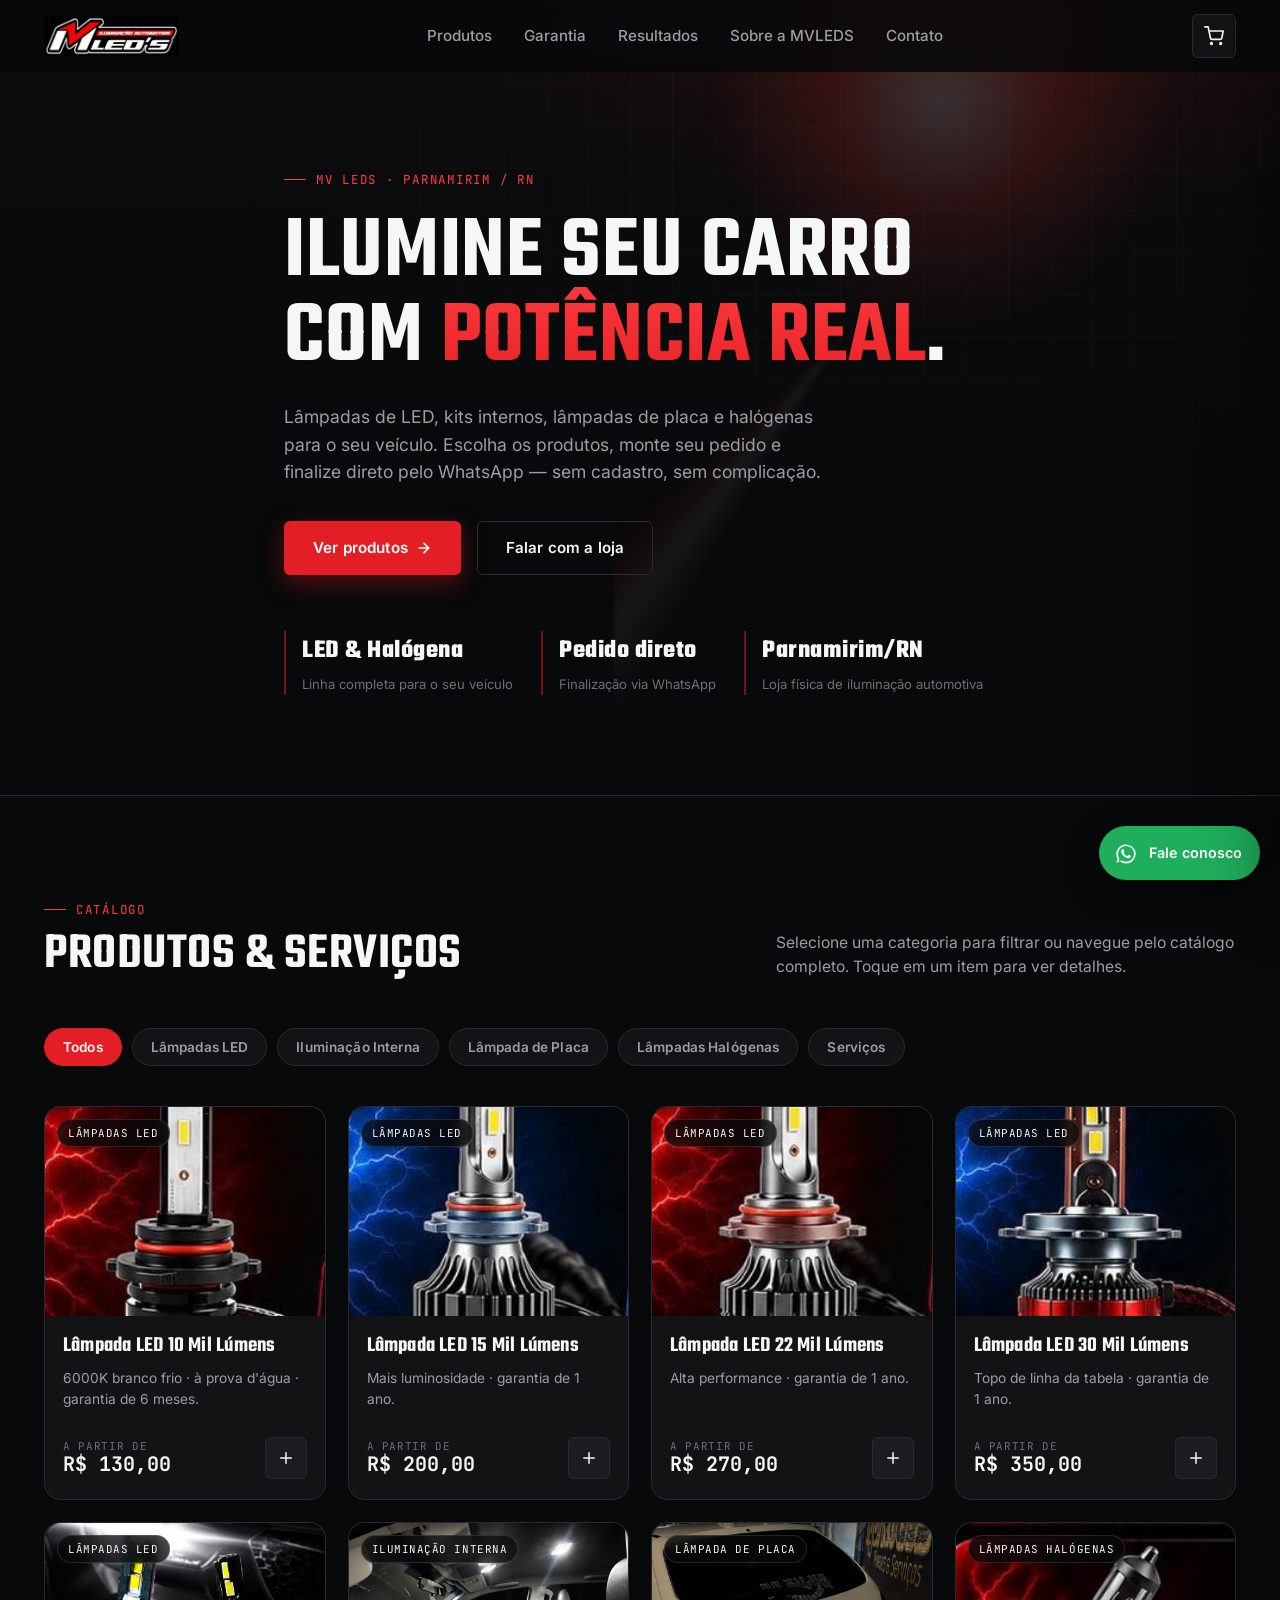
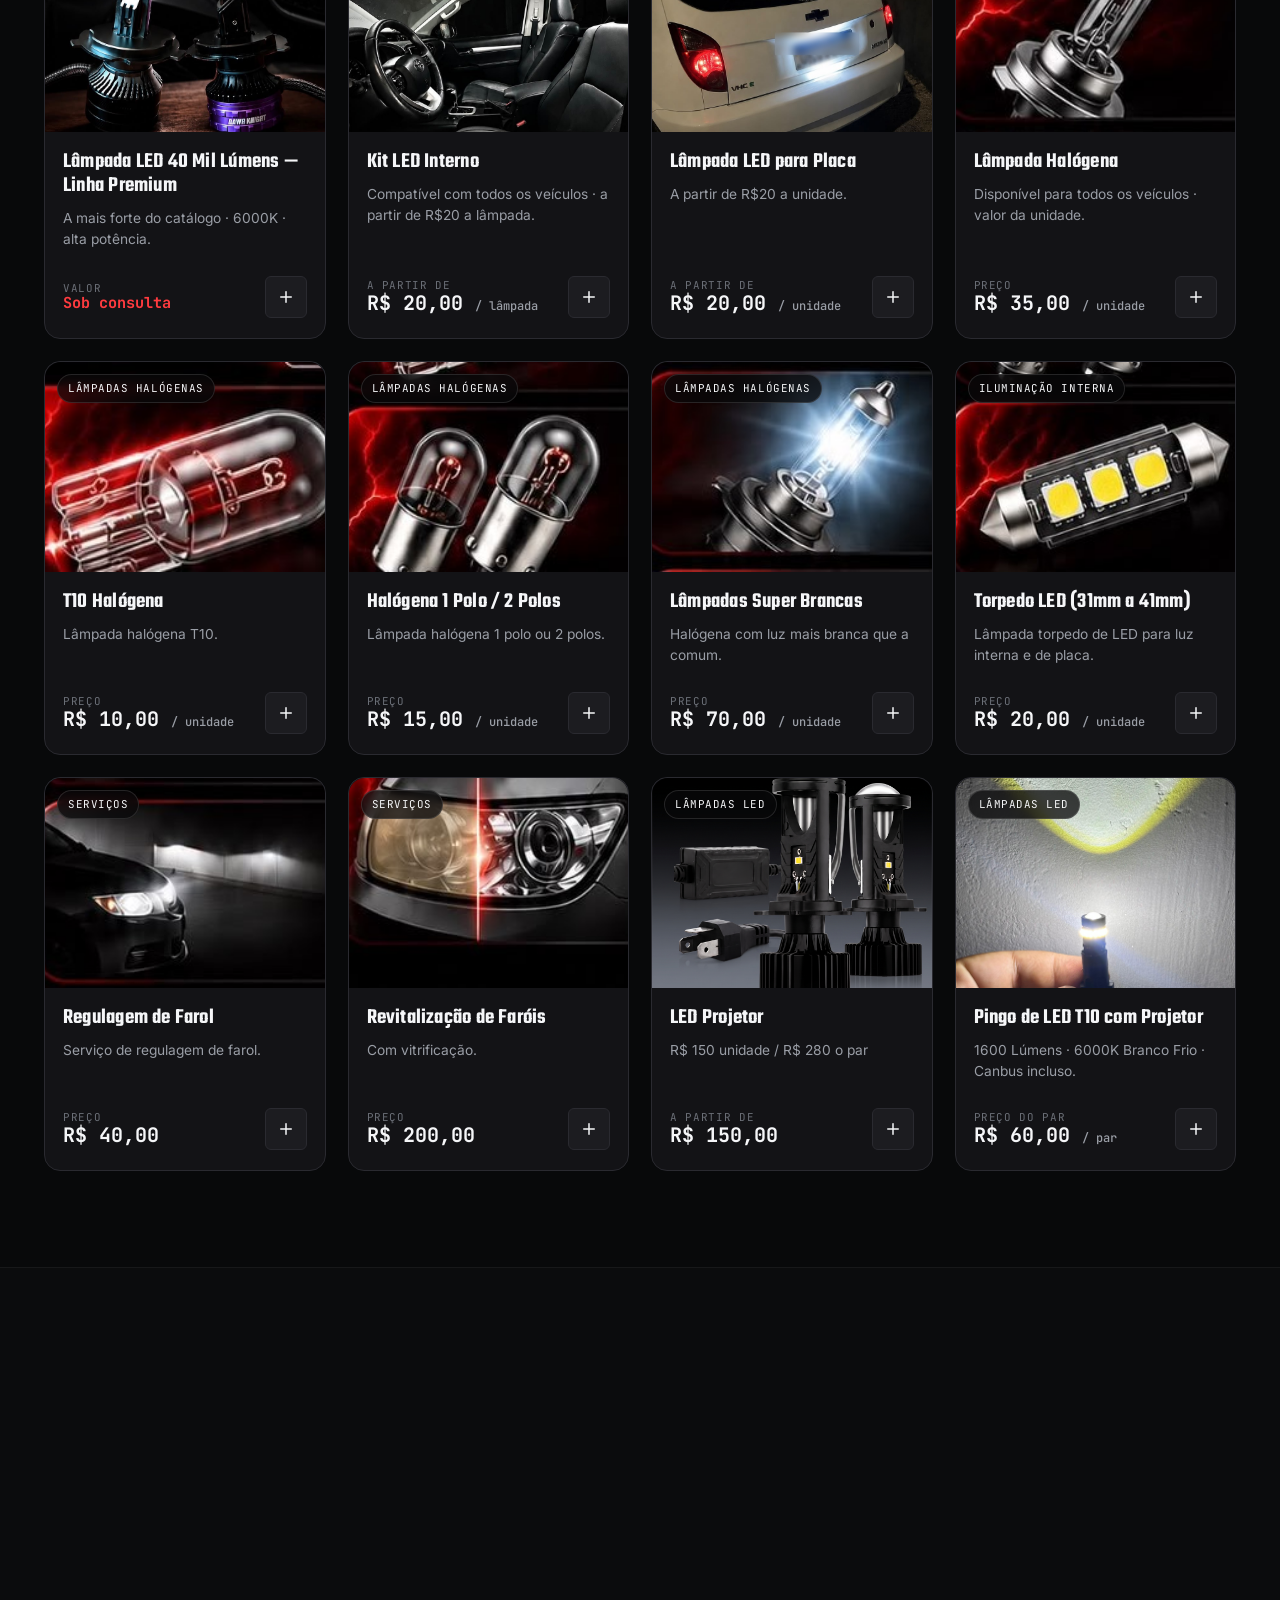
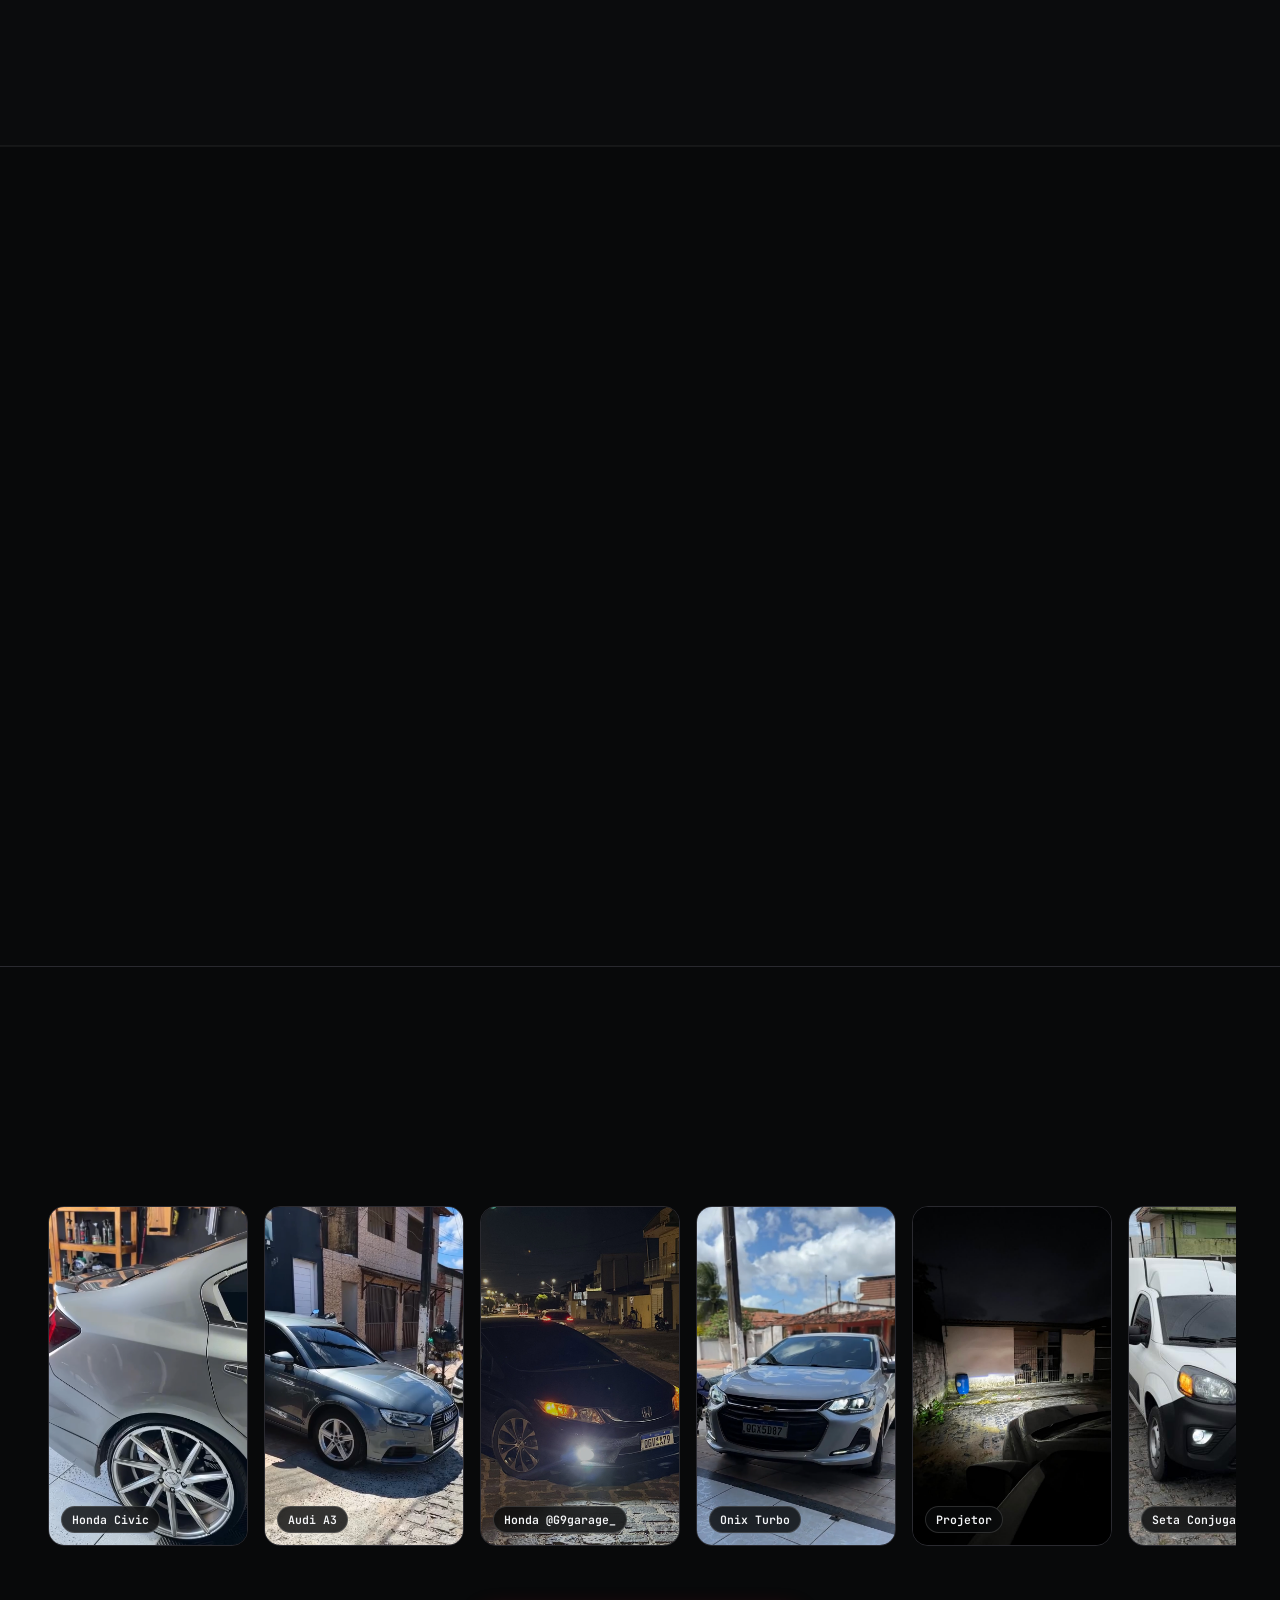
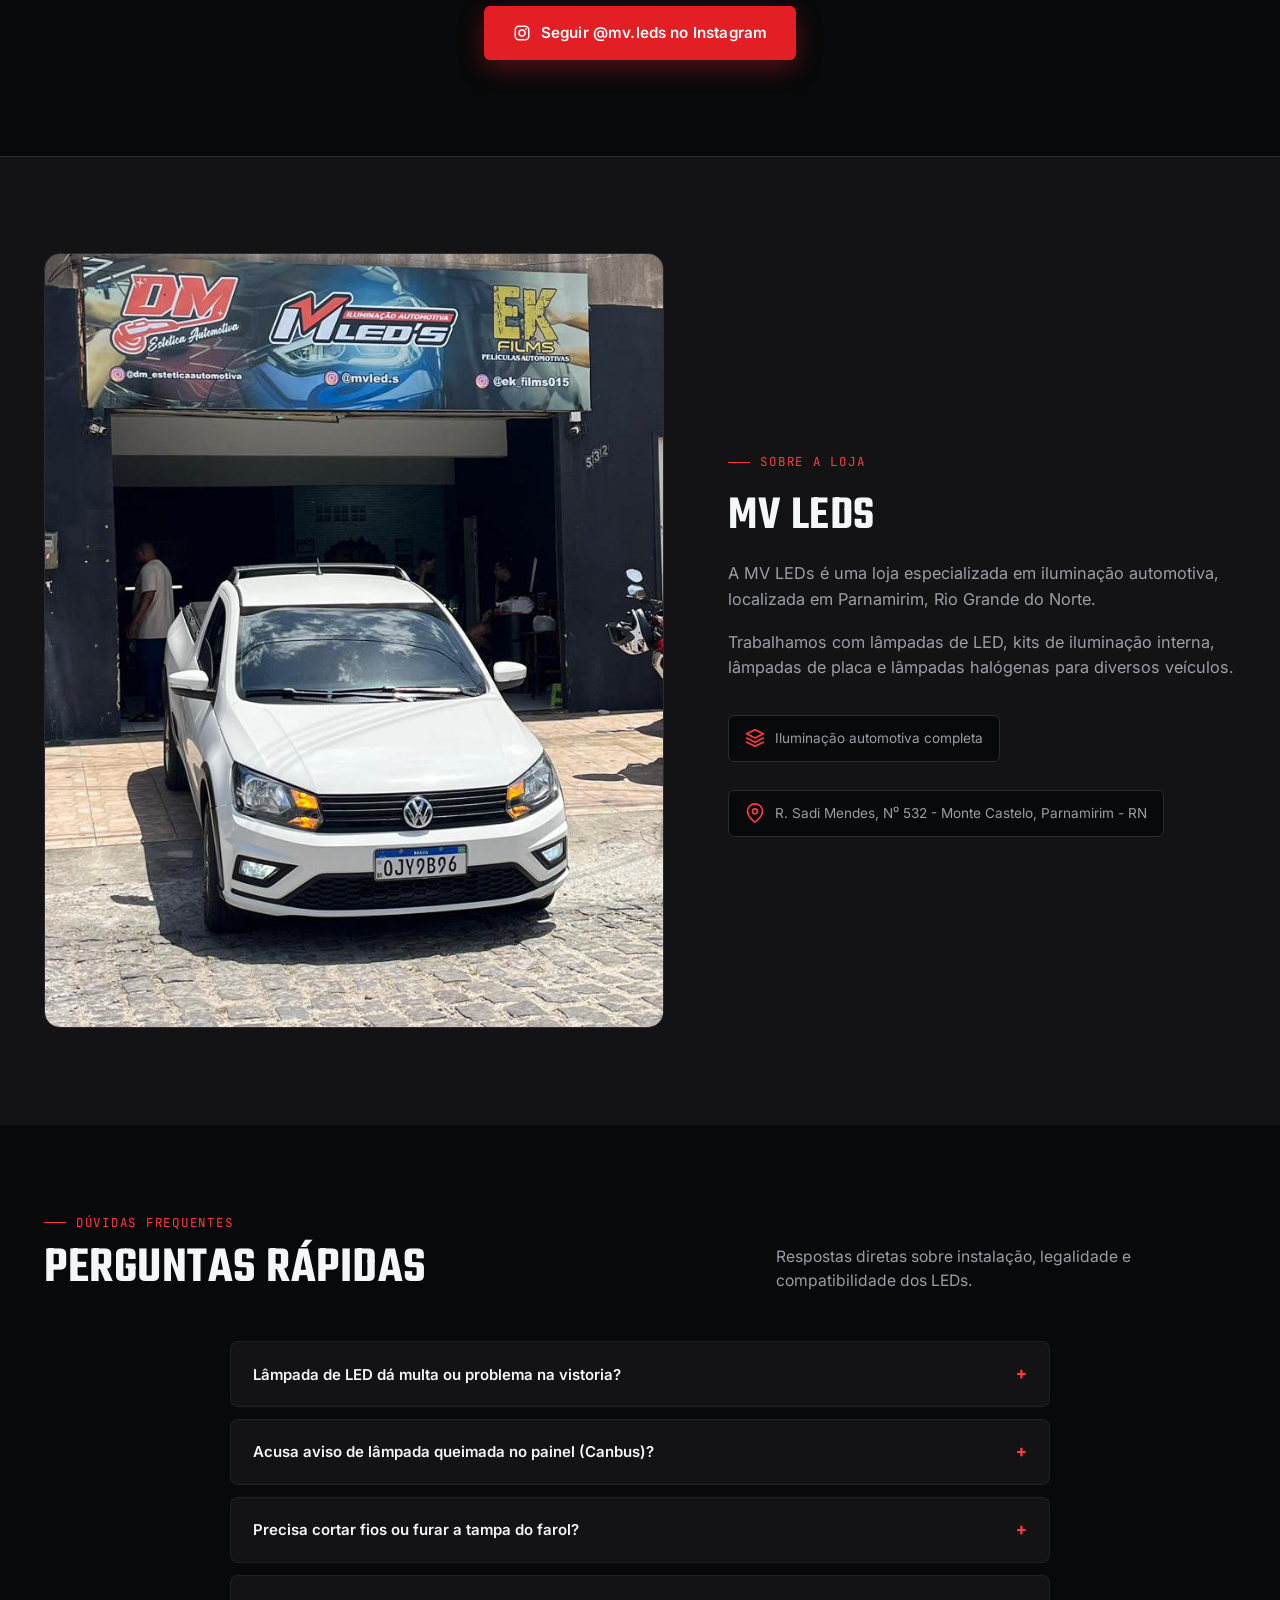
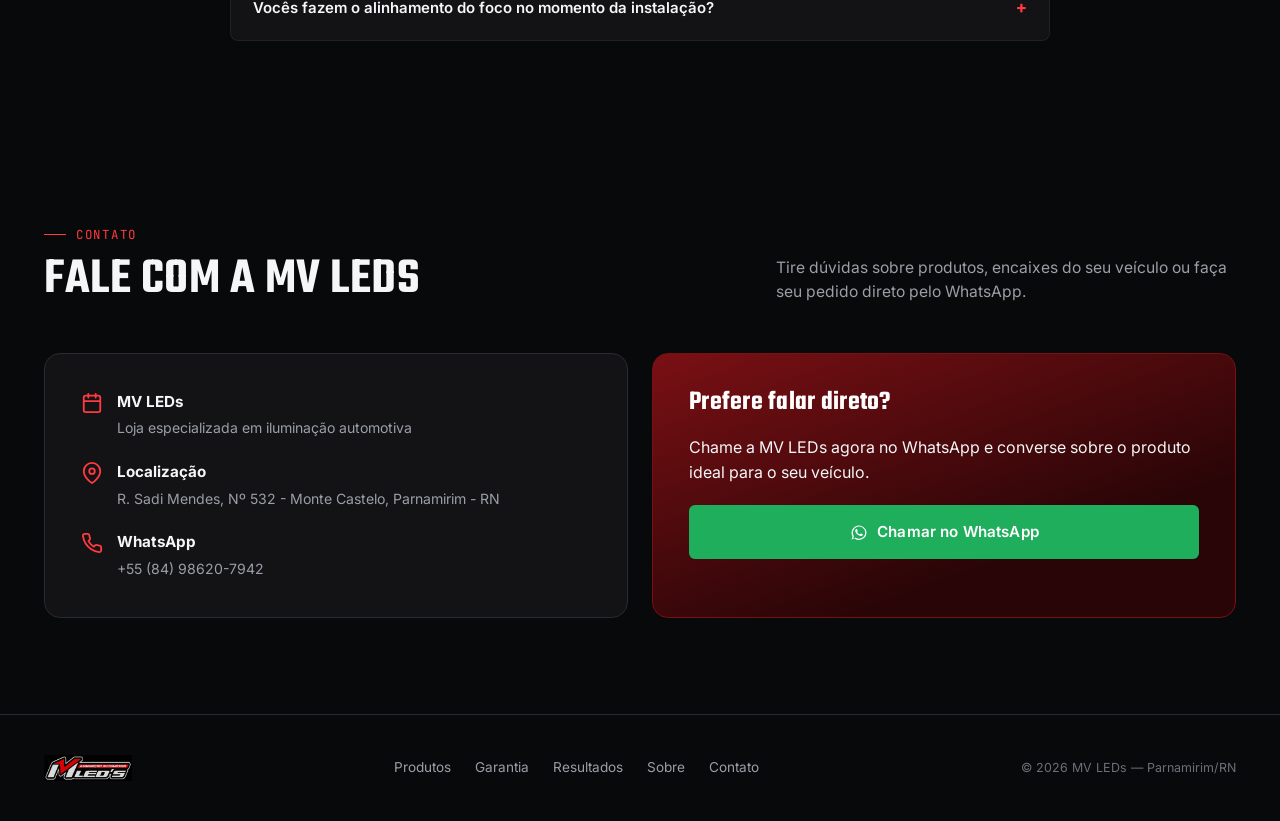
==== index.html @ 4ff82bac "Refina UI/UX e conversão: microinterações, carrinho e seções especiais - Hero com entrada escalonada" ====
<!DOCTYPE html>
<html lang="pt-BR">
<head>
<meta charset="UTF-8" />
<meta name="viewport" content="width=device-width, initial-scale=1.0" />
<title>MV LEDs — Iluminação Automotiva em Parnamirim/RN</title>
<meta name="description" content="MV LEDs: loja de iluminação automotiva em Parnamirim, Rio Grande do Norte. Lâmpadas de LED, kits internos, lâmpadas de placa e halógenas. Monte seu pedido online e finalize pelo WhatsApp." />
<meta name="theme-color" content="#08090a" />

<!-- Open Graph -->
<meta property="og:title" content="MV LEDs — Iluminação Automotiva" />
<meta property="og:description" content="Lâmpadas de LED, kits internos e halógenas em Parnamirim/RN. Monte seu pedido e finalize pelo WhatsApp." />
<meta property="og:type" content="website" />

<link rel="icon" type="image/jpeg" href="assets/images/logo-cropped.jpeg" />

<link rel="preconnect" href="https://fonts.googleapis.com" />
<link rel="preconnect" href="https://fonts.gstatic.com" crossorigin />
<link href="https://fonts.googleapis.com/css2?family=Teko:wght@400;500;600;700&family=Inter:wght@400;500;600;700;800&family=JetBrains+Mono:wght@400;500;700&display=swap" rel="stylesheet" />

<link rel="stylesheet" href="css/styles.css" />
</head>
<body>

<!-- Header -->
<header class="site-header" id="siteHeader">
  <div class="container">
    <a href="#top" class="brand" aria-label="MV LEDs — página inicial">
      <img src="assets/images/logo-cropped.jpeg" alt="Logo MV LEDs — Iluminação Automotiva" />
    </a>

    <nav class="main-nav" id="mainNav">
      <a href="#produtos">Produtos</a>
      <a href="#garantia">Garantia</a>
      <a href="#resultados">Resultados</a>
      <a href="#sobre">Sobre a MVLEDS</a>
      <a href="#contato">Contato</a>
    </nav>

    <div class="header-actions">
      <button class="nav-toggle" id="navToggle" aria-label="Abrir menu" aria-expanded="false">
        <svg viewBox="0 0 24 24" fill="none" stroke="currentColor" stroke-width="2" stroke-linecap="round"><line x1="3" y1="6" x2="21" y2="6"/><line x1="3" y1="12" x2="21" y2="12"/><line x1="3" y1="18" x2="21" y2="18"/></svg>
      </button>
      <button class="cart-btn" id="cartToggle" aria-label="Abrir carrinho" aria-controls="cartDrawer" aria-expanded="false">
        <svg viewBox="0 0 24 24" fill="none" stroke="currentColor" stroke-width="2" stroke-linecap="round" stroke-linejoin="round"><circle cx="9" cy="21" r="1"/><circle cx="20" cy="21" r="1"/><path d="M1 1h4l2.68 13.39a2 2 0 0 0 2 1.61h9.72a2 2 0 0 0 2-1.61L23 6H6"/></svg>
        <span class="cart-count" id="cartCount" data-empty="true">0</span>
      </button>
    </div>
  </div>
</header>

<main id="top">

  <!-- Hero -->
  <section class="hero">
    <div class="hero-beam" aria-hidden="true"></div>
    <div class="hero-glare" aria-hidden="true"></div>
    <div class="container hero-content">
      <span class="eyebrow">MV LEDs · Parnamirim / RN</span>
      <h1>Ilumine seu carro<br/>com <em>potência real</em>.</h1>
      <p class="lead">
        Lâmpadas de LED, kits internos, lâmpadas de placa e halógenas para o
        seu veículo. Escolha os produtos, monte seu pedido e finalize
        direto pelo WhatsApp — sem cadastro, sem complicação.
      </p>
      <div class="hero-ctas">
        <a href="#produtos" class="btn btn-primary">
          Ver produtos
          <svg width="16" height="16" viewBox="0 0 24 24" fill="none" stroke="currentColor" stroke-width="2.5" stroke-linecap="round" stroke-linejoin="round"><line x1="5" y1="12" x2="19" y2="12"/><polyline points="12 5 19 12 12 19"/></svg>
        </a>
        <a href="#contato" class="btn btn-outline">Falar com a loja</a>
      </div>

      <div class="hero-meta">
        <div class="hero-meta-item">
          <strong>LED &amp; Halógena</strong>
          <span>Linha completa para o seu veículo</span>
        </div>
        <div class="hero-meta-item">
          <strong>Pedido direto</strong>
          <span>Finalização via WhatsApp</span>
        </div>
        <div class="hero-meta-item">
          <strong>Parnamirim/RN</strong>
          <span>Loja física de iluminação automotiva</span>
        </div>
      </div>
    </div>
  </section>

  <!-- Produtos & Serviços -->
  <section id="produtos">
    <div class="container">
      <div class="section-head" data-reveal>
        <div>
          <span class="eyebrow">Catálogo</span>
          <h2>Produtos &amp; Serviços</h2>
        </div>
        <p>Selecione uma categoria para filtrar ou navegue pelo catálogo completo. Toque em um item para ver detalhes.</p>
      </div>

      <div class="filters" id="filters" role="group" aria-label="Filtrar por categoria"></div>
      <div class="product-grid" id="productGrid"></div>
    </div>
  </section>

  <!-- Garantia & Confiança -->
  <section class="warranty-section" id="garantia">
    <div class="warranty-container">
      <div class="warranty-badge" data-reveal>
        <svg viewBox="0 0 24 24" fill="none" stroke="currentColor" stroke-width="2" stroke-linecap="round" stroke-linejoin="round">
          <path d="M12 22s8-4 8-10V5l-8-3-8 3v7c0 6 8 10 8 10z"/>
          <path d="m9 12 2 2 4-4"/>
        </svg>
        <span>COMPROMISSO MVLEDS</span>
      </div>

      <h2 class="warranty-title" data-reveal>GARANTIA SEM <span>ENROLAÇÃO</span></h2>
      <p class="warranty-subtitle" data-reveal>Diferente de compras na internet, aqui você não espera semanas por correios nem lida com fabricantes distantes.</p>

      <div class="warranty-grid" data-reveal-stagger>
        <div class="warranty-card" data-reveal data-tilt>
          <span class="warranty-light" aria-hidden="true"></span>
          <span class="card-tag">AGILIDADE</span>
          <h3>Troca Imediata</h3>
          <p>Apresentou qualquer defeito de fabricação coberto pela garantia? Realizamos o teste e a substituição na hora direto na loja.</p>
        </div>

        <div class="warranty-card highlight" data-reveal data-tilt>
          <span class="warranty-light" aria-hidden="true"></span>
          <span class="card-tag">SEGURANÇA</span>
          <h3>Até 1 Ano de Cobertura</h3>
          <p>Produtos selecionados contam com até 12 meses de garantia total contra queima de chips ou falhas no cooler/driver.</p>
        </div>

        <div class="warranty-card" data-reveal data-tilt>
          <span class="warranty-light" aria-hidden="true"></span>
          <span class="card-tag">PRESENCIAL</span>
          <h3>Suporte Local Parnamirim/RN</h3>
          <p>Atendimento físico presencial para conferência, alinhamento de soquetes e teste imediato na bancada.</p>
        </div>
      </div>
    </div>
  </section>

  <!-- Simulador Kelvin -->
  <section class="kelvin-section" id="temperatura">
    <div class="container">
      <div class="section-head" data-reveal>
        <div>
          <span class="eyebrow">Guia Visual</span>
          <h2>Temperatura de Cor</h2>
        </div>
        <p>Veja na prática a tonalidade do feixe e escolha a opção ideal para a sua necessidade na pista.</p>
      </div>

      <div class="kelvin-box" data-reveal>
        <div class="kelvin-display" id="kelvinDisplay" data-k="6000">
          <div class="kelvin-road" aria-hidden="true"></div>
          <div class="kelvin-beams" id="kelvinBeams" aria-hidden="true">
            <div class="kelvin-beam" data-k="3000"></div>
            <div class="kelvin-beam" data-k="4300"></div>
            <div class="kelvin-beam is-active" data-k="6000"></div>
            <div class="kelvin-sweep" id="kelvinSweep"></div>
          </div>
          <svg class="kelvin-cutoff" viewBox="0 0 100 100" preserveAspectRatio="none" aria-hidden="true">
            <polyline points="0,52 48,52 60,32 100,32" />
          </svg>
          <div class="kelvin-hud">
            <span class="hud-label">PROJEÇÃO DO FEIXE</span>
            <span class="hud-value" id="hudValue">6000K · BRANCO PURO</span>
          </div>
          <div class="kelvin-hud kelvin-hud--right" aria-hidden="true">
            <span class="hud-label">LINHA DE CORTE</span>
            <span class="hud-value">ASSIMÉTRICA</span>
          </div>
        </div>

        <div class="kelvin-controls">
          <div class="kelvin-buttons" role="group" aria-label="Selecione a temperatura de cor">
            <span class="kelvin-indicator" aria-hidden="true"></span>
            <button type="button" class="k-btn" data-kelvin="3000" aria-pressed="false">3000K</button>
            <button type="button" class="k-btn" data-kelvin="4300" aria-pressed="false">4300K</button>
            <button type="button" class="k-btn active" data-kelvin="6000" aria-pressed="true">6000K</button>
          </div>

          <div class="kelvin-info" id="kelvinInfo" aria-live="polite">
            <h3 id="infoTitle">6000K — Branco Puro (Super Branca)</h3>
            <p id="infoDesc">É a escolha mais popular e moderna. Oferece visual esportivo de alta definição, realçando placas reflexivas e faixas de trânsito em vias pavimentadas sem esforço visual.</p>
            <ul class="info-specs" id="infoSpecs">
              <li><strong>Aplicação recomendada:</strong> Uso urbano, rodovias e estética moderna.</li>
              <li><strong>Contraste:</strong> Alto realce de placas e sinalização.</li>
            </ul>
          </div>
        </div>
      </div>
    </div>
  </section>

  <!-- Resultados Instagram -->
  <section id="resultados" class="section-stories">
    <div class="container">
      <div class="section-head" data-reveal>
        <div>
          <span class="eyebrow">Galeria de Resultados</span>
          <h2>Serviços Realizados</h2>
        </div>
        <p>Confira o resultado dos carros finalizados.</p>
      </div>

      <div class="stories-carousel-wrapper">
        <div class="stories-track" data-reveal-stagger>
          <a href="https://www.instagram.com/p/Dbq4WU6T8gR/" target="_blank" rel="noopener" class="story-card" data-reveal>
            <img src="assets/images/story-honda.png" alt="Revitalização de Faróis MV LEDs">
            <span class="story-tag">Honda Civic</span>
          </a>

          <a href="https://www.instagram.com/p/Dbbjjt1TWk9/" target="_blank" rel="noopener" class="story-card" data-reveal>
            <img src="assets/images/story-audi.png" alt="Regulagem de Farol MV LEDs">
            <span class="story-tag">Audi A3</span>
          </a>

          <a href="https://www.instagram.com/p/Dcun08pjS5S/?img_index=1" target="_blank" rel="noopener" class="story-card" data-reveal>
            <img src="assets/images/story-g9garage.png" alt="Instalação de LED Forte">
            <span class="story-tag">Honda @G9garage_</span>
          </a>

          <a href="https://www.instagram.com/p/Db3Rga1T9WT/" target="_blank" rel="noopener" class="story-card" data-reveal>
            <img src="assets/images/story-onix.png" alt="MV LEDs Parnamirim">
            <span class="story-tag">Onix Turbo</span>
          </a>

          <a href="https://www.instagram.com/mv.leds/" target="_blank" rel="noopener" class="story-card" data-reveal>
            <img src="assets/images/LED-PROJETOR.jpeg" alt="MV LEDs Parnamirim">
            <span class="story-tag">Projetor</span>
          </a>
          
          <a href="https://www.instagram.com/mv.leds/" target="_blank" rel="noopener" class="story-card" data-reveal>
            <img src="assets/images/seta-conjugada.png" alt="MV LEDs Parnamirim">
            <span class="story-tag">Seta Conjugada</span>
          </a>
        </div>
      </div>

      <div class="stories-footer">
        <a href="https://www.instagram.com/mv.leds/" target="_blank" rel="noopener" class="btn btn-primary btn-insta-follow">
          <svg viewBox="0 0 24 24" width="18" height="18" fill="currentColor"><path d="M7.8 2h8.4C19.4 2 22 4.6 22 7.8v8.4a5.8 5.8 0 0 1-5.8 5.8H7.8C4.6 22 2 19.4 2 16.2V7.8A5.8 5.8 0 0 1 7.8 2m-.2 2A3.6 3.6 0 0 0 4 7.6v8.8C4 18.39 5.61 20 7.6 20h8.8a3.6 3.6 0 0 0 3.6-3.6V7.6C20 5.61 18.39 4 16.4 4H7.6m9.65 1.5a1.25 1.25 0 0 1 1.25 1.25A1.25 1.25 0 0 1 17.25 8 1.25 1.25 0 0 1 16 6.75a1.25 1.25 0 0 1 1.25-1.25M12 7a5 5 0 0 1 5 5 5 5 0 0 1-5 5 5 5 0 0 1-5-5 5 5 0 0 1 5-5m0 2a3 3 0 0 0-3 3 3 3 0 0 0 3 3 3 3 0 0 0 3-3 3 3 0 0 0-3-3Z"/></svg>
          Seguir @mv.leds no Instagram
        </a>
      </div>
    </div>
  </section>

  <!-- Sobre -->
  <section class="about" id="sobre">
    <div class="container about-grid">
      <div class="about-media" data-reveal>
        <img src="assets/images/fachada-loja.jpeg" alt="Lâmpadas de LED MV LEDs em destaque, iluminando o farol de um veículo" />
      </div>
      <div class="about-copy" data-reveal>
        <span class="eyebrow">Sobre a loja</span>
        <h2>MV LEDs</h2>
        <p>
          A MV LEDs é uma loja especializada em iluminação automotiva,
          localizada em Parnamirim, Rio Grande do Norte.
        </p>
        <p>
          Trabalhamos com lâmpadas de LED, kits de iluminação interna,
          lâmpadas de placa e lâmpadas halógenas para diversos veículos.
        </p>

        <div class="about-stats">
          <div class="about-stat">
            <svg viewBox="0 0 24 24" fill="none" stroke="currentColor" stroke-width="2" stroke-linecap="round" stroke-linejoin="round"><path d="M12 2L2 7l10 5 10-5-10-5z"/><path d="M2 17l10 5 10-5"/><path d="M2 12l10 5 10-5"/></svg>
            <span>Iluminação automotiva completa</span>
          </div>
          <div class="about-stat">
            <svg viewBox="0 0 24 24" fill="none" stroke="currentColor" stroke-width="2" stroke-linecap="round" stroke-linejoin="round"><path d="M21 10c0 7-9 13-9 13s-9-6-9-13a9 9 0 0 1 18 0z"/><circle cx="12" cy="10" r="3"/></svg>
            <span>R. Sadi Mendes, N⁰ 532 - Monte Castelo, Parnamirim - RN</span>
          </div>
        </div>
      </div>
    </div>
  </section>

  <!-- FAQ -->
  <section class="faq-section" id="faq">
    <div class="container">
      <div class="section-head" data-reveal>
        <div>
          <span class="eyebrow">Dúvidas Frequentes</span>
          <h2>Perguntas Rápidas</h2>
        </div>
        <p>Respostas diretas sobre instalação, legalidade e compatibilidade dos LEDs.</p>
      </div>

      <div class="faq-list" data-reveal-stagger>
        <details class="faq-item" data-reveal>
          <summary class="faq-question">
            <span>Lâmpada de LED dá multa ou problema na vistoria?</span>
            <span class="faq-toggle" aria-hidden="true">+</span>
          </summary>
          <div class="faq-answer">
            <div class="faq-answer-inner">
              <p>O ponto crítico da fiscalização é o ofuscamento e a linha de corte. Nossos kits possuem regulagem de foco precisa que replica o desenho do feixe original, iluminando a pista sem cegar motoristas no sentido oposto.</p>
            </div>
          </div>
        </details>

        <details class="faq-item" data-reveal>
          <summary class="faq-question">
            <span>Acusa aviso de lâmpada queimada no painel (Canbus)?</span>
            <span class="faq-toggle" aria-hidden="true">+</span>
          </summary>
          <div class="faq-answer">
            <div class="faq-answer-inner">
              <p>A maioria dos nossos modelos já conta com tecnologia Canbus/Canceller integrada. Para veículos de rede mais sensível (como modelos europeus ou mais novos), disponibilizamos canceladores externos dedicados para zerar qualquer aviso.</p>
            </div>
          </div>
        </details>

        <details class="faq-item" data-reveal>
          <summary class="faq-question">
            <span>Precisa cortar fios ou furar a tampa do farol?</span>
            <span class="faq-toggle" aria-hidden="true">+</span>
          </summary>
          <div class="faq-answer">
            <div class="faq-answer-inner">
              <p>Não. A instalação é plug and play com os encaixes originais (H4, H7, H11, etc.), mantendo toda a fiação e chicotes originais intactos e preservando a garantia de fábrica do veículo.</p>
            </div>
          </div>
        </details>

        <details class="faq-item" data-reveal>
          <summary class="faq-question">
            <span>Vocês fazem o alinhamento do foco no momento da instalação?</span>
            <span class="faq-toggle" aria-hidden="true">+</span>
          </summary>
          <div class="faq-answer">
            <div class="faq-answer-inner">
              <p>Sim. Durante a montagem na loja física, realizamos o ajuste milimétrico da posição do LED no soquete para garantir corte horizontal perfeito e alcance ideal na pista.</p>
            </div>
          </div>
        </details>
      </div>
    </div>
  </section>

  <!-- Contato -->
  <section id="contato">
    <div class="container">
      <div class="section-head" data-reveal>
        <div>
          <span class="eyebrow">Contato</span>
          <h2>Fale com a MV LEDs</h2>
        </div>
        <p>Tire dúvidas sobre produtos, encaixes do seu veículo ou faça seu pedido direto pelo WhatsApp.</p>
      </div>

      <div class="contact-grid" data-reveal-stagger>
        <div class="contact-card" data-reveal>
          <div class="contact-row">
            <svg viewBox="0 0 24 24" fill="none" stroke="currentColor" stroke-width="2" stroke-linecap="round" stroke-linejoin="round"><rect x="3" y="4" width="18" height="18" rx="2"/><path d="M16 2v4M8 2v4M3 10h18"/></svg>
            <div>
              <strong>MV LEDs</strong>
              <span>Loja especializada em iluminação automotiva</span>
            </div>
          </div>
          <div class="contact-row">
            <svg viewBox="0 0 24 24" fill="none" stroke="currentColor" stroke-width="2" stroke-linecap="round" stroke-linejoin="round"><path d="M21 10c0 7-9 13-9 13s-9-6-9-13a9 9 0 0 1 18 0z"/><circle cx="12" cy="10" r="3"/></svg>
            <div>
              <strong>Localização</strong>
              <span>R. Sadi Mendes, Nº 532 - Monte Castelo, Parnamirim - RN</span>
            </div>
          </div>
          <div class="contact-row">
            <svg viewBox="0 0 24 24" fill="none" stroke="currentColor" stroke-width="2" stroke-linecap="round" stroke-linejoin="round"><path d="M22 16.92v3a2 2 0 0 1-2.18 2 19.79 19.79 0 0 1-8.63-3.07 19.5 19.5 0 0 1-6-6 19.79 19.79 0 0 1-3.07-8.67A2 2 0 0 1 4.11 2h3a2 2 0 0 1 2 1.72c.127.96.362 1.903.7 2.81a2 2 0 0 1-.45 2.11L8.09 9.91a16 16 0 0 0 6 6l1.27-1.27a2 2 0 0 1 2.11-.45c.907.338 1.85.573 2.81.7A2 2 0 0 1 22 16.92z"/></svg>
            <div>
              <strong>WhatsApp</strong>
              <span id="contactPhoneDisplay">—</span>
            </div>
          </div>
        </div>

        <div class="contact-card highlight" data-reveal>
          <h3>Prefere falar direto?</h3>
          <p>Chame a MV LEDs agora no WhatsApp e converse sobre o produto ideal para o seu veículo.</p>
          <a href="#" id="contactWaBtn" class="btn btn-whatsapp btn-block" target="_blank" rel="noopener">
            <svg width="20" height="20" viewBox="0 0 24 24" fill="currentColor"><path d="M17.6 6.32A8.86 8.86 0 0 0 12 4.1a8.94 8.94 0 0 0-7.75 13.4L3 21l3.6-1.2a8.9 8.9 0 0 0 5.4 1.82h.02A8.94 8.94 0 0 0 21 12.75a8.87 8.87 0 0 0-3.4-6.43zm-5.6 13.7a7.4 7.4 0 0 1-3.78-1.04l-.27-.16-2.8.94.75-2.73-.18-.28a7.42 7.42 0 1 1 13.8-3.9 7.43 7.43 0 0 1-7.52 7.17zm4.07-5.56c-.22-.11-1.32-.65-1.53-.73-.2-.08-.35-.11-.5.11-.15.22-.57.73-.7.88-.13.15-.26.16-.48.05a6.1 6.1 0 0 1-1.8-1.11 6.7 6.7 0 0 1-1.24-1.55c-.13-.22-.01-.34.1-.45.1-.1.22-.26.33-.39.11-.13.15-.22.22-.37.08-.15.04-.28-.02-.39-.06-.11-.5-1.2-.68-1.65-.18-.43-.36-.37-.5-.38h-.43a.83.83 0 0 0-.6.28 2.5 2.5 0 0 0-.79 1.87c0 1.1.8 2.16.91 2.31.11.15 1.57 2.4 3.8 3.36.53.23.94.37 1.27.47.53.17 1.01.15 1.4.09.43-.06 1.32-.54 1.5-1.06.19-.52.19-.96.13-1.06-.06-.1-.2-.15-.42-.26z"/></svg>
            Chamar no WhatsApp
          </a>
        </div>
      </div>
    </div>
  </section>

</main>

<!-- Footer -->
<footer class="site-footer">
  <div class="container footer-grid">
    <img src="assets/images/logo-cropped.jpeg" alt="MV LEDs" />
    <nav class="footer-links">
      <a href="#produtos">Produtos</a>
      <a href="#garantia">Garantia</a>
      <a href="#resultados">Resultados</a>
      <a href="#sobre">Sobre</a>
      <a href="#contato">Contato</a>
    </nav>
    <span class="footer-note">© <span id="year"></span> MV LEDs — Parnamirim/RN</span>
  </div>
</footer>

<!-- Botão Flutuante WhatsApp -->
<a href="#" id="floatWaBtn" class="wa-float" target="_blank" rel="noopener" aria-label="Falar com a MV LEDs no WhatsApp">
  <svg viewBox="0 0 24 24" fill="currentColor"><path d="M17.6 6.32A8.86 8.86 0 0 0 12 4.1a8.94 8.94 0 0 0-7.75 13.4L3 21l3.6-1.2a8.9 8.9 0 0 0 5.4 1.82h.02A8.94 8.94 0 0 0 21 12.75a8.87 8.87 0 0 0-3.4-6.43zm-5.6 13.7a7.4 7.4 0 0 1-3.78-1.04l-.27-.16-2.8.94.75-2.73-.18-.28a7.42 7.42 0 1 1 13.8-3.9 7.43 7.43 0 0 1-7.52 7.17zm4.07-5.56c-.22-.11-1.32-.65-1.53-.73-.2-.08-.35-.11-.5.11-.15.22-.57.73-.7.88-.13.15-.26.16-.48.05a6.1 6.1 0 0 1-1.8-1.11 6.7 6.7 0 0 1-1.24-1.55c-.13-.22-.01-.34.1-.45.1-.1.22-.26.33-.39.11-.13.15-.22.22-.37.08-.15.04-.28-.02-.39-.06-.11-.5-1.2-.68-1.65-.18-.43-.36-.37-.5-.38h-.43a.83.83 0 0 0-.6.28 2.5 2.5 0 0 0-.79 1.87c0 1.1.8 2.16.91 2.31.11.15 1.57 2.4 3.8 3.36.53.23.94.37 1.27.47.53.17 1.01.15 1.4.09.43-.06 1.32-.54 1.5-1.06.19-.52.19-.96.13-1.06-.06-.1-.2-.15-.42-.26z"/></svg>
  <span>Fale conosco</span>
</a>

<!-- Drawer Carrinho -->
<div class="overlay" id="overlay" aria-hidden="true"></div>

<aside class="drawer" id="cartDrawer" role="dialog" aria-modal="true" aria-labelledby="cartTitle" inert>
  <div class="drawer-header">
    <h3 id="cartTitle">Seu carrinho</h3>
    <button class="icon-btn" id="cartCloseBtn" aria-label="Fechar carrinho">
      <svg viewBox="0 0 24 24" fill="none" stroke="currentColor" stroke-width="2" stroke-linecap="round"><line x1="18" y1="6" x2="6" y2="18"/><line x1="6" y1="6" x2="18" y2="18"/></svg>
    </button>
  </div>

  <div class="cart-goal" id="cartGoal">
    <div class="cart-goal-head">
      <svg viewBox="0 0 24 24" fill="none" stroke="currentColor" stroke-width="2" stroke-linecap="round" stroke-linejoin="round" aria-hidden="true"><polyline points="20 12 20 22 4 22 4 12"/><rect x="2" y="7" width="20" height="5"/><line x1="12" y1="22" x2="12" y2="7"/><path d="M12 7H7.5a2.5 2.5 0 0 1 0-5C11 2 12 7 12 7z"/><path d="M12 7h4.5a2.5 2.5 0 0 0 0-5C13 2 12 7 12 7z"/></svg>
      <p class="cart-goal-text" id="cartGoalText"></p>
    </div>
    <div class="cart-goal-track" id="cartGoalTrack" role="progressbar" aria-label="Progresso até o benefício" aria-valuemin="0" aria-valuemax="100" aria-valuenow="0">
      <span class="cart-goal-fill" id="cartGoalFill"></span>
    </div>
  </div>

  <div class="drawer-body" id="cartBody">
    <!-- Itens populados via JS -->
  </div>

  <!-- Upsell / Combos Rápidos -->
  <div class="cart-upsell" id="cartUpsell">
    <div class="upsell-header">
      <span class="upsell-tag">COMPLETE SEU COMBO</span>
      <span class="upsell-subtitle">Adicione com 1 clique:</span>
    </div>
    <div class="upsell-items" id="upsellList">
      <!-- Populado via JS -->
    </div>
  </div>

  <div class="drawer-footer" id="cartFooter">
    <!-- Subtotal populado via JS -->
  </div>
</aside>

<!-- Modal Produto -->
<div class="modal" id="productModal" inert>
  <div class="modal-panel" id="modalPanel" role="dialog" aria-modal="true" aria-labelledby="modalTitle">
    <button class="icon-btn modal-close" id="modalCloseBtn" aria-label="Fechar detalhes do produto">
      <svg viewBox="0 0 24 24" fill="none" stroke="currentColor" stroke-width="2" stroke-linecap="round"><line x1="18" y1="6" x2="6" y2="18"/><line x1="6" y1="6" x2="18" y2="18"/></svg>
    </button>
    <div class="modal-media">
      <img id="modalImg" src="" alt="" />
    </div>
    <div class="modal-info" id="modalInfo">
      <!-- Populado via JS -->
    </div>
  </div>
</div>

<!-- Toast Confirmação -->
<div class="toast" id="toast" role="status" aria-live="polite">
  <span class="toast-icon" aria-hidden="true">
    <svg viewBox="0 0 24 24" fill="none" stroke="currentColor" stroke-width="2.5" stroke-linecap="round" stroke-linejoin="round"><polyline points="20 6 9 17 4 12"/></svg>
  </span>
  <span id="toastText">Produto adicionado ao carrinho</span>
  <button type="button" class="toast-action" id="toastAction">Ver carrinho</button>
</div>

<script src="js/config.js"></script>
<script src="js/products.js"></script>
<script src="js/main.js"></script>
<script defer src="/_vercel/insights/script.js"></script>
</body>
</html>
---- css/styles.css ----
/* Tokens e variáveis */
:root {
  --void: #08090a;
  --void-soft: #0b0c0d;
  --panel: #131316;
  --panel-raised: #1c1c20;
  --panel-line: #2a2a30;
  --red: #e31e24;
  --red-bright: #ff3b3f;
  --red-deep: #7a1014;
  --ice: #f5f6f8;
  --steel: #9a9ea6;
  --steel-dim: #6b6f77;
  --success: #33c17a;
  --whatsapp: #1fae5c;
  --whatsapp-bright: #24c96a;

  --red-a10: rgba(227, 30, 36, 0.1);
  --red-a30: rgba(227, 30, 36, 0.3);
  --red-a50: rgba(227, 30, 36, 0.5);
  --success-a12: rgba(51, 193, 122, 0.12);
  --success-a40: rgba(51, 193, 122, 0.4);

  --font-display: "Teko", "Arial Narrow", sans-serif;
  --font-body: "Inter", -apple-system, BlinkMacSystemFont, "Segoe UI", sans-serif;
  --font-mono: "JetBrains Mono", ui-monospace, monospace;

  --radius-sm: 6px;
  --radius-md: 10px;
  --radius-lg: 16px;

  --header-h: 72px;
  --container: 1240px;

  --shadow-card: 0 10px 30px rgba(0, 0, 0, 0.45);
  --shadow-pop: 0 20px 60px rgba(0, 0, 0, 0.6);

  --ease-out: cubic-bezier(0.22, 1, 0.36, 1);
  --ease-in-out: cubic-bezier(0.65, 0, 0.35, 1);
  --ease-drawer: cubic-bezier(0.32, 0.72, 0, 1);
  --ease-spring: cubic-bezier(0.34, 1.56, 0.64, 1);
}

* {
  box-sizing: border-box;
}

html {
  scroll-behavior: smooth;
  scroll-padding-top: calc(var(--header-h) + 12px);
}

body {
  margin: 0;
  background: var(--void);
  color: var(--ice);
  font-family: var(--font-body);
  font-size: 16px;
  line-height: 1.55;
  -webkit-font-smoothing: antialiased;
}

body.is-locked {
  overflow: hidden;
}

img {
  max-width: 100%;
  display: block;
}

a {
  color: inherit;
  text-decoration: none;
}

button {
  font-family: inherit;
  cursor: pointer;
}

ul {
  margin: 0;
  padding: 0;
  list-style: none;
}

h1,
h2,
h3,
h4 {
  margin: 0;
  font-family: var(--font-display);
  font-weight: 600;
  letter-spacing: 0.01em;
  text-transform: uppercase;
  line-height: 0.95;
}

p {
  margin: 0;
}

.container {
  width: 100%;
  max-width: var(--container);
  margin: 0 auto;
  padding: 0 24px;
}

:focus-visible {
  outline: 2px solid var(--red-bright);
  outline-offset: 3px;
}

/* Animações compartilhadas */
@keyframes fade-up {
  from {
    opacity: 0;
    translate: 0 26px;
  }
  to {
    opacity: 1;
    translate: 0 0;
  }
}

@keyframes spin {
  to {
    rotate: 360deg;
  }
}

@keyframes pulse-dot {
  0%,
  100% {
    opacity: 1;
    transform: scale(1);
  }
  50% {
    opacity: 0.45;
    transform: scale(0.7);
  }
}

@keyframes flash-out {
  from {
    opacity: 1;
  }
  to {
    opacity: 0;
  }
}

/* Revelação no scroll (ativada via JS) */
.js [data-reveal] {
  opacity: 0;
}

.js [data-reveal].is-visible {
  animation: fade-up 0.8s var(--ease-out) var(--reveal-delay, 0ms) both;
}

.spinner {
  width: 16px;
  height: 16px;
  border-radius: 50%;
  border: 2px solid rgba(255, 255, 255, 0.25);
  border-top-color: #fff;
  animation: spin 0.7s linear infinite;
}

/* Botões */
.btn {
  display: inline-flex;
  align-items: center;
  justify-content: center;
  gap: 8px;
  padding: 14px 28px;
  border-radius: var(--radius-sm);
  border: 1px solid transparent;
  font-family: var(--font-body);
  font-weight: 600;
  font-size: 0.95rem;
  letter-spacing: 0.01em;
  transition: transform 0.2s var(--ease-out), box-shadow 0.2s ease,
    background-color 0.2s ease, border-color 0.2s ease, color 0.2s ease;
  white-space: nowrap;
}

.btn:active {
  transform: scale(0.97);
}

.btn svg {
  transition: transform 0.3s var(--ease-out);
}

.btn-primary {
  background: var(--red);
  color: #fff;
  box-shadow: 0 8px 24px rgba(227, 30, 36, 0.35);
}

.btn-primary:hover {
  background: var(--red-bright);
  box-shadow: 0 10px 30px var(--red-a50);
}

.btn-primary:hover svg {
  transform: translateX(3px);
}

.btn-outline {
  background: transparent;
  border-color: var(--panel-line);
  color: var(--ice);
}

.btn-outline:hover {
  border-color: var(--red);
  color: var(--red-bright);
}

.btn-whatsapp {
  position: relative;
  overflow: hidden;
  isolation: isolate;
  background: var(--whatsapp);
  color: #fff;
}

.btn-whatsapp::after {
  content: "";
  position: absolute;
  inset: 0;
  z-index: -1;
  background: linear-gradient(
    110deg,
    transparent 35%,
    rgba(255, 255, 255, 0.28) 50%,
    transparent 65%
  );
  transform: translateX(-100%);
  transition: transform 0.7s var(--ease-out);
}

.btn-whatsapp:hover {
  background: var(--whatsapp-bright);
}

.btn-whatsapp:hover::after {
  transform: translateX(100%);
}

.btn-whatsapp svg {
  width: 20px;
  height: 20px;
  flex-shrink: 0;
}

.btn-block {
  width: 100%;
}

.btn-sm {
  padding: 9px 16px;
  font-size: 0.85rem;
}

.btn[disabled] {
  opacity: 0.5;
  cursor: not-allowed;
  transform: none !important;
}

/* Header */
.site-header {
  position: fixed;
  top: 0;
  left: 0;
  right: 0;
  z-index: 100;
  height: var(--header-h);
  display: flex;
  align-items: center;
  background: rgba(8, 9, 10, 0.85);
  backdrop-filter: blur(10px);
  border-bottom: 1px solid transparent;
  transition: border-color 0.25s ease, background-color 0.25s ease;
}

.site-header.is-scrolled {
  border-bottom-color: var(--panel-line);
  background: rgba(8, 9, 10, 0.97);
}

.site-header .container {
  display: flex;
  align-items: center;
  justify-content: space-between;
  gap: 24px;
}

.brand {
  display: flex;
  align-items: center;
  height: 40px;
}

.brand img {
  height: 100%;
  width: auto;
}

.main-nav {
  display: flex;
  align-items: center;
  gap: 32px;
}

.main-nav a {
  font-size: 0.95rem;
  font-weight: 500;
  color: var(--steel);
  transition: color 0.2s ease;
  position: relative;
}

.main-nav a::after {
  content: "";
  position: absolute;
  left: 0;
  right: 0;
  bottom: -6px;
  height: 2px;
  background: var(--red);
  transform: scaleX(0);
  transform-origin: right;
  transition: transform 0.35s var(--ease-out);
}

.main-nav a:hover {
  color: var(--ice);
}

.main-nav a:hover::after {
  transform: scaleX(1);
  transform-origin: left;
}

.header-actions {
  display: flex;
  align-items: center;
  gap: 14px;
}

.cart-btn {
  position: relative;
  display: flex;
  align-items: center;
  justify-content: center;
  width: 44px;
  height: 44px;
  border-radius: var(--radius-sm);
  border: 1px solid var(--panel-line);
  background: var(--panel);
  color: var(--ice);
  transition: border-color 0.2s ease, transform 0.2s var(--ease-out);
}

.cart-btn:hover {
  border-color: var(--red);
}

.cart-btn:active {
  transform: scale(0.94);
}

.cart-btn svg {
  width: 20px;
  height: 20px;
}

.cart-count {
  position: absolute;
  top: -7px;
  right: -7px;
  min-width: 20px;
  height: 20px;
  padding: 0 4px;
  border-radius: 10px;
  background: var(--red);
  color: #fff;
  font-family: var(--font-mono);
  font-size: 0.7rem;
  font-weight: 700;
  display: flex;
  align-items: center;
  justify-content: center;
  border: 2px solid var(--void);
}

.cart-count[data-empty="true"] {
  display: none;
}

.nav-toggle {
  display: none;
  width: 44px;
  height: 44px;
  border-radius: var(--radius-sm);
  border: 1px solid var(--panel-line);
  background: var(--panel);
  align-items: center;
  justify-content: center;
  color: var(--ice);
}

.nav-toggle svg {
  width: 20px;
  height: 20px;
}

/* Hero */
.hero {
  position: relative;
  padding: calc(var(--header-h) + 90px) 0 100px;
  overflow: hidden;
  background: radial-gradient(
      1100px 520px at 78% -10%,
      rgba(227, 30, 36, 0.16),
      transparent 60%
    ),
    linear-gradient(180deg, var(--void-soft) 0%, var(--void) 60%);
  border-bottom: 1px solid var(--panel-line);
}

.hero::before {
  content: "";
  position: absolute;
  inset: 0;
  pointer-events: none;
  background-image: linear-gradient(
      rgba(255, 255, 255, 0.025) 1px,
      transparent 1px
    ),
    linear-gradient(90deg, rgba(255, 255, 255, 0.025) 1px, transparent 1px);
  background-size: 42px 42px;
  mask-image: radial-gradient(
    ellipse 70% 60% at 70% 20%,
    black 30%,
    transparent 75%
  );
}

.hero-beam {
  position: absolute;
  top: -10%;
  right: -8%;
  width: 60%;
  height: 130%;
  background: conic-gradient(
    from 210deg at 30% 40%,
    transparent 0deg,
    rgba(255, 255, 255, 0.06) 8deg,
    rgba(255, 59, 63, 0.05) 13deg,
    transparent 20deg
  );
  filter: blur(2px);
  animation: sweep 9s var(--ease-in-out) infinite;
  pointer-events: none;
  will-change: transform, opacity;
}

@keyframes sweep {
  0%,
  100% {
    opacity: 0.35;
    transform: translateX(0) rotate(0deg);
  }
  50% {
    opacity: 0.8;
    transform: translateX(-4%) rotate(2.5deg);
  }
}

/* Reflexo pulsante de farol no canto do hero */
.hero-glare {
  position: absolute;
  top: -160px;
  right: 6%;
  width: 520px;
  height: 520px;
  border-radius: 50%;
  background: radial-gradient(
    circle,
    rgba(255, 255, 255, 0.14) 0%,
    rgba(255, 59, 63, 0.12) 30%,
    transparent 65%
  );
  pointer-events: none;
  animation: glare-pulse 6s var(--ease-in-out) infinite;
  will-change: transform, opacity;
}

@keyframes glare-pulse {
  0%,
  100% {
    opacity: 0.45;
    transform: scale(0.94);
  }
  50% {
    opacity: 1;
    transform: scale(1.05);
  }
}

.hero-content {
  position: relative;
  max-width: 760px;
}

/* Entrada escalonada do hero */
.hero-content > * {
  animation: fade-up 0.9s var(--ease-out) both;
  animation-delay: calc(var(--n, 0) * 110ms + 120ms);
}

.hero-content > :nth-child(2) { --n: 1; }
.hero-content > :nth-child(3) { --n: 2; }
.hero-content > :nth-child(4) { --n: 3; }
.hero-content > :nth-child(5) { --n: 4; }

.eyebrow {
  display: inline-flex;
  align-items: center;
  gap: 10px;
  font-family: var(--font-mono);
  font-size: 0.78rem;
  letter-spacing: 0.14em;
  text-transform: uppercase;
  color: var(--red-bright);
  margin-bottom: 22px;
}

.eyebrow::before {
  content: "";
  width: 22px;
  height: 1px;
  background: var(--red-bright);
}

.hero h1 {
  font-size: clamp(3rem, 8vw, 5.6rem);
  color: var(--ice);
  margin-bottom: 22px;
}

.hero h1 em {
  font-style: normal;
  color: var(--red);
  background: linear-gradient(180deg, var(--red-bright), var(--red));
  -webkit-background-clip: text;
  background-clip: text;
  -webkit-text-fill-color: transparent;
}

.hero p.lead {
  font-size: 1.1rem;
  color: var(--steel);
  max-width: 540px;
  margin-bottom: 36px;
}

.hero-ctas {
  display: flex;
  align-items: center;
  gap: 16px;
  flex-wrap: wrap;
}

.hero-meta {
  display: flex;
  gap: 28px;
  margin-top: 56px;
  flex-wrap: wrap;
}

.hero-meta-item {
  display: flex;
  flex-direction: column;
  gap: 4px;
  padding-left: 16px;
  border-left: 2px solid var(--red-deep);
}

.hero-meta-item strong {
  font-family: var(--font-display);
  font-size: 1.6rem;
  letter-spacing: 0.02em;
  color: var(--ice);
}

.hero-meta-item span {
  font-size: 0.82rem;
  color: var(--steel-dim);
}

/* Estrutura geral de seções */
section {
  padding: 96px 0;
}

.section-head {
  display: flex;
  align-items: flex-end;
  justify-content: space-between;
  gap: 24px;
  margin-bottom: 48px;
  flex-wrap: wrap;
}

.section-head .eyebrow {
  margin-bottom: 12px;
}

.section-head h2 {
  font-size: clamp(2.2rem, 4vw, 3.2rem);
  color: var(--ice);
}

.section-head p {
  color: var(--steel);
  max-width: 460px;
  font-size: 0.98rem;
}

/* Filtros de categoria */
.filters {
  display: flex;
  flex-wrap: wrap;
  gap: 10px;
  margin-bottom: 40px;
}

.filter-chip {
  padding: 10px 18px;
  border-radius: 999px;
  border: 1px solid var(--panel-line);
  background: var(--panel);
  color: var(--steel);
  font-size: 0.85rem;
  font-weight: 600;
  letter-spacing: 0.01em;
  transition: background-color 0.2s ease, border-color 0.2s ease, color 0.2s ease,
    transform 0.2s var(--ease-out);
}

.filter-chip:hover {
  border-color: var(--red);
  color: var(--ice);
}

.filter-chip:active {
  transform: scale(0.96);
}

.filter-chip[aria-pressed="true"] {
  background: var(--red);
  border-color: var(--red);
  color: #fff;
}

/* Grid e cards de produto */
.product-grid {
  display: grid;
  grid-template-columns: repeat(auto-fill, minmax(270px, 1fr));
  gap: 22px;
}

.product-card {
  position: relative;
  isolation: isolate;
  background: var(--panel);
  border: 1px solid var(--panel-line);
  border-radius: var(--radius-lg);
  display: flex;
  flex-direction: column;
  min-width: 0;
  text-align: left;
  transition: transform 0.35s var(--ease-out);
}

/* Sombra avermelhada (só opacidade anima) */
.product-card::before {
  content: "";
  position: absolute;
  inset: 0;
  z-index: -1;
  border-radius: inherit;
  box-shadow: 0 18px 44px -14px rgba(227, 30, 36, 0.45), var(--shadow-card);
  opacity: 0;
  transition: opacity 0.35s ease;
  pointer-events: none;
}

/* Borda reflexiva em gradiente */
.product-card::after {
  content: "";
  position: absolute;
  inset: -1px;
  border-radius: inherit;
  padding: 1px;
  background: linear-gradient(
    140deg,
    var(--red-bright) 0%,
    rgba(255, 59, 63, 0.15) 35%,
    transparent 55%,
    rgba(255, 255, 255, 0.35) 100%
  );
  -webkit-mask: linear-gradient(#000 0 0) content-box, linear-gradient(#000 0 0);
  -webkit-mask-composite: xor;
  mask: linear-gradient(#000 0 0) content-box exclude, linear-gradient(#000 0 0);
  opacity: 0;
  transition: opacity 0.35s ease;
  pointer-events: none;
  z-index: 3;
}

.product-card:hover,
.product-card:focus-within {
  transform: translateY(-4px);
}

.product-card:hover::before,
.product-card:hover::after,
.product-card:focus-within::after {
  opacity: 1;
}

.product-card:has(.card-open:focus-visible) {
  outline: 2px solid var(--red-bright);
  outline-offset: 3px;
}

.product-media {
  position: relative;
  display: block;
  aspect-ratio: 4 / 3;
  overflow: hidden;
  background: #000;
  border-radius: var(--radius-lg) var(--radius-lg) 0 0;
}

.product-media img {
  width: 100%;
  height: 100%;
  object-fit: cover;
  transition: transform 0.7s var(--ease-out);
}

.product-card:hover .product-media img {
  transform: scale(1.06);
}

/* Faixa de reflexo que cruza a imagem */
.product-media::after {
  content: "";
  position: absolute;
  inset: 0;
  background: linear-gradient(
    115deg,
    transparent 40%,
    rgba(255, 255, 255, 0.12) 50%,
    transparent 60%
  );
  transform: translateX(-120%);
  transition: transform 0.8s var(--ease-out);
  pointer-events: none;
}

.product-card:hover .product-media::after {
  transform: translateX(120%);
}

/* Glare de farol que segue o cursor */
.card-glow {
  position: absolute;
  top: 0;
  left: 0;
  width: 240px;
  height: 240px;
  border-radius: 50%;
  background: radial-gradient(
    circle,
    rgba(255, 255, 255, 0.32) 0%,
    rgba(255, 59, 63, 0.16) 32%,
    transparent 65%
  );
  transform: translate3d(calc(var(--gx, 50%) - 50%), calc(var(--gy, 40%) - 50%), 0);
  opacity: 0;
  transition: opacity 0.35s ease;
  pointer-events: none;
  z-index: 1;
}

.product-card:hover .card-glow {
  opacity: 1;
}

.product-tag {
  position: absolute;
  top: 12px;
  left: 12px;
  z-index: 2;
  padding: 5px 10px;
  border-radius: 999px;
  background: rgba(8, 9, 10, 0.75);
  backdrop-filter: blur(6px);
  border: 1px solid rgba(255, 255, 255, 0.12);
  font-family: var(--font-mono);
  font-size: 0.68rem;
  letter-spacing: 0.05em;
  text-transform: uppercase;
  color: var(--ice);
}

.product-body {
  padding: 18px 18px 20px;
  display: flex;
  flex-direction: column;
  gap: 10px;
  flex: 1;
}

.product-body--footer {
  flex: 0;
  padding-top: 0;
}

.product-name {
  font-family: var(--font-display);
  font-size: 1.35rem;
  letter-spacing: 0.01em;
  text-transform: none;
  color: var(--ice);
  line-height: 1.1;
}

/* Botão "esticado": o card inteiro abre o modal */
.card-open {
  all: unset;
  cursor: pointer;
}

.card-open::before {
  content: "";
  position: absolute;
  inset: 0;
  z-index: 2;
  border-radius: var(--radius-lg);
}

.card-open:focus-visible {
  outline: none;
}

.product-desc {
  font-size: 0.86rem;
  color: var(--steel);
  flex: 1;
}

.product-footer {
  display: flex;
  align-items: center;
  justify-content: space-between;
  gap: 10px;
  margin-top: 6px;
}

.price {
  font-family: var(--font-mono);
  display: flex;
  flex-direction: column;
  line-height: 1.1;
}

.price-label {
  font-size: 0.68rem;
  color: var(--steel-dim);
  text-transform: uppercase;
  letter-spacing: 0.06em;
}

.price-value {
  font-size: 1.25rem;
  font-weight: 700;
  color: var(--ice);
}

.price-value span {
  font-size: 0.75rem;
  color: var(--steel);
  font-weight: 500;
}

.price-value.on-request {
  font-size: 0.95rem;
  color: var(--red-bright);
}

/* Botão de adicionar com estados: + / carregando / check */
.add-btn {
  position: relative;
  z-index: 4;
  isolation: isolate;
  overflow: hidden;
  display: flex;
  align-items: center;
  justify-content: center;
  width: 42px;
  height: 42px;
  border-radius: var(--radius-sm);
  background: var(--panel-raised);
  border: 1px solid var(--panel-line);
  color: var(--ice);
  transition: border-color 0.2s ease, transform 0.2s var(--ease-out);
  flex-shrink: 0;
}

.add-btn::before,
.add-btn::after {
  content: "";
  position: absolute;
  z-index: -1;
  pointer-events: none;
}

.add-btn::before {
  inset: 0;
  background: var(--red);
  opacity: 0;
  transition: opacity 0.2s ease;
}

.add-btn::after {
  inset: -40%;
  border-radius: 50%;
  background: var(--success);
  transform: scale(0);
  transition: transform 0.45s var(--ease-out);
}

.add-btn:hover {
  border-color: var(--red);
}

.add-btn:hover::before {
  opacity: 1;
}

.add-btn:active {
  transform: scale(0.9);
}

.add-btn > svg,
.add-btn > .spinner {
  position: absolute;
  inset: 0;
  margin: auto;
  transition: opacity 0.2s ease, transform 0.4s var(--ease-spring);
}

.add-btn > svg {
  width: 18px;
  height: 18px;
}

.add-btn .i-check,
.add-btn .spinner {
  opacity: 0;
  transform: scale(0.4);
}

.add-btn.is-loading .i-plus,
.add-btn.is-done .i-plus {
  opacity: 0;
  transform: scale(0.4) rotate(90deg);
}

.add-btn.is-loading .spinner {
  opacity: 1;
  transform: scale(1);
}

.add-btn.is-loading,
.add-btn.is-done {
  pointer-events: none;
}

.add-btn.is-done {
  border-color: var(--success);
}

.add-btn.is-done::after {
  transform: scale(1);
}

.add-btn.is-done .i-check {
  opacity: 1;
  transform: scale(1);
}

/* Resultados e Stories */
.section-stories {
  border-top: 1px solid var(--panel-line);
  background: var(--void);
}

.stories-carousel-wrapper {
  width: 100%;
  overflow-x: auto;
  padding: 8px 0 24px;
  -webkit-overflow-scrolling: touch;
  scrollbar-width: thin;
  scrollbar-color: var(--panel-line) transparent;
}

.stories-carousel-wrapper::-webkit-scrollbar {
  height: 6px;
}

.stories-carousel-wrapper::-webkit-scrollbar-thumb {
  background: var(--panel-line);
  border-radius: var(--radius-sm);
}

.stories-track {
  display: flex;
  gap: 16px;
  width: max-content;
  padding: 0 4px;
}

.story-card {
  position: relative;
  width: 200px;
  height: 340px;
  border-radius: var(--radius-lg);
  overflow: hidden;
  display: block;
  border: 1px solid var(--panel-line);
  background: var(--panel);
  transition: transform 0.35s var(--ease-out), border-color 0.25s ease;
  flex-shrink: 0;
  text-decoration: none;
}

.story-card::after {
  content: "";
  position: absolute;
  inset: 0;
  border-radius: inherit;
  box-shadow: inset 0 0 0 1px var(--red-bright), 0 0 30px rgba(227, 30, 36, 0.35) inset;
  opacity: 0;
  transition: opacity 0.3s ease;
  pointer-events: none;
}

.story-card:hover {
  transform: translateY(-6px);
  border-color: var(--red-bright);
}

.story-card:hover::after {
  opacity: 1;
}

.story-card img {
  width: 100%;
  height: 100%;
  object-fit: cover;
  display: block;
  transition: transform 0.6s var(--ease-out);
}

.story-card:hover img {
  transform: scale(1.05);
}

.story-tag {
  position: absolute;
  bottom: 12px;
  left: 12px;
  background: rgba(8, 9, 10, 0.8);
  backdrop-filter: blur(6px);
  color: var(--ice);
  font-family: var(--font-mono);
  font-size: 0.72rem;
  font-weight: 600;
  padding: 4px 10px;
  border-radius: 999px;
  border: 1px solid rgba(255, 255, 255, 0.15);
}

.stories-footer {
  display: flex;
  justify-content: center;
  margin-top: 36px;
}

.btn-insta-follow {
  display: inline-flex;
  align-items: center;
  gap: 10px;
}

/* Sobre */
.about {
  border-top: 1px solid var(--panel-line);
  background: var(--panel);
}

.about-grid {
  display: grid;
  grid-template-columns: 1.1fr 0.9fr;
  gap: 64px;
  align-items: center;
}

.about-media {
  position: relative;
  border-radius: var(--radius-lg);
  overflow: hidden;
  aspect-ratio: 4/5;
  border: 1px solid var(--panel-line);
}

.about-media img {
  width: 100%;
  height: 100%;
  object-fit: cover;
  transition: transform 1.2s var(--ease-out);
}

.about-media:hover img {
  transform: scale(1.03);
}

.about-copy {
  --reveal-delay: 120ms;
}

.about-copy h2 {
  font-size: clamp(2.2rem, 4vw, 3rem);
  margin-bottom: 22px;
}

.about-copy p {
  color: var(--steel);
  margin-bottom: 18px;
  font-size: 1.02rem;
}

.about-copy p:last-of-type {
  margin-bottom: 0;
}

.about-stats {
  display: flex;
  gap: 28px;
  margin-top: 34px;
  flex-wrap: wrap;
}

.about-stat {
  display: flex;
  align-items: center;
  gap: 10px;
  padding: 12px 16px;
  border: 1px solid var(--panel-line);
  border-radius: var(--radius-sm);
  background: var(--void);
}

.about-stat svg {
  width: 20px;
  height: 20px;
  color: var(--red-bright);
  flex-shrink: 0;
}

.about-stat span {
  font-size: 0.85rem;
  color: var(--steel);
}

/* Contato */
.contact-grid {
  display: grid;
  grid-template-columns: 1fr 1fr;
  gap: 24px;
}

.contact-card {
  background: var(--panel);
  border: 1px solid var(--panel-line);
  border-radius: var(--radius-lg);
  padding: 36px;
  display: flex;
  flex-direction: column;
  gap: 20px;
}

.contact-card.highlight {
  background: linear-gradient(160deg, var(--red-deep), #2a0507 70%);
  border-color: var(--red-deep);
}

.contact-row {
  display: flex;
  align-items: flex-start;
  gap: 14px;
}

.contact-row svg {
  width: 22px;
  height: 22px;
  color: var(--red-bright);
  flex-shrink: 0;
  margin-top: 2px;
}

.contact-row strong {
  display: block;
  font-size: 0.95rem;
  color: var(--ice);
  margin-bottom: 2px;
}

.contact-row span {
  font-size: 0.88rem;
  color: var(--steel);
}

.contact-card.highlight .contact-row span,
.contact-card.highlight h3 {
  color: #fff;
}

.contact-card h3 {
  font-family: var(--font-display);
  font-size: 1.7rem;
  text-transform: none;
}

/* Footer */
.site-footer {
  border-top: 1px solid var(--panel-line);
  padding: 40px 0;
}

.footer-grid {
  display: flex;
  align-items: center;
  justify-content: space-between;
  gap: 16px;
  flex-wrap: wrap;
}

.footer-grid img {
  height: 26px;
  width: auto;
  opacity: 0.85;
}

.footer-links {
  display: flex;
  gap: 24px;
  flex-wrap: wrap;
}

.footer-links a {
  font-size: 0.85rem;
  color: var(--steel);
  transition: color 0.2s ease;
}

.footer-links a:hover {
  color: var(--ice);
}

.footer-note {
  font-size: 0.78rem;
  color: var(--steel-dim);
}

/* Botão flutuante do WhatsApp */
.wa-float {
  position: fixed;
  right: 20px;
  bottom: 20px;
  z-index: 90;
  display: flex;
  align-items: center;
  gap: 10px;
  padding: 14px 18px 14px 14px;
  border-radius: 999px;
  background: var(--whatsapp);
  color: #fff;
  box-shadow: 0 10px 30px rgba(0, 0, 0, 0.5);
  font-weight: 600;
  font-size: 0.9rem;
  transition: transform 0.25s var(--ease-out), background-color 0.2s ease;
  animation: wa-in 0.7s var(--ease-spring) 1.2s both;
}

/* Anel de pulso para chamar atenção */
.wa-float::before {
  content: "";
  position: absolute;
  inset: 0;
  border-radius: inherit;
  border: 2px solid var(--whatsapp-bright);
  opacity: 0;
  animation: wa-ring 3.2s ease-out 2.4s infinite;
  pointer-events: none;
}

@keyframes wa-in {
  from {
    opacity: 0;
    transform: translateY(24px) scale(0.9);
  }
  to {
    opacity: 1;
    transform: none;
  }
}

@keyframes wa-ring {
  0% {
    opacity: 0.7;
    transform: scale(1);
  }
  60%,
  100% {
    opacity: 0;
    transform: scale(1.35);
  }
}

.wa-float:hover {
  background: var(--whatsapp-bright);
  transform: translateY(-3px);
}

.wa-float svg {
  width: 26px;
  height: 26px;
  flex-shrink: 0;
}

.wa-float span {
  white-space: nowrap;
}

@media (max-width: 640px) {
  .wa-float span {
    display: none;
  }
  .wa-float {
    padding: 14px;
  }
}

/* Carrinho (drawer) */
.overlay {
  position: fixed;
  inset: 0;
  background: rgba(4, 4, 5, 0.7);
  backdrop-filter: blur(2px);
  z-index: 150;
  opacity: 0;
  pointer-events: none;
  transition: opacity 0.45s var(--ease-out);
}

.overlay.is-open {
  opacity: 1;
  pointer-events: auto;
}

.drawer {
  position: fixed;
  top: 0;
  right: 0;
  bottom: 0;
  width: min(420px, 100vw);
  background: var(--panel);
  border-left: 1px solid var(--panel-line);
  box-shadow: -30px 0 60px rgba(0, 0, 0, 0.45);
  z-index: 200;
  display: flex;
  flex-direction: column;
  transform: translateX(104%);
  transition: transform 0.45s var(--ease-in-out);
  will-change: transform;
}

.drawer.is-open {
  transform: translateX(0);
  transition: transform 0.6s var(--ease-drawer);
}

.drawer-header {
  display: flex;
  align-items: center;
  justify-content: space-between;
  padding: 20px 22px;
  border-bottom: 1px solid var(--panel-line);
}

.drawer-header h3 {
  font-family: var(--font-display);
  font-size: 1.6rem;
  text-transform: none;
}

.icon-btn {
  width: 36px;
  height: 36px;
  display: flex;
  align-items: center;
  justify-content: center;
  border-radius: var(--radius-sm);
  border: 1px solid var(--panel-line);
  background: var(--void);
  color: var(--ice);
  transition: border-color 0.2s ease, transform 0.3s var(--ease-out);
}

.icon-btn svg {
  width: 16px;
  height: 16px;
}

.icon-btn:hover {
  border-color: var(--red);
  transform: rotate(90deg);
}

/* Barra de vantagem */
.cart-goal {
  padding: 14px 22px 16px;
  border-bottom: 1px solid var(--panel-line);
  background: linear-gradient(180deg, var(--red-a10), transparent);
}

.cart-goal[hidden] {
  display: none;
}

.cart-goal-head {
  display: flex;
  align-items: center;
  gap: 10px;
  margin-bottom: 10px;
}

.cart-goal-head svg {
  width: 18px;
  height: 18px;
  flex-shrink: 0;
  color: var(--red-bright);
  transition: transform 0.4s var(--ease-spring);
}

.cart-goal-text {
  font-size: 0.82rem;
  color: var(--steel);
  line-height: 1.35;
}

.cart-goal-text strong {
  color: var(--ice);
  font-family: var(--font-mono);
  font-weight: 700;
}

.cart-goal-track {
  position: relative;
  height: 6px;
  border-radius: 999px;
  background: var(--panel-raised);
  overflow: hidden;
}

.cart-goal-fill {
  position: absolute;
  inset: 0;
  border-radius: inherit;
  transform-origin: left center;
  transform: scaleX(0);
  background: linear-gradient(90deg, var(--red-deep), var(--red), var(--red-bright));
  transition: transform 0.8s var(--ease-out);
  overflow: hidden;
}

.cart-goal-fill::after {
  content: "";
  position: absolute;
  inset: 0;
  background: linear-gradient(90deg, transparent, rgba(255, 255, 255, 0.45), transparent);
  transform: translateX(-100%);
  animation: goal-shine 2.4s ease-in-out infinite;
}

@keyframes goal-shine {
  to {
    transform: translateX(100%);
  }
}

.cart-goal.is-unlocked {
  background: linear-gradient(180deg, var(--success-a12), transparent);
}

.cart-goal.is-unlocked .cart-goal-head svg {
  color: var(--success);
  transform: rotate(-8deg) scale(1.1);
}

.cart-goal.is-unlocked .cart-goal-text strong {
  color: var(--success);
  font-family: var(--font-body);
}

.cart-goal.is-unlocked .cart-goal-fill {
  background: linear-gradient(90deg, #1d8a52, var(--success));
}

.drawer-body {
  flex: 1;
  overflow-y: auto;
  overscroll-behavior: contain;
  padding: 12px 22px;
  display: flex;
  flex-direction: column;
  gap: 14px;
}

.cart-empty {
  display: flex;
  flex-direction: column;
  align-items: center;
  justify-content: center;
  text-align: center;
  gap: 12px;
  padding: 60px 20px;
  color: var(--steel);
  animation: fade-up 0.5s var(--ease-out) both;
}

.cart-empty svg {
  width: 40px;
  height: 40px;
  color: var(--steel-dim);
}

.cart-item {
  position: relative;
  display: grid;
  grid-template-columns: 64px 1fr auto;
  gap: 12px;
  padding: 14px 0;
  border-bottom: 1px solid var(--panel-line);
}

/* Itens entram em cascata quando o drawer abre */
.drawer.is-entering .cart-item {
  animation: item-in 0.55s var(--ease-out) both;
  animation-delay: calc(var(--i, 0) * 55ms + 140ms);
}

.cart-item.is-new {
  animation: item-in 0.55s var(--ease-out) both;
}

.cart-item.is-new::after {
  content: "";
  position: absolute;
  inset: 4px -10px;
  border-radius: var(--radius-sm);
  background: var(--red-a10);
  animation: flash-out 1.1s ease-out 0.2s both;
  pointer-events: none;
}

@keyframes item-in {
  from {
    opacity: 0;
    transform: translateX(18px);
  }
  to {
    opacity: 1;
    transform: none;
  }
}

.cart-item-media {
  width: 64px;
  height: 64px;
  border-radius: var(--radius-sm);
  overflow: hidden;
  background: #000;
}

.cart-item-media--custom {
  display: flex;
  align-items: center;
  justify-content: center;
  background: var(--panel);
  border: 1px solid var(--panel-line);
  color: var(--red-bright);
}

.cart-item-media--custom svg {
  width: 24px;
  height: 24px;
}

.cart-item-media img {
  width: 100%;
  height: 100%;
  object-fit: cover;
}

.cart-item-info {
  display: flex;
  flex-direction: column;
  gap: 4px;
  min-width: 0;
}

.cart-item-name {
  font-size: 0.9rem;
  font-weight: 600;
  color: var(--ice);
  overflow: hidden;
  text-overflow: ellipsis;
  white-space: nowrap;
}

.cart-item-variant {
  font-size: 0.76rem;
  color: var(--steel-dim);
}

.cart-item-price {
  font-family: var(--font-mono);
  font-size: 0.85rem;
  color: var(--steel);
}

.cart-item-price s {
  color: var(--steel-dim);
  font-size: 0.76rem;
  margin-right: 4px;
}

.cart-item-price strong {
  color: var(--ice);
}

/* Etiqueta de economia */
.save-badge {
  display: inline-flex;
  align-items: center;
  gap: 6px;
  align-self: flex-start;
  padding: 3px 9px;
  border-radius: 999px;
  background: var(--success-a12);
  border: 1px solid var(--success-a40);
  color: var(--success);
  font-family: var(--font-mono);
  font-size: 0.66rem;
  font-weight: 700;
  letter-spacing: 0.04em;
  text-transform: uppercase;
  animation: badge-in 0.5s var(--ease-spring) both;
}

.save-badge::before {
  content: "";
  width: 6px;
  height: 6px;
  border-radius: 50%;
  background: var(--success);
  box-shadow: 0 0 8px var(--success);
  animation: pulse-dot 1.6s ease-in-out infinite;
}

@keyframes badge-in {
  from {
    opacity: 0;
    transform: scale(0.7);
  }
  to {
    opacity: 1;
    transform: none;
  }
}

.pair-hint {
  align-self: flex-start;
  padding: 0;
  background: none;
  border: none;
  color: var(--success);
  font-size: 0.74rem;
  font-weight: 600;
  text-decoration: underline;
  text-decoration-color: var(--success-a40);
  text-underline-offset: 3px;
}

.pair-hint:hover {
  text-decoration-color: var(--success);
}

.qty-stepper {
  display: flex;
  align-items: center;
  gap: 0;
  border: 1px solid var(--panel-line);
  border-radius: var(--radius-sm);
  width: fit-content;
  margin-top: 4px;
}

.qty-stepper button {
  width: 28px;
  height: 28px;
  display: flex;
  align-items: center;
  justify-content: center;
  background: transparent;
  border: none;
  color: var(--ice);
  font-size: 1rem;
  transition: color 0.15s ease, transform 0.15s var(--ease-out);
}

.qty-stepper button:hover {
  color: var(--red-bright);
}

.qty-stepper button:active {
  transform: scale(0.85);
}

.qty-stepper span {
  min-width: 24px;
  text-align: center;
  font-family: var(--font-mono);
  font-size: 0.85rem;
}

.cart-item-remove {
  display: flex;
  align-items: flex-start;
  justify-content: flex-end;
}

.cart-item-remove button {
  background: transparent;
  border: none;
  color: var(--steel-dim);
  padding: 4px;
  transition: color 0.15s ease;
}

.cart-item-remove button:hover {
  color: var(--red-bright);
}

.cart-item-remove svg {
  width: 16px;
  height: 16px;
}

/* Combos e upsell no carrinho */
.cart-upsell {
  padding: 14px 16px;
  background: var(--void-soft);
  border-top: 1px solid rgba(255, 255, 255, 0.06);
  border-bottom: 1px solid rgba(255, 255, 255, 0.06);
}

.cart-upsell[hidden] {
  display: none;
}

.upsell-header {
  display: flex;
  justify-content: space-between;
  align-items: center;
  margin-bottom: 10px;
}

.upsell-tag {
  font-family: var(--font-mono);
  font-size: 10px;
  font-weight: 700;
  color: var(--red-bright);
  letter-spacing: 1px;
}

.upsell-subtitle {
  font-size: 11px;
  color: var(--steel-dim);
}

.upsell-items {
  display: flex;
  flex-direction: column;
  gap: 8px;
}

.upsell-card {
  position: relative;
  overflow: hidden;
  display: flex;
  align-items: center;
  justify-content: space-between;
  gap: 10px;
  background: var(--panel);
  border: 1px solid rgba(255, 255, 255, 0.05);
  padding: 8px 12px;
  border-radius: var(--radius-sm);
  transition: border-color 0.3s ease;
}

.upsell-card:hover {
  border-color: var(--red-a30);
}

.upsell-card.is-included {
  border-color: var(--success-a40);
}

.upsell-card.is-just-added::after {
  content: "";
  position: absolute;
  inset: 0;
  background: var(--success-a12);
  animation: flash-out 0.9s ease-out both;
  pointer-events: none;
}

.upsell-info {
  display: flex;
  flex-direction: column;
  min-width: 0;
}

.upsell-name {
  font-size: 12px;
  font-weight: 600;
  color: var(--ice);
  transition: color 0.3s ease;
}

.upsell-card.is-included .upsell-name {
  color: var(--steel);
}

.upsell-price {
  font-family: var(--font-mono);
  font-size: 11px;
  color: var(--red-bright);
  font-weight: 700;
}

.btn-upsell-add {
  display: grid;
  flex-shrink: 0;
  background: var(--red-a10);
  color: var(--red-bright);
  border: 1px solid var(--red-a30);
  padding: 5px 10px;
  border-radius: 4px;
  font-family: var(--font-body);
  font-size: 11px;
  font-weight: 700;
  transition: background-color 0.2s ease, color 0.2s ease, border-color 0.2s ease,
    transform 0.2s var(--ease-out);
}

.btn-upsell-add > span {
  grid-area: 1 / 1;
  display: inline-flex;
  align-items: center;
  justify-content: center;
  gap: 4px;
  transition: opacity 0.25s ease, transform 0.35s var(--ease-out);
}

.btn-upsell-add svg {
  width: 12px;
  height: 12px;
}

.upsell-btn-done {
  opacity: 0;
  transform: translateY(8px);
}

.btn-upsell-add:hover {
  background: var(--red-bright);
  color: #fff;
}

.btn-upsell-add:active {
  transform: scale(0.95);
}

.upsell-card.is-included .btn-upsell-add {
  background: var(--success-a12);
  border-color: var(--success-a40);
  color: var(--success);
  cursor: default;
  transform: none;
}

.upsell-card.is-included .upsell-btn-add {
  opacity: 0;
  transform: translateY(-8px);
}

.upsell-card.is-included .upsell-btn-done {
  opacity: 1;
  transform: none;
}

.drawer-footer {
  border-top: 1px solid var(--panel-line);
  padding: 20px 22px 24px;
  display: flex;
  flex-direction: column;
  gap: 14px;
}

.drawer-footer:empty {
  display: none;
}

.summary-row {
  display: flex;
  align-items: center;
  justify-content: space-between;
  font-size: 0.9rem;
  color: var(--steel);
}

.summary-row.saving {
  color: var(--success);
  font-family: var(--font-mono);
  font-size: 0.82rem;
  font-weight: 700;
}

.summary-row.total {
  font-family: var(--font-display);
  font-size: 1.6rem;
  color: var(--ice);
  text-transform: none;
}

.summary-note {
  font-size: 0.76rem;
  color: var(--steel-dim);
}

.drawer-footer-actions {
  display: flex;
  flex-direction: column;
  gap: 10px;
  margin-top: 4px;
}

.link-clear {
  text-align: center;
  font-size: 0.82rem;
  color: var(--steel-dim);
  padding: 6px;
  background: none;
  border: none;
  transition: color 0.15s ease;
}

.link-clear:hover {
  color: var(--red-bright);
}

/* Modal de produto */
.modal {
  position: fixed;
  inset: 0;
  z-index: 200;
  display: flex;
  align-items: center;
  justify-content: center;
  padding: 24px;
  background: rgba(4, 4, 5, 0.72);
  backdrop-filter: blur(3px);
  opacity: 0;
  pointer-events: none;
  transition: opacity 0.3s var(--ease-out);
}

.modal.is-open {
  opacity: 1;
  pointer-events: auto;
}

.modal-panel {
  position: relative;
  width: min(920px, 100%);
  max-height: 88vh;
  overflow-y: auto;
  background: var(--panel);
  border: 1px solid var(--panel-line);
  border-radius: var(--radius-lg);
  box-shadow: var(--shadow-pop);
  display: grid;
  grid-template-columns: 1fr 1fr;
  transform: translateY(24px) scale(0.97);
  transition: transform 0.45s var(--ease-out);
}

.modal.is-open .modal-panel {
  transform: translateY(0) scale(1);
}

.modal-close {
  position: absolute;
  top: 16px;
  right: 16px;
  z-index: 2;
}

.modal-media {
  background: #000;
  min-height: 280px;
}

.modal-media img {
  width: 100%;
  height: 100%;
  object-fit: cover;
}

.modal-info {
  padding: 40px 36px 36px;
  display: flex;
  flex-direction: column;
  gap: 16px;
}

.modal-info .product-tag {
  position: static;
  align-self: flex-start;
}

.modal-info h3 {
  font-size: 2rem;
  text-transform: none;
  color: var(--ice);
}

.modal-desc {
  color: var(--steel);
  font-size: 0.95rem;
}

.spec-list {
  display: flex;
  flex-direction: column;
  gap: 8px;
  padding: 14px 0;
  border-top: 1px solid var(--panel-line);
  border-bottom: 1px solid var(--panel-line);
}

.spec-row {
  display: flex;
  align-items: center;
  justify-content: space-between;
  gap: 12px;
  font-size: 0.85rem;
}

.spec-row .label {
  color: var(--steel-dim);
}

.spec-row .value {
  font-family: var(--font-mono);
  color: var(--ice);
  text-align: right;
}

.variant-picker {
  display: flex;
  flex-direction: column;
  gap: 8px;
}

.variant-picker .field-label {
  font-size: 0.78rem;
  text-transform: uppercase;
  letter-spacing: 0.06em;
  color: var(--steel-dim);
}

.variant-options {
  display: flex;
  gap: 8px;
  flex-wrap: wrap;
}

.variant-option {
  padding: 9px 14px;
  border-radius: var(--radius-sm);
  border: 1px solid var(--panel-line);
  background: var(--void);
  color: var(--steel);
  font-size: 0.83rem;
  font-family: var(--font-mono);
  transition: border-color 0.2s ease, color 0.2s ease, background-color 0.2s ease,
    transform 0.2s var(--ease-out);
}

.variant-option:hover {
  border-color: var(--red-a50);
  color: var(--ice);
}

.variant-option:active {
  transform: scale(0.97);
}

.variant-option[aria-pressed="true"] {
  border-color: var(--red);
  color: var(--ice);
  background: rgba(227, 30, 36, 0.12);
}

.modal-price-row {
  display: flex;
  align-items: center;
  justify-content: space-between;
  gap: 16px;
  margin-top: 4px;
}

.modal-qty {
  display: flex;
  align-items: center;
  gap: 0;
  border: 1px solid var(--panel-line);
  border-radius: var(--radius-sm);
  width: fit-content;
}

.modal-qty button {
  width: 38px;
  height: 38px;
  background: transparent;
  border: none;
  color: var(--ice);
  font-size: 1.1rem;
  transition: color 0.15s ease, transform 0.15s var(--ease-out);
}

.modal-qty button:hover {
  color: var(--red-bright);
}

.modal-qty button:active {
  transform: scale(0.85);
}

.modal-qty span {
  min-width: 36px;
  text-align: center;
  font-family: var(--font-mono);
}

.modal-actions {
  display: flex;
  flex-direction: column;
  gap: 12px;
  margin-top: 6px;
}

/* Botão do modal com estados de carregamento e sucesso */
.btn-add-modal {
  position: relative;
  overflow: hidden;
  isolation: isolate;
}

.btn-add-modal::after {
  content: "";
  position: absolute;
  inset: 0;
  z-index: -1;
  background: var(--success);
  transform: scaleX(0);
  transform-origin: left center;
  transition: transform 0.5s var(--ease-out);
}

.btn-add-modal .spinner,
.btn-add-modal .i-check {
  display: none;
}

.btn-add-modal .i-check {
  width: 18px;
  height: 18px;
}

.btn-add-modal.is-loading .spinner,
.btn-add-modal.is-done .i-check {
  display: inline-block;
}

.btn-add-modal.is-loading,
.btn-add-modal.is-done {
  pointer-events: none;
}

.btn-add-modal.is-done {
  box-shadow: 0 8px 24px rgba(51, 193, 122, 0.35);
}

.btn-add-modal.is-done::after {
  transform: scaleX(1);
}

.modal-ask {
  display: inline-flex;
  align-items: center;
  justify-content: center;
  gap: 8px;
  font-size: 0.84rem;
  color: var(--steel);
  transition: color 0.2s ease;
}

.modal-ask svg {
  width: 16px;
  height: 16px;
  color: var(--whatsapp-bright);
}

.modal-ask:hover {
  color: var(--ice);
}

/* Toast de confirmação */
.toast {
  position: fixed;
  left: 50%;
  bottom: 28px;
  transform: translate(-50%, 24px) scale(0.96);
  background: var(--panel-raised);
  border: 1px solid var(--panel-line);
  color: var(--ice);
  padding: 8px 8px 8px 14px;
  border-radius: 999px;
  font-size: 0.85rem;
  z-index: 300;
  opacity: 0;
  pointer-events: none;
  transition: opacity 0.3s var(--ease-out), transform 0.45s var(--ease-spring);
  display: flex;
  align-items: center;
  gap: 10px;
  box-shadow: var(--shadow-pop);
  max-width: calc(100vw - 32px);
}

.toast.is-visible {
  opacity: 1;
  transform: translate(-50%, 0) scale(1);
  pointer-events: auto;
}

.toast-icon {
  display: flex;
  align-items: center;
  justify-content: center;
  width: 24px;
  height: 24px;
  border-radius: 50%;
  background: var(--success-a12);
  color: var(--success);
  flex-shrink: 0;
}

.toast-icon svg {
  width: 14px;
  height: 14px;
}

.toast.is-visible .toast-icon {
  animation: badge-in 0.5s var(--ease-spring) 0.1s both;
}

#toastText {
  overflow: hidden;
  text-overflow: ellipsis;
  white-space: nowrap;
}

.toast-action {
  flex-shrink: 0;
  padding: 7px 12px;
  border-radius: 999px;
  border: 1px solid var(--red-a50);
  background: var(--red-a10);
  color: var(--red-bright);
  font-size: 0.78rem;
  font-weight: 700;
  transition: background-color 0.2s ease, color 0.2s ease;
}

.toast-action:hover {
  background: var(--red);
  color: #fff;
}

/* Garantia e confiança */
.warranty-section {
  padding: 60px 20px;
  background-color: var(--void-soft);
  border-top: 1px solid rgba(255, 255, 255, 0.05);
  border-bottom: 1px solid rgba(255, 255, 255, 0.05);
}

.warranty-container {
  max-width: 1100px;
  margin: 0 auto;
  text-align: center;
}

.warranty-badge {
  display: inline-flex;
  align-items: center;
  gap: 8px;
  background: rgba(227, 30, 36, 0.12);
  color: var(--red-bright);
  border: 1px solid var(--red-a30);
  padding: 6px 14px;
  border-radius: 20px;
  font-family: var(--font-mono);
  font-size: 11px;
  font-weight: 700;
  letter-spacing: 1px;
  text-transform: uppercase;
  margin-bottom: 16px;
}

.warranty-badge svg {
  width: 16px;
  height: 16px;
}

.warranty-title {
  font-family: var(--font-display);
  font-size: clamp(2rem, 4.5vw, 3rem);
  color: var(--ice);
  margin: 0 0 10px;
  --reveal-delay: 80ms;
}

.warranty-title span {
  color: var(--red-bright);
}

.warranty-subtitle {
  color: var(--steel);
  max-width: 650px;
  margin: 0 auto 36px;
  font-size: 14px;
  line-height: 1.5;
  --reveal-delay: 160ms;
}

.warranty-grid {
  display: grid;
  grid-template-columns: repeat(auto-fit, minmax(260px, 1fr));
  gap: 18px;
  text-align: left;
  perspective: 1000px;
}

/* Card com inclinação 3D (variáveis definidas via JS) */
.warranty-card {
  --rx: 0deg;
  --ry: 0deg;
  --lift: 0px;
  position: relative;
  overflow: hidden;
  isolation: isolate;
  background: var(--panel);
  border: 1px solid rgba(255, 255, 255, 0.06);
  border-radius: 12px;
  padding: 24px 20px;
  transform: rotateX(var(--rx)) rotateY(var(--ry)) translateY(var(--lift));
  transition: transform 0.6s var(--ease-out), border-color 0.3s ease;
}

.warranty-card:hover {
  --lift: -4px;
  border-color: rgba(227, 30, 36, 0.4);
}

.warranty-card.is-tilting {
  transition: transform 0.12s linear, border-color 0.3s ease;
}

.warranty-card > :not(.warranty-light) {
  position: relative;
  z-index: 1;
}

.warranty-light {
  position: absolute;
  top: 0;
  left: 0;
  width: 320px;
  height: 320px;
  border-radius: 50%;
  background: radial-gradient(
    circle,
    rgba(255, 59, 63, 0.2) 0%,
    rgba(255, 255, 255, 0.04) 40%,
    transparent 68%
  );
  transform: translate3d(calc(var(--lx, 50%) - 50%), calc(var(--ly, 0px) - 50%), 0);
  opacity: 0;
  transition: opacity 0.4s ease;
  pointer-events: none;
  z-index: 0;
}

.warranty-card:hover .warranty-light {
  opacity: 1;
}

.warranty-card.highlight {
  border-color: rgba(227, 30, 36, 0.5);
  background: radial-gradient(circle at top, rgba(227, 30, 36, 0.08), var(--panel) 80%);
}

.card-tag {
  display: inline-block;
  font-family: var(--font-mono);
  font-size: 11px;
  font-weight: 700;
  letter-spacing: 1.5px;
  color: var(--red-bright);
  margin-bottom: 12px;
  text-transform: uppercase;
}

.warranty-card h3 {
  font-family: var(--font-display);
  color: var(--ice);
  font-size: 1.6rem;
  text-transform: none;
  margin: 0 0 8px;
}

.warranty-card p {
  color: var(--steel);
  font-size: 13px;
  line-height: 1.5;
  margin: 0;
}

/* FAQ e dúvidas frequentes */
.faq-section {
  padding: 80px 0;
  border-top: 1px solid rgba(255, 255, 255, 0.05);
}

.faq-list {
  max-width: 820px;
  margin: 0 auto;
  display: flex;
  flex-direction: column;
  gap: 12px;
}

.faq-item {
  background: var(--panel);
  border: 1px solid rgba(255, 255, 255, 0.06);
  border-radius: 8px;
  overflow: hidden;
  transition: border-color 0.3s ease;
}

.faq-item:hover {
  border-color: rgba(255, 255, 255, 0.12);
}

.faq-item.is-expanded {
  border-color: rgba(227, 30, 36, 0.4);
}

.faq-question {
  list-style: none;
  display: flex;
  justify-content: space-between;
  align-items: center;
  gap: 16px;
  padding: 18px 22px;
  font-family: var(--font-body);
  font-weight: 600;
  font-size: 15px;
  color: var(--ice);
  cursor: pointer;
  user-select: none;
}

.faq-question::-webkit-details-marker {
  display: none;
}

.faq-question:focus-visible {
  outline-offset: -2px;
}

.faq-toggle {
  font-family: var(--font-mono);
  font-size: 18px;
  font-weight: 700;
  color: var(--red-bright);
  flex-shrink: 0;
  transition: transform 0.4s var(--ease-spring);
}

.faq-item.is-expanded .faq-toggle {
  transform: rotate(45deg);
}

/* Altura via grid-template-rows (0fr -> 1fr): sem medir conteúdo, sem saltos */
.faq-answer {
  display: grid;
  grid-template-rows: 0fr;
  transition: grid-template-rows 0.4s var(--ease-out);
}

.faq-item.is-expanded .faq-answer {
  grid-template-rows: 1fr;
}

.faq-answer-inner {
  min-height: 0;
  overflow: hidden;
}

.faq-answer p {
  margin: 0;
  padding: 0 22px 20px;
  color: var(--steel);
  font-size: 14px;
  line-height: 1.6;
  opacity: 0;
  transform: translateY(-6px);
  transition: opacity 0.3s ease, transform 0.4s var(--ease-out);
}

.faq-item.is-expanded .faq-answer p {
  opacity: 1;
  transform: none;
  transition-delay: 0.08s;
}

/* Simulador Kelvin */
.kelvin-section {
  padding: 80px 0;
  border-top: 1px solid rgba(255, 255, 255, 0.05);
}

.kelvin-box {
  background: var(--panel);
  border: 1px solid rgba(255, 255, 255, 0.06);
  border-radius: 12px;
  overflow: hidden;
  max-width: 900px;
  margin: 0 auto;
}

.kelvin-display {
  position: relative;
  height: 260px;
  background: #07080a;
  overflow: hidden;
  isolation: isolate;
}

.kelvin-road {
  position: absolute;
  inset: 0;
  background:
    linear-gradient(to top, rgba(11, 13, 16, 0.95), transparent 70%),
    repeating-linear-gradient(to top, #ffffff 0, #ffffff 18px, transparent 18px, transparent 38px) center bottom / 3px 60% no-repeat;
  opacity: 0.25;
}

/* Recorte do facho: corte horizontal à esquerda e degrau à direita */
.kelvin-beams {
  position: absolute;
  inset: 0;
  clip-path: polygon(0 100%, 0 52%, 48% 52%, 60% 32%, 100% 32%, 100% 100%);
}

.kelvin-beam {
  position: absolute;
  inset: 0;
  opacity: 0;
  transition: opacity 0.8s var(--ease-out);
}

.kelvin-beam.is-active {
  opacity: 1;
}

.kelvin-beam[data-k="3000"] {
  background: radial-gradient(ellipse 62% 95% at 50% 108%, rgba(255, 210, 80, 0.9) 0%, rgba(255, 170, 0, 0.42) 42%, transparent 74%);
}

.kelvin-beam[data-k="4300"] {
  background: radial-gradient(ellipse 62% 95% at 50% 108%, rgba(255, 248, 220, 0.9) 0%, rgba(255, 230, 170, 0.4) 42%, transparent 74%);
}

.kelvin-beam[data-k="6000"] {
  background: radial-gradient(ellipse 62% 95% at 50% 108%, rgba(235, 245, 255, 0.92) 0%, rgba(180, 215, 255, 0.45) 42%, transparent 74%);
}

.kelvin-sweep {
  position: absolute;
  inset: 0;
  background: linear-gradient(100deg, transparent 30%, rgba(255, 255, 255, 0.28) 50%, transparent 70%);
  transform: translateX(-100%);
  opacity: 0;
  pointer-events: none;
}

.kelvin-cutoff {
  position: absolute;
  inset: 0;
  width: 100%;
  height: 100%;
  pointer-events: none;
  opacity: 0.55;
}

.kelvin-cutoff polyline {
  fill: none;
  stroke: rgba(255, 255, 255, 0.45);
  stroke-width: 1;
  stroke-dasharray: 3 4;
  vector-effect: non-scaling-stroke;
}

.kelvin-hud {
  position: absolute;
  top: 16px;
  left: 18px;
  display: flex;
  flex-direction: column;
  gap: 2px;
  z-index: 1;
}

.kelvin-hud--right {
  left: auto;
  right: 18px;
  text-align: right;
}

.hud-label {
  font-family: var(--font-mono);
  font-size: 10px;
  letter-spacing: 1.5px;
  color: var(--steel-dim);
}

.hud-value {
  font-family: var(--font-mono);
  font-size: 12px;
  font-weight: 700;
  color: var(--ice);
  letter-spacing: 1px;
}

.kelvin-controls {
  padding: 24px;
}

.kelvin-buttons {
  --k-index: 2;
  position: relative;
  display: flex;
  gap: 10px;
  margin-bottom: 20px;
}

/* Indicador que desliza até o botão ativo */
.kelvin-indicator {
  position: absolute;
  top: 0;
  bottom: 0;
  left: 0;
  width: calc((100% - 20px) / 3);
  border-radius: 6px;
  border: 1px solid var(--red-bright);
  background: rgba(227, 30, 36, 0.12);
  box-shadow: 0 0 24px rgba(227, 30, 36, 0.25);
  transform: translateX(calc(var(--k-index) * (100% + 10px)));
  transition: transform 0.55s var(--ease-spring);
  pointer-events: none;
  z-index: 1;
}

.k-btn {
  flex: 1;
  background: var(--void-soft);
  border: 1px solid rgba(255, 255, 255, 0.1);
  color: var(--steel);
  font-family: var(--font-mono);
  font-weight: 700;
  font-size: 14px;
  padding: 12px;
  border-radius: 6px;
  transition: color 0.3s ease, border-color 0.2s ease, transform 0.2s var(--ease-out);
}

.k-btn:hover {
  border-color: rgba(255, 255, 255, 0.25);
  color: var(--ice);
}

.k-btn:active {
  transform: scale(0.97);
}

.k-btn.active {
  color: var(--red-bright);
}

.kelvin-info h3 {
  font-family: var(--font-display);
  color: var(--ice);
  font-size: 1.6rem;
  text-transform: none;
  margin: 0 0 8px;
}

.kelvin-info p {
  color: var(--steel);
  font-size: 13.5px;
  line-height: 1.6;
  margin: 0 0 14px;
}

.info-specs {
  list-style: none;
  padding: 12px 0 0;
  margin: 0;
  display: flex;
  flex-direction: column;
  gap: 6px;
  border-top: 1px solid rgba(255, 255, 255, 0.05);
}

.info-specs li {
  font-size: 13px;
  color: var(--steel);
}

.info-specs strong {
  color: var(--ice);
}

/* Responsividade geral */
@media (max-width: 900px) {
  .about-grid {
    grid-template-columns: 1fr;
    gap: 36px;
  }

  .about-media {
    aspect-ratio: 16/9;
    order: -1;
  }

  .contact-grid {
    grid-template-columns: 1fr;
  }

  .modal-panel {
    grid-template-columns: 1fr;
  }

  .modal-media {
    min-height: 220px;
  }
}

@media (max-width: 760px) {
  :root {
    --header-h: 64px;
  }

  .main-nav {
    position: fixed;
    top: var(--header-h);
    left: 0;
    right: 0;
    background: rgba(8, 9, 10, 0.98);
    border-bottom: 1px solid var(--panel-line);
    flex-direction: column;
    align-items: stretch;
    gap: 0;
    padding: 8px 24px 18px;
    transform: translateY(-8px);
    opacity: 0;
    pointer-events: none;
    transition: opacity 0.25s ease, transform 0.35s var(--ease-out);
  }

  .main-nav.is-open {
    opacity: 1;
    pointer-events: auto;
    transform: translateY(0);
  }

  .main-nav a {
    padding: 14px 0;
    border-bottom: 1px solid var(--panel-line);
    font-size: 1.05rem;
  }

  .main-nav a::after {
    display: none;
  }

  .nav-toggle {
    display: flex;
  }

  .hero {
    padding: calc(var(--header-h) + 56px) 0 64px;
  }

  .hero-glare {
    width: 340px;
    height: 340px;
    top: -120px;
    right: -60px;
  }

  .hero-ctas {
    flex-direction: column;
    align-items: stretch;
  }

  .hero-ctas .btn {
    width: 100%;
  }

  section {
    padding: 64px 0;
  }

  .section-head {
    align-items: flex-start;
    flex-direction: column;
  }

  .product-grid {
    grid-template-columns: repeat(auto-fill, minmax(150px, 1fr));
    gap: 14px;
  }

  .product-body {
    padding: 14px;
  }

  .product-body--footer {
    padding-top: 0;
  }

  .product-name {
    font-size: 1.15rem;
  }

  .product-footer .price-value {
    font-size: 1.02rem;
  }

  .add-btn {
    width: 38px;
    height: 38px;
  }

  .story-card {
    width: 160px;
    height: 270px;
  }

  .drawer {
    width: 100vw;
  }

  .about-stats {
    gap: 12px;
  }

  .footer-grid {
    flex-direction: column;
    align-items: flex-start;
  }

  .kelvin-display {
    height: 220px;
  }

  .kelvin-hud--right {
    display: none;
  }

  .toast {
    bottom: 88px;
  }
}

@media (max-width: 420px) {
  .product-grid {
    grid-template-columns: repeat(2, 1fr);
  }
}

/* Acessibilidade: movimento reduzido */
@media (prefers-reduced-motion: reduce) {
  html {
    scroll-behavior: auto;
  }

  *,
  *::before,
  *::after {
    animation-duration: 0.001ms !important;
    animation-delay: 0ms !important;
    animation-iteration-count: 1 !important;
    transition-duration: 0.001ms !important;
    transition-delay: 0ms !important;
    scroll-behavior: auto !important;
  }

  .hero-beam,
  .hero-glare,
  .card-glow,
  .warranty-light,
  .wa-float::before,
  .cart-goal-fill::after {
    display: none;
  }
}
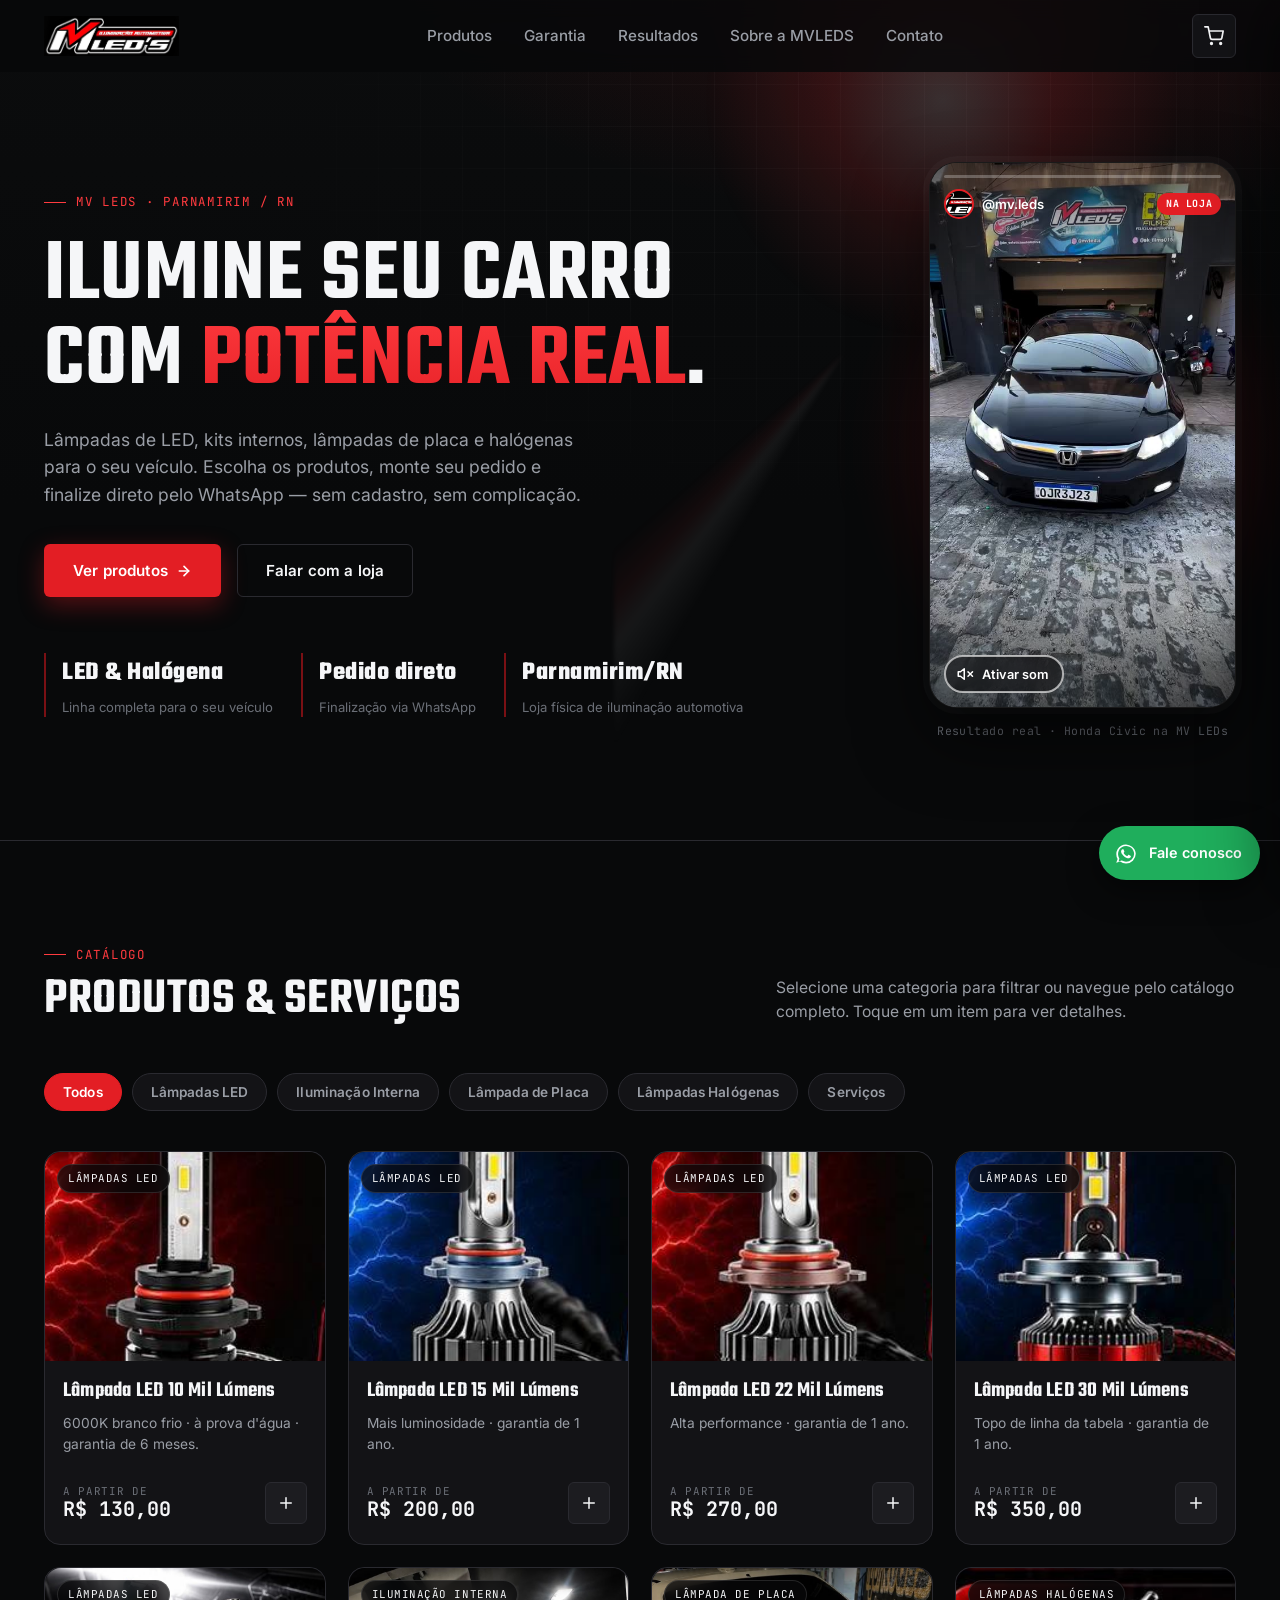
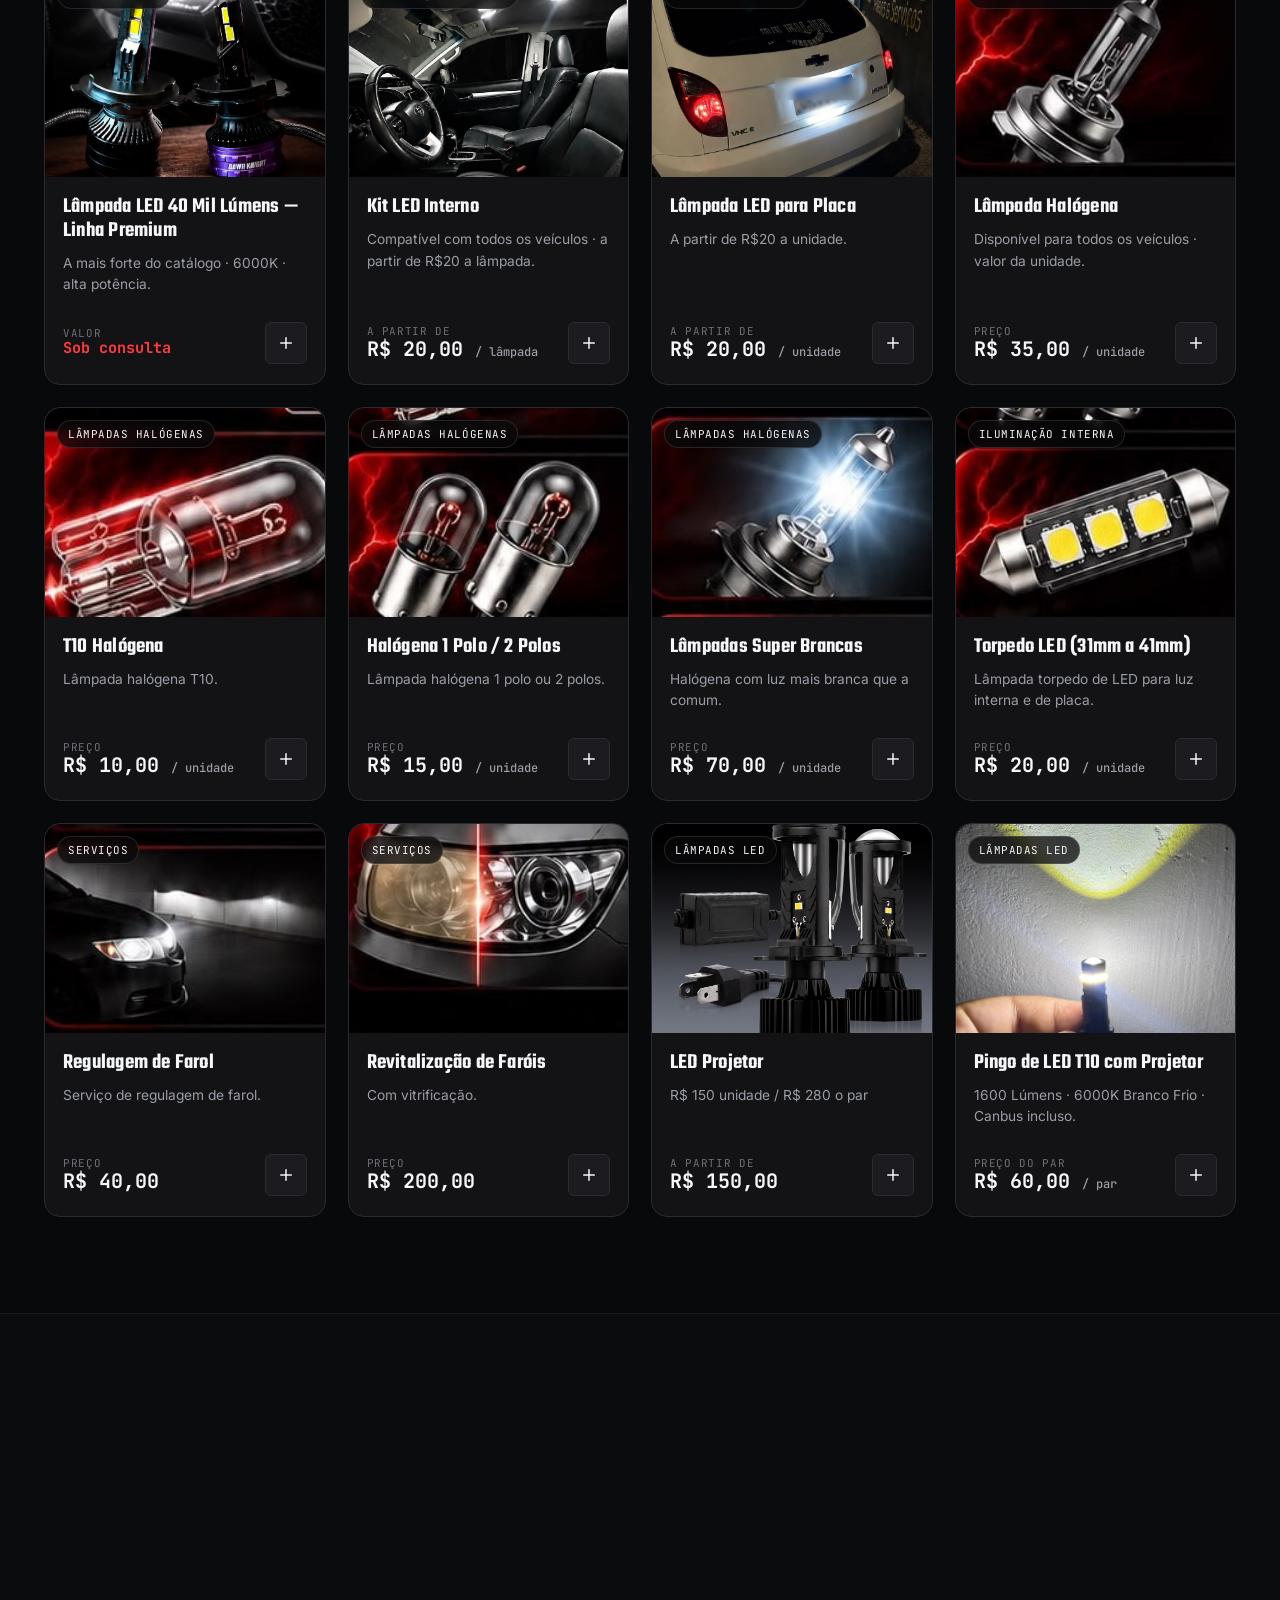
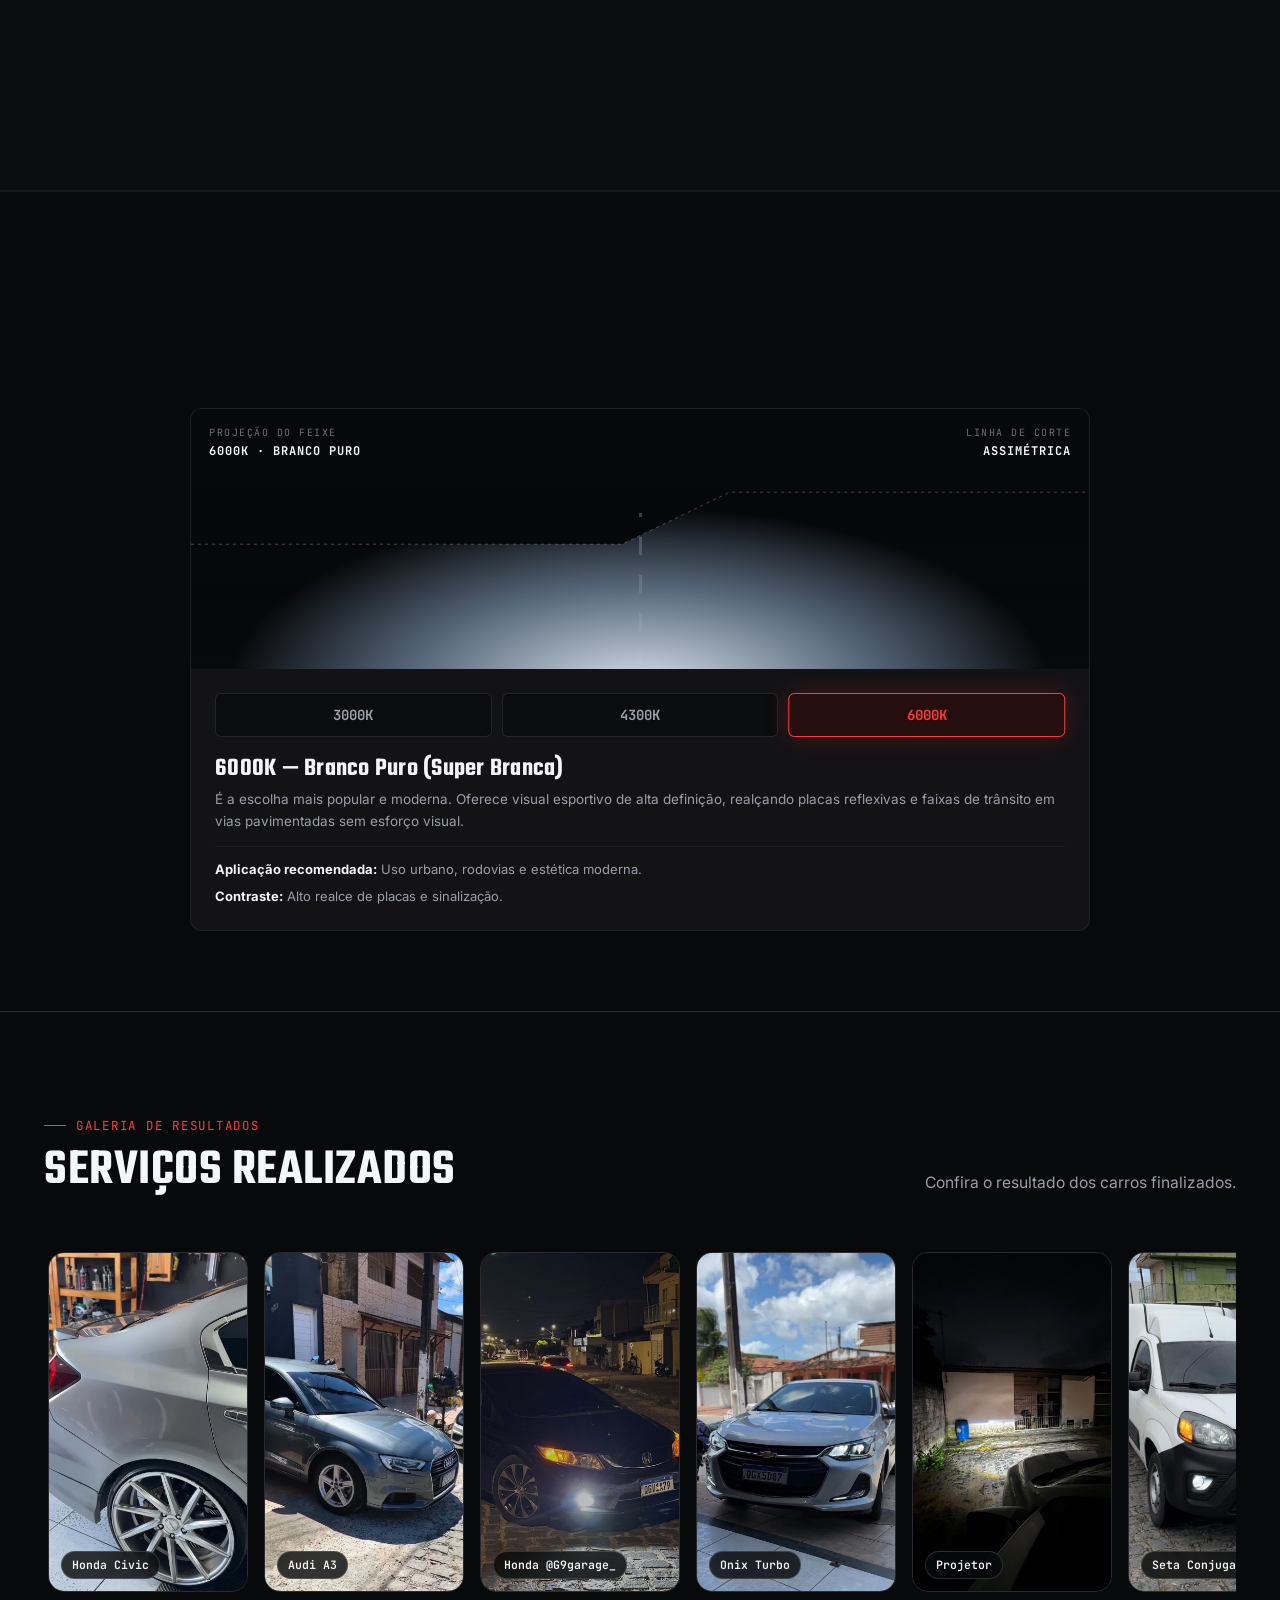
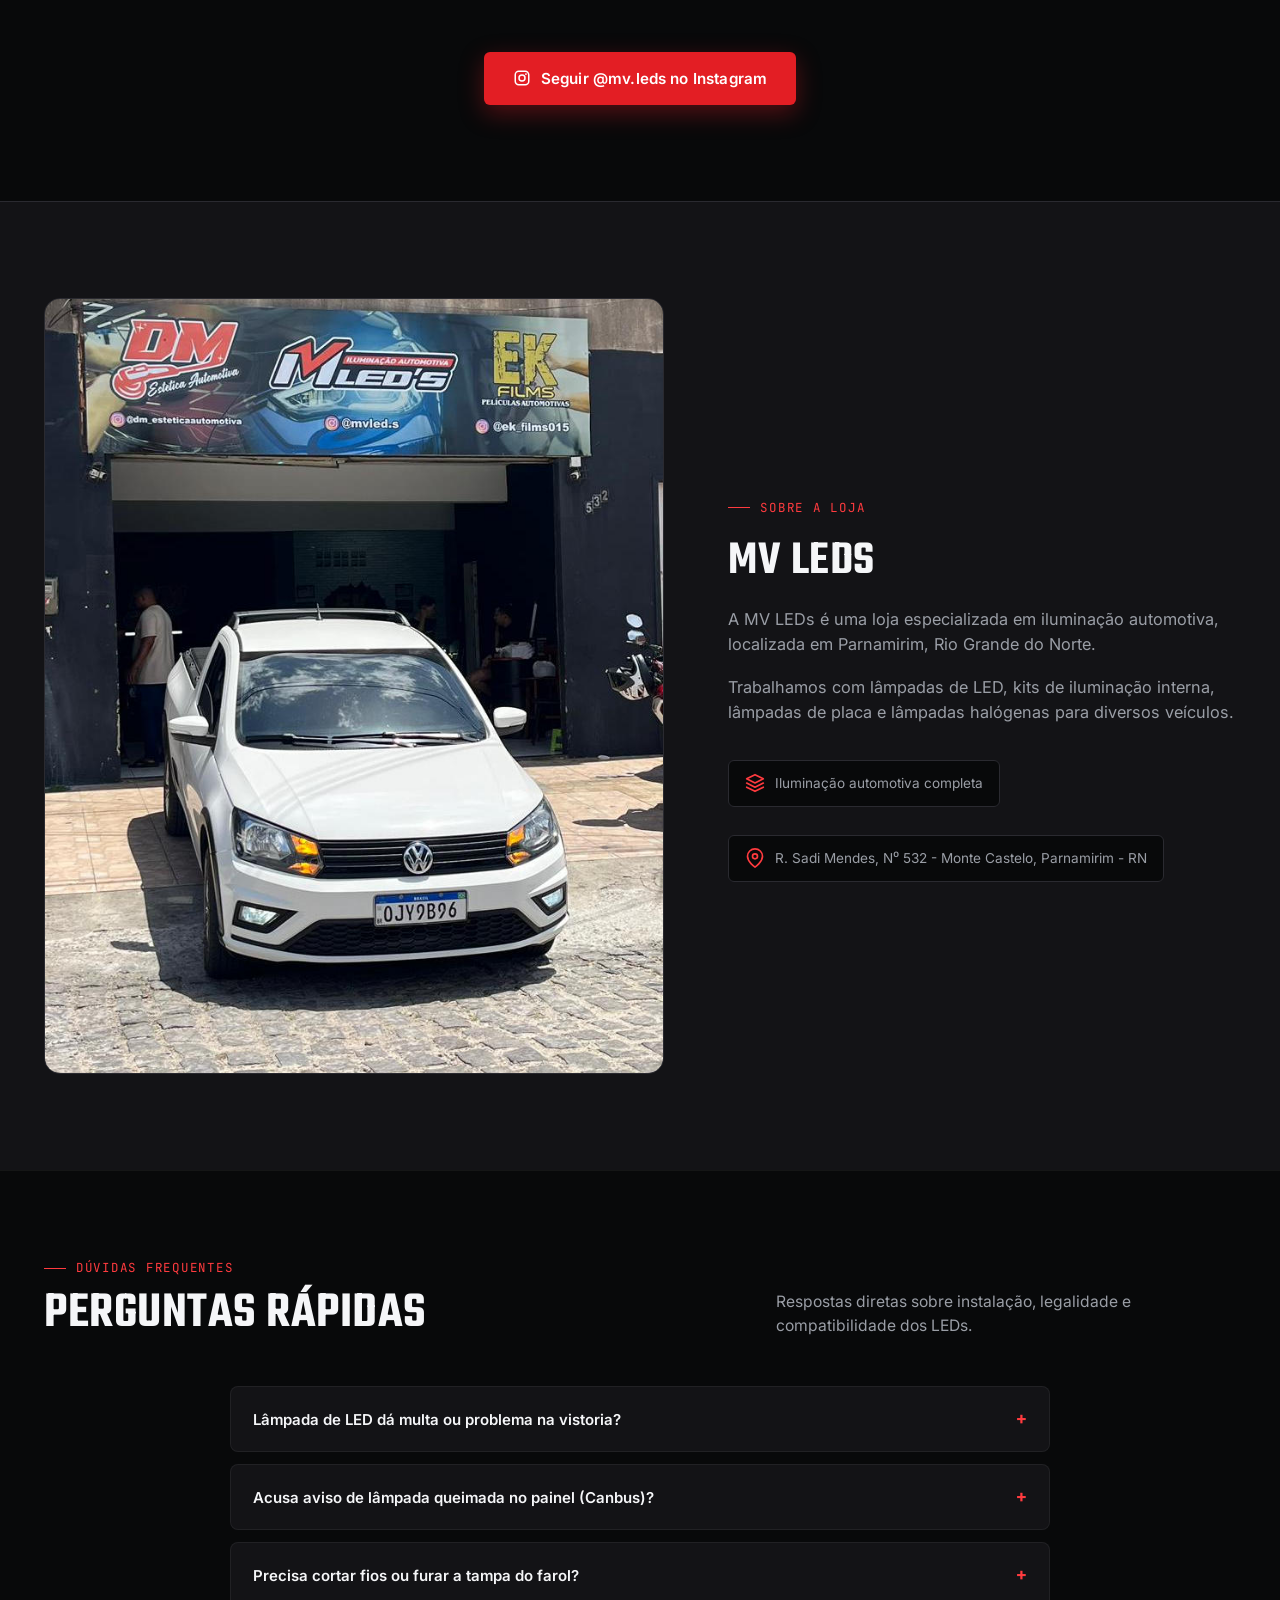
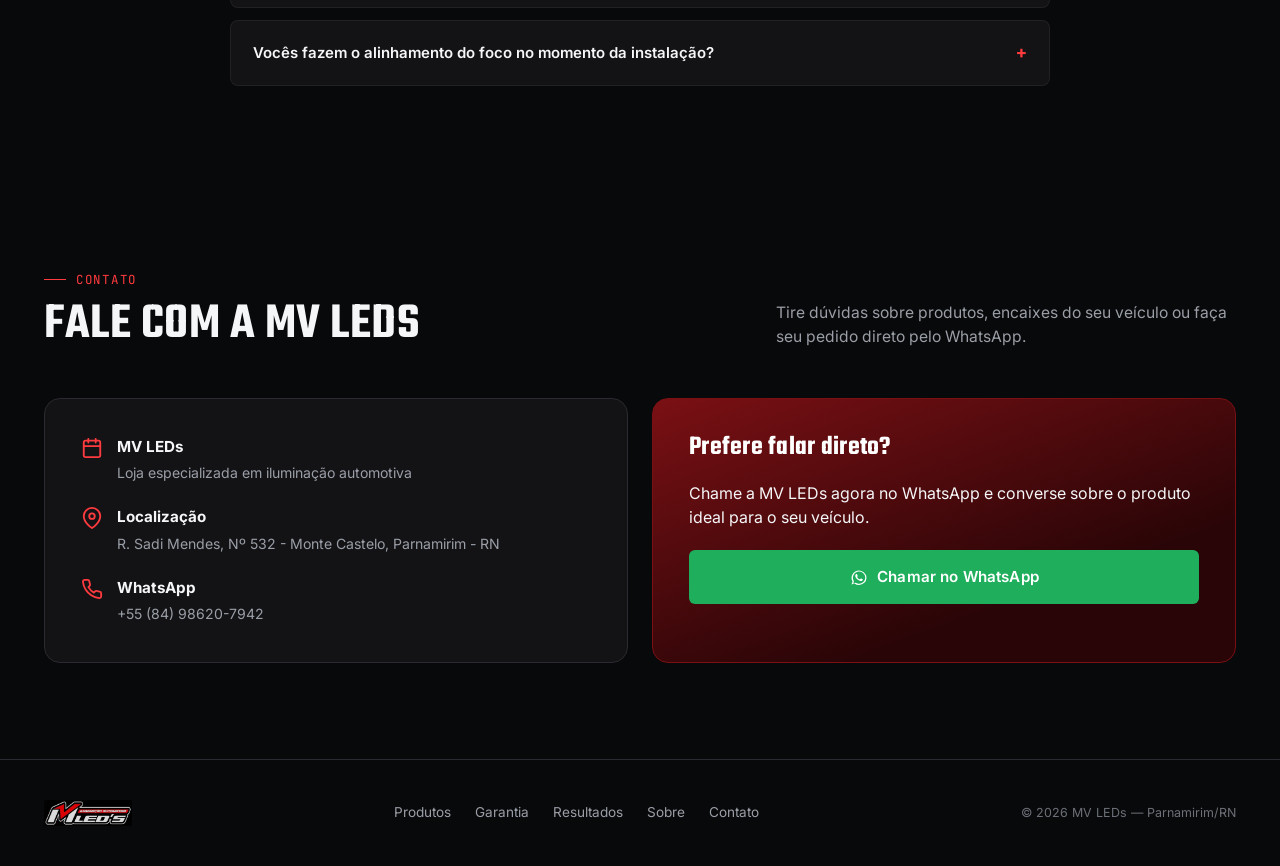
==== commit 5aecc7b9: "Adiciona reel da loja na entrada do site - Vídeo vertical do Honda Civic ao lado do título, em forma" ====
--- a/index.html
+++ b/index.html
@@ -18,7 +18,7 @@
 <link rel="preconnect" href="https://fonts.gstatic.com" crossorigin />
 <link href="https://fonts.googleapis.com/css2?family=Teko:wght@400;500;600;700&family=Inter:wght@400;500;600;700;800&family=JetBrains+Mono:wght@400;500;700&display=swap" rel="stylesheet" />
 
-<link rel="stylesheet" href="css/styles.css" />
+<link rel="stylesheet" href="css/styles.css?v=2" />
 </head>
 <body>
 
@@ -55,7 +55,8 @@
   <section class="hero">
     <div class="hero-beam" aria-hidden="true"></div>
     <div class="hero-glare" aria-hidden="true"></div>
-    <div class="container hero-content">
+    <div class="container hero-grid">
+    <div class="hero-content">
       <span class="eyebrow">MV LEDs · Parnamirim / RN</span>
       <h1>Ilumine seu carro<br/>com <em>potência real</em>.</h1>
       <p class="lead">
@@ -86,6 +87,30 @@
         </div>
       </div>
     </div>
+
+    <figure class="hero-reel" id="heroReel">
+      <div class="reel-frame">
+        <video class="reel-video" id="reelVideo" muted loop playsinline preload="metadata" poster="assets/images/reel-capa.jpg" aria-label="Vídeo da MV LEDs: Honda Civic com iluminação instalada na loja">
+          <source src="assets/video/mvleds-reel.mp4" type="video/mp4" />
+        </video>
+        <div class="reel-progress" aria-hidden="true"><span id="reelProgress"></span></div>
+        <div class="reel-top">
+          <img class="reel-avatar" src="assets/images/logo-cropped.jpeg" alt="" />
+          <span class="reel-handle">@mv.leds</span>
+          <span class="reel-tag">Na loja</span>
+        </div>
+        <span class="reel-play" aria-hidden="true">
+          <svg viewBox="0 0 24 24" fill="currentColor"><path d="M8 5.5v13l11-6.5z"/></svg>
+        </span>
+        <button type="button" class="reel-sound" id="reelSound" aria-pressed="false">
+          <svg class="i-mudo" viewBox="0 0 24 24" fill="none" stroke="currentColor" stroke-width="2" stroke-linecap="round" stroke-linejoin="round" aria-hidden="true"><path d="M11 5 6 9H3v6h3l5 4z"/><line x1="22" y1="9" x2="16" y2="15"/><line x1="16" y1="9" x2="22" y2="15"/></svg>
+          <svg class="i-som" viewBox="0 0 24 24" fill="none" stroke="currentColor" stroke-width="2" stroke-linecap="round" stroke-linejoin="round" aria-hidden="true"><path d="M11 5 6 9H3v6h3l5 4z"/><path d="M15.5 8.5a5 5 0 0 1 0 7"/><path d="M18.5 5.5a9 9 0 0 1 0 13"/></svg>
+          <span class="reel-sound-label">Ativar som</span>
+        </button>
+      </div>
+      <figcaption class="reel-caption">Resultado real · Honda Civic na MV LEDs</figcaption>
+    </figure>
+    </div>
   </section>
 
   <!-- Produtos & Serviços -->
@@ -484,7 +509,7 @@
 
 <script src="js/config.js"></script>
 <script src="js/products.js"></script>
-<script src="js/main.js"></script>
+<script src="js/main.js?v=2"></script>
 <script defer src="/_vercel/insights/script.js"></script>
 </body>
 </html>
--- a/css/styles.css
+++ b/css/styles.css
@@ -516,9 +516,246 @@
   }
 }
 
+.hero-grid {
+  position: relative;
+  display: grid;
+  grid-template-columns: minmax(0, 1fr) auto;
+  align-items: center;
+  gap: 56px;
+}
+
 .hero-content {
   position: relative;
   max-width: 760px;
+}
+
+/* Reel da loja no hero */
+.hero-reel {
+  position: relative;
+  margin: 0;
+  width: clamp(260px, 24vw, 330px);
+  animation: reel-in 1.1s var(--ease-out) 0.45s both;
+}
+
+@keyframes reel-in {
+  from {
+    opacity: 0;
+    transform: translateY(40px) scale(0.96);
+  }
+  to {
+    opacity: 1;
+    transform: none;
+  }
+}
+
+/* Halo vermelho atrás do vídeo */
+.hero-reel::before {
+  content: "";
+  position: absolute;
+  inset: 8% -18% 10%;
+  border-radius: 50%;
+  background: radial-gradient(closest-side, rgba(227, 30, 36, 0.38), transparent);
+  filter: blur(30px);
+  animation: reel-halo 5s var(--ease-in-out) infinite;
+  pointer-events: none;
+}
+
+@keyframes reel-halo {
+  0%, 100% { opacity: 0.55; transform: scale(0.95); }
+  50% { opacity: 1; transform: scale(1.04); }
+}
+
+.reel-frame {
+  position: relative;
+  aspect-ratio: 9 / 16;
+  border-radius: 28px;
+  overflow: hidden;
+  background: #000;
+  border: 1px solid rgba(255, 255, 255, 0.1);
+  box-shadow: 0 30px 70px rgba(0, 0, 0, 0.6), 0 0 0 6px rgba(255, 255, 255, 0.03);
+  cursor: pointer;
+  isolation: isolate;
+}
+
+.reel-video {
+  display: block;
+  width: 100%;
+  height: 100%;
+  object-fit: cover;
+}
+
+.reel-frame::before,
+.reel-frame::after {
+  content: "";
+  position: absolute;
+  left: 0;
+  right: 0;
+  z-index: 1;
+  pointer-events: none;
+}
+
+.reel-frame::before {
+  top: 0;
+  height: 26%;
+  background: linear-gradient(rgba(0, 0, 0, 0.55), transparent);
+}
+
+.reel-frame::after {
+  bottom: 0;
+  height: 30%;
+  background: linear-gradient(transparent, rgba(0, 0, 0, 0.6));
+}
+
+.reel-progress {
+  position: absolute;
+  z-index: 2;
+  top: 12px;
+  left: 14px;
+  right: 14px;
+  height: 3px;
+  border-radius: 3px;
+  background: rgba(255, 255, 255, 0.25);
+  overflow: hidden;
+}
+
+.reel-progress span {
+  display: block;
+  height: 100%;
+  background: #fff;
+  transform-origin: left center;
+  transform: scaleX(0);
+}
+
+.reel-top {
+  position: absolute;
+  z-index: 2;
+  top: 26px;
+  left: 14px;
+  right: 14px;
+  display: flex;
+  align-items: center;
+  gap: 8px;
+}
+
+.reel-avatar {
+  width: 30px;
+  height: 30px;
+  border-radius: 50%;
+  object-fit: cover;
+  border: 2px solid var(--red);
+}
+
+.reel-handle {
+  font-size: 0.82rem;
+  font-weight: 600;
+  color: #fff;
+}
+
+.reel-tag {
+  margin-left: auto;
+  padding: 3px 9px;
+  border-radius: 999px;
+  background: var(--red);
+  font-family: var(--font-mono);
+  font-size: 0.62rem;
+  font-weight: 700;
+  letter-spacing: 0.06em;
+  text-transform: uppercase;
+  color: #fff;
+}
+
+.reel-play {
+  position: absolute;
+  z-index: 2;
+  top: 50%;
+  left: 50%;
+  width: 66px;
+  height: 66px;
+  margin: -33px 0 0 -33px;
+  display: grid;
+  place-items: center;
+  border-radius: 50%;
+  background: rgba(8, 9, 10, 0.55);
+  backdrop-filter: blur(8px);
+  border: 1px solid rgba(255, 255, 255, 0.2);
+  color: #fff;
+  opacity: 0;
+  transform: scale(0.8);
+  transition: opacity 0.3s ease, transform 0.4s var(--ease-spring);
+  pointer-events: none;
+}
+
+.reel-play svg {
+  width: 28px;
+  height: 28px;
+  margin-left: 3px;
+}
+
+.hero-reel.is-paused .reel-play {
+  opacity: 1;
+  transform: none;
+}
+
+.reel-sound {
+  position: absolute;
+  z-index: 3;
+  left: 14px;
+  bottom: 14px;
+  display: inline-flex;
+  align-items: center;
+  gap: 8px;
+  padding: 9px 14px 9px 11px;
+  border-radius: 999px;
+  border: 1px solid rgba(255, 255, 255, 0.22);
+  background: rgba(8, 9, 10, 0.55);
+  backdrop-filter: blur(10px);
+  color: #fff;
+  font-size: 0.8rem;
+  font-weight: 600;
+  transition: background-color 0.2s ease, border-color 0.2s ease, transform 0.2s var(--ease-out);
+}
+
+.reel-sound:hover {
+  background: var(--red);
+  border-color: var(--red);
+}
+
+.reel-sound:active {
+  transform: scale(0.95);
+}
+
+.reel-sound svg {
+  width: 18px;
+  height: 18px;
+}
+
+.reel-sound .i-som,
+.reel-sound[aria-pressed="true"] .i-mudo {
+  display: none;
+}
+
+.reel-sound[aria-pressed="true"] .i-som {
+  display: block;
+}
+
+/* Pulso no botão enquanto o som está desligado */
+.reel-sound[aria-pressed="false"]::after {
+  content: "";
+  position: absolute;
+  inset: -1px;
+  border-radius: inherit;
+  border: 2px solid rgba(255, 255, 255, 0.6);
+  animation: wa-ring 2.6s ease-out 2s infinite;
+  pointer-events: none;
+}
+
+.reel-caption {
+  margin-top: 14px;
+  text-align: center;
+  font-family: var(--font-mono);
+  font-size: 0.72rem;
+  letter-spacing: 0.04em;
+  color: var(--steel-dim);
 }
 
 /* Entrada escalonada do hero */
@@ -2807,6 +3044,15 @@
 
 /* Responsividade geral */
 @media (max-width: 900px) {
+  .hero-grid {
+    grid-template-columns: 1fr;
+    gap: 48px;
+  }
+
+  .hero-reel {
+    justify-self: center;
+  }
+
   .about-grid {
     grid-template-columns: 1fr;
     gap: 36px;
@@ -2876,6 +3122,11 @@
     padding: calc(var(--header-h) + 56px) 0 64px;
   }
 
+  .hero-reel {
+    width: min(100%, 340px);
+    justify-self: center;
+  }
+
   .hero-glare {
     width: 340px;
     height: 340px;
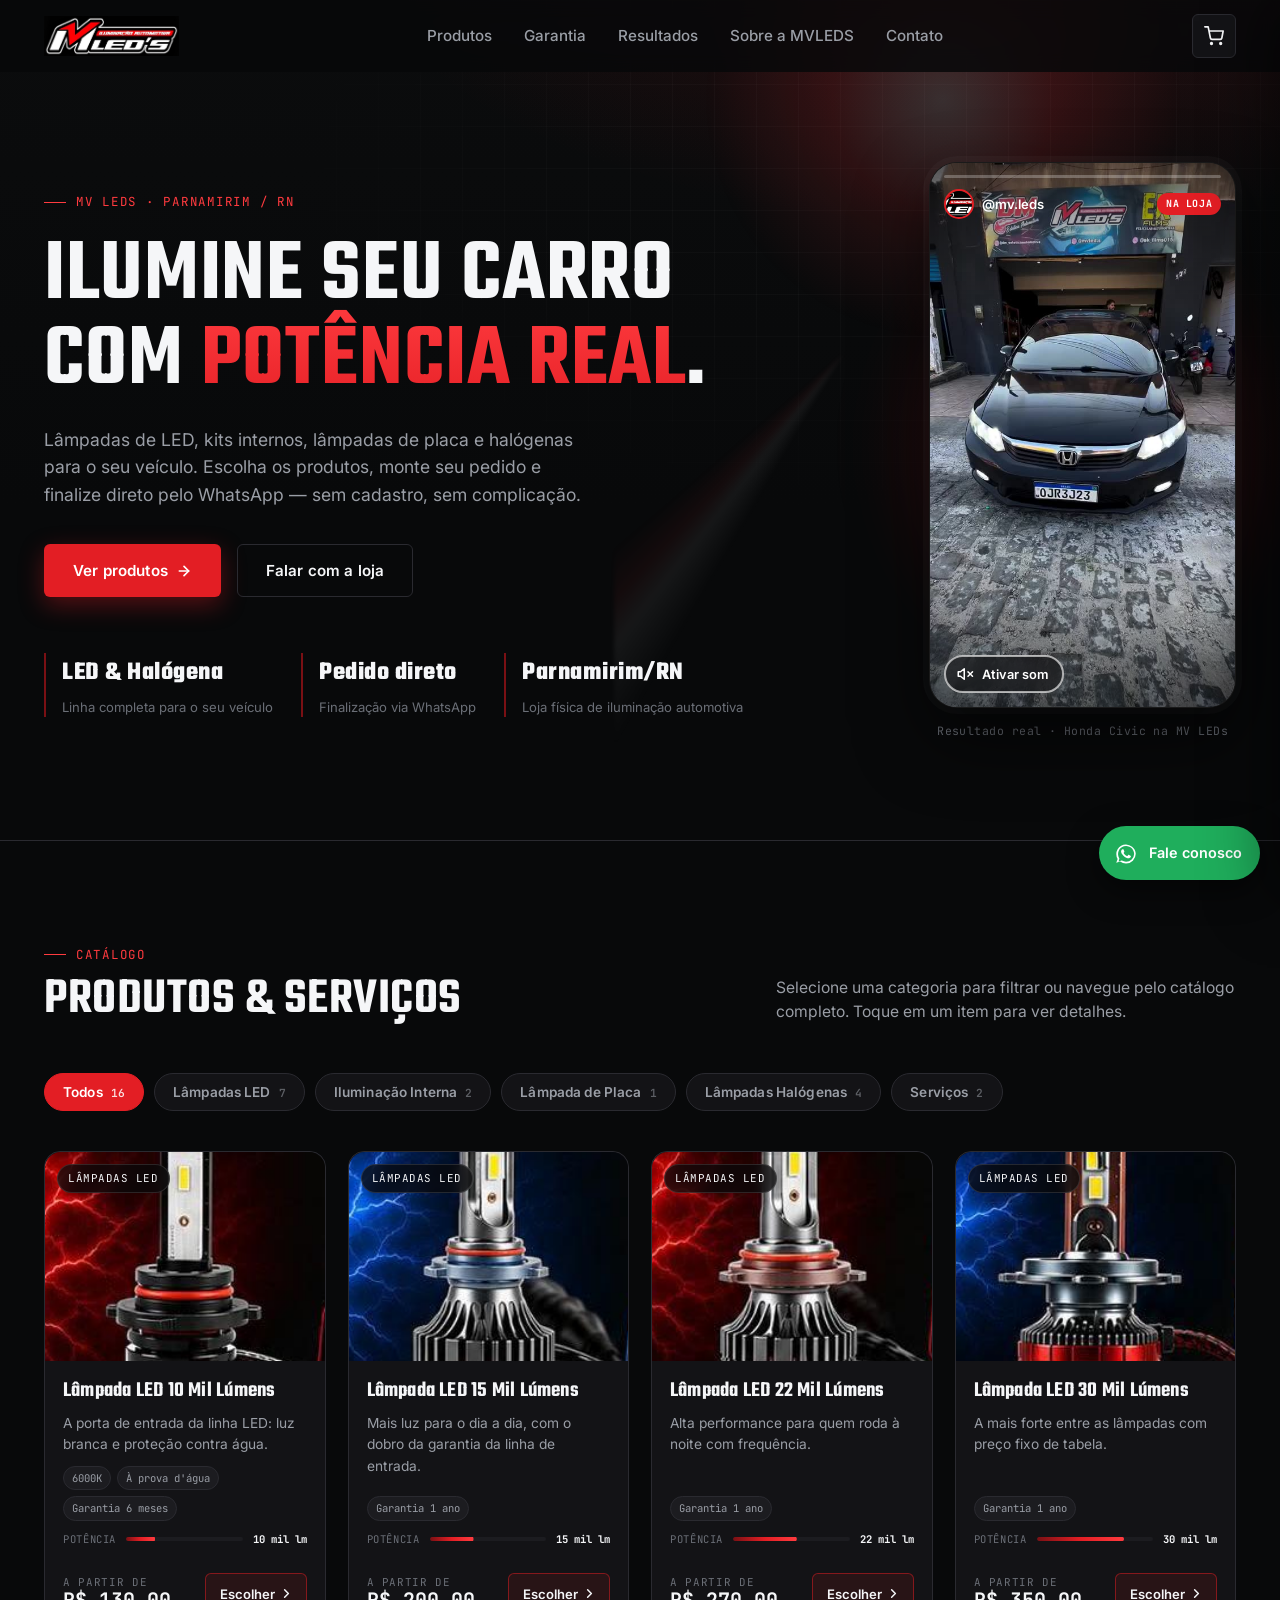
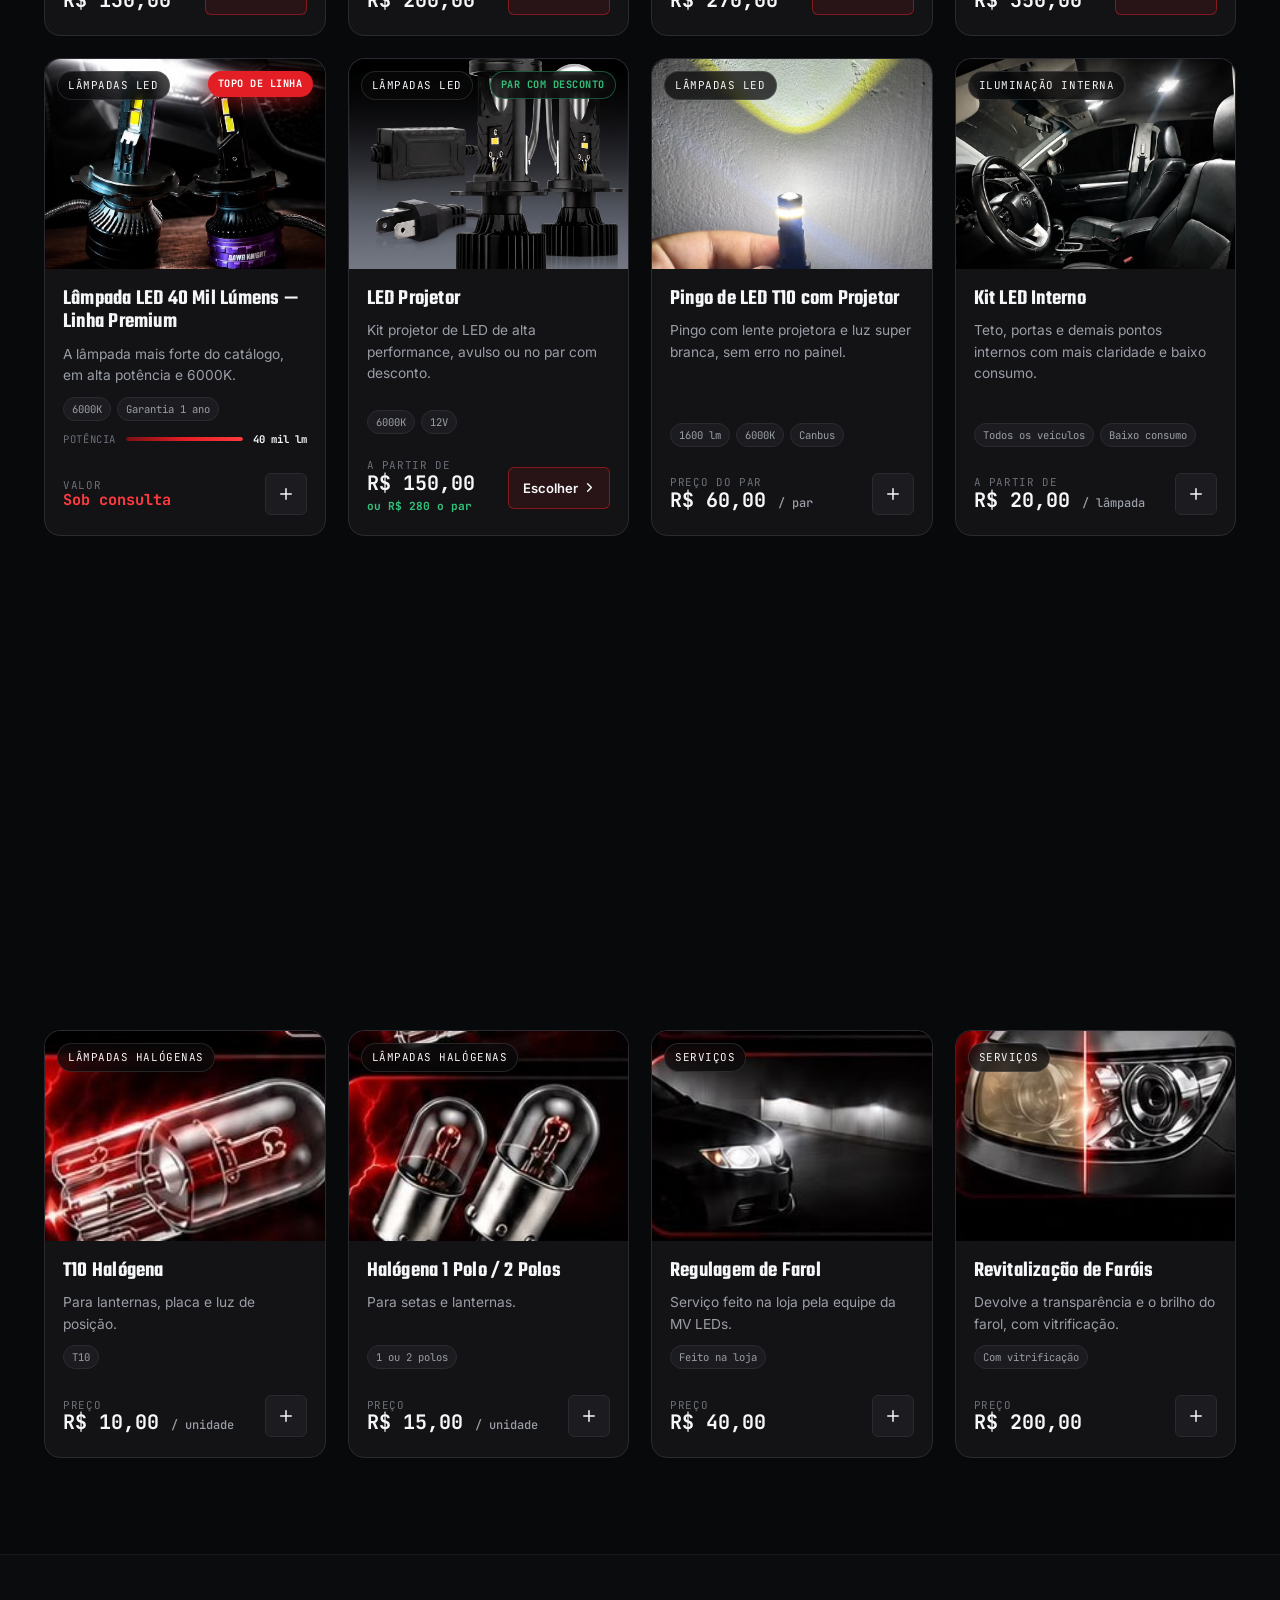
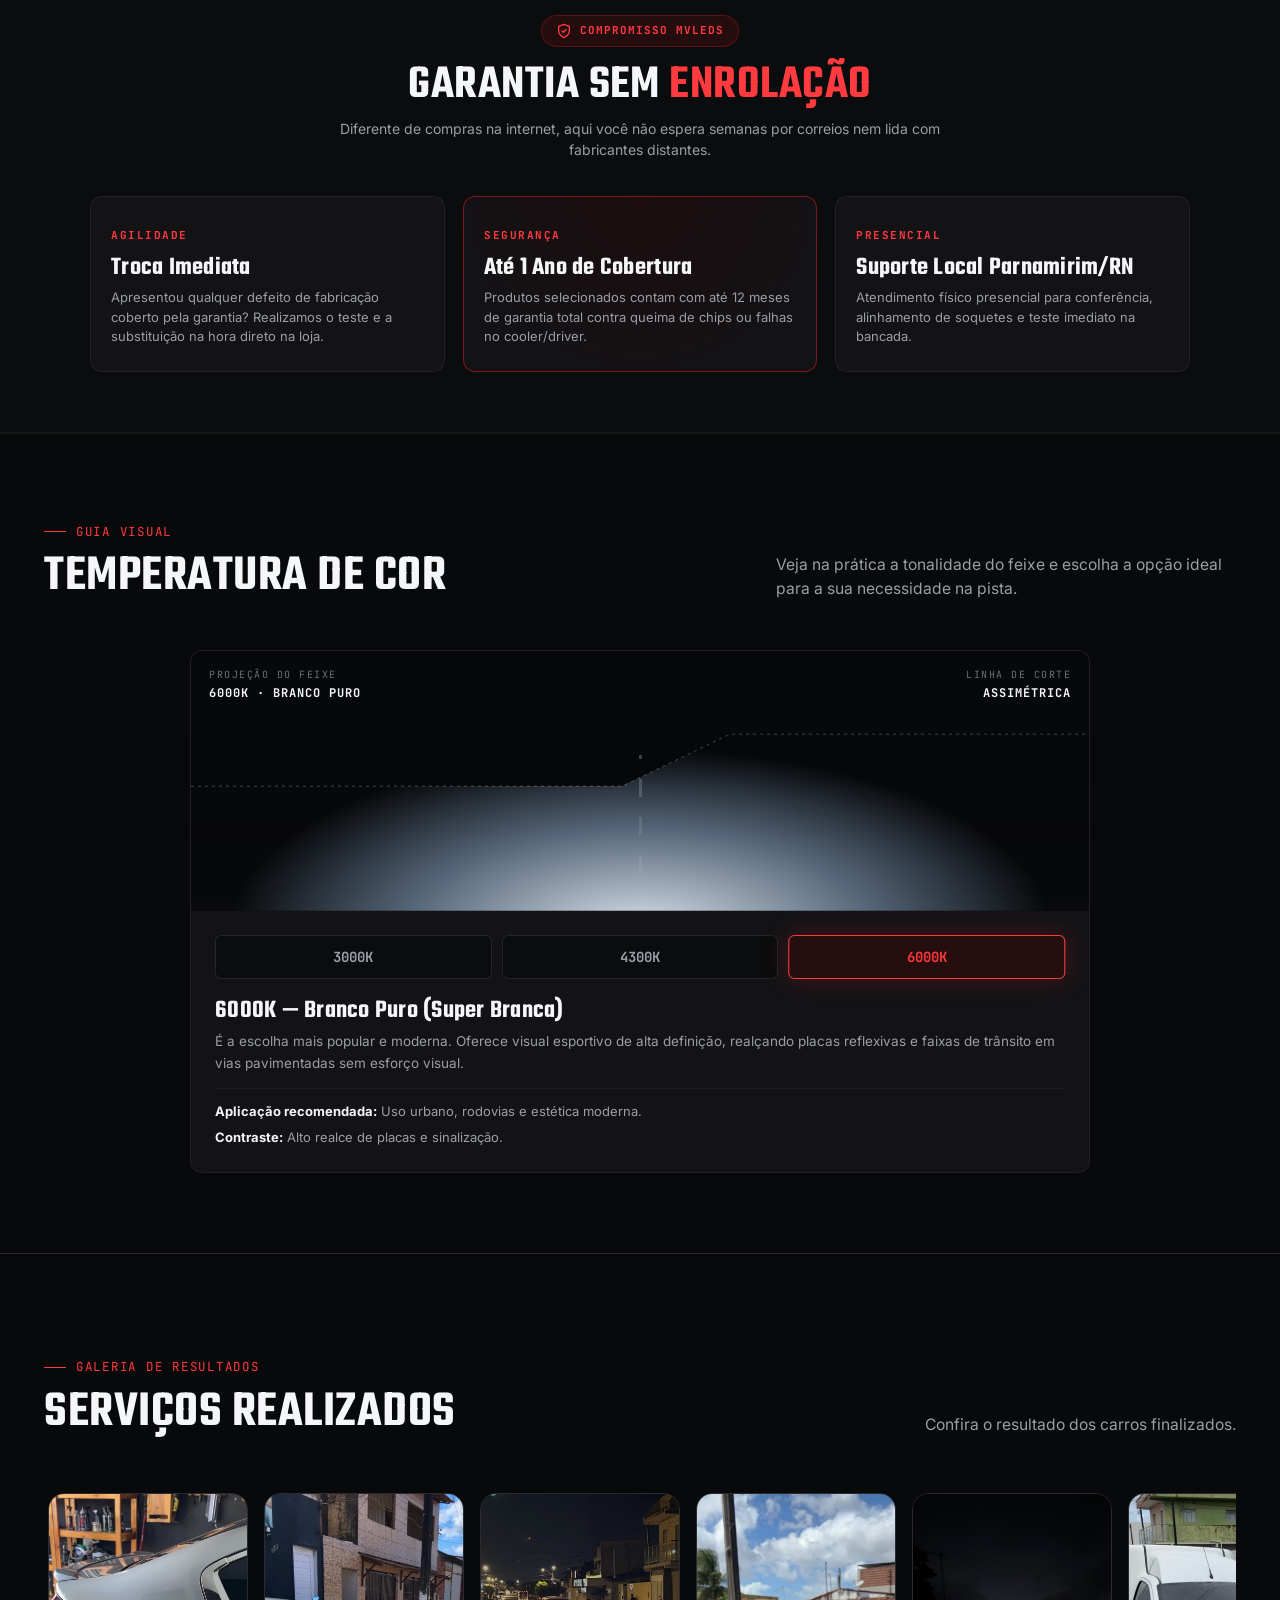
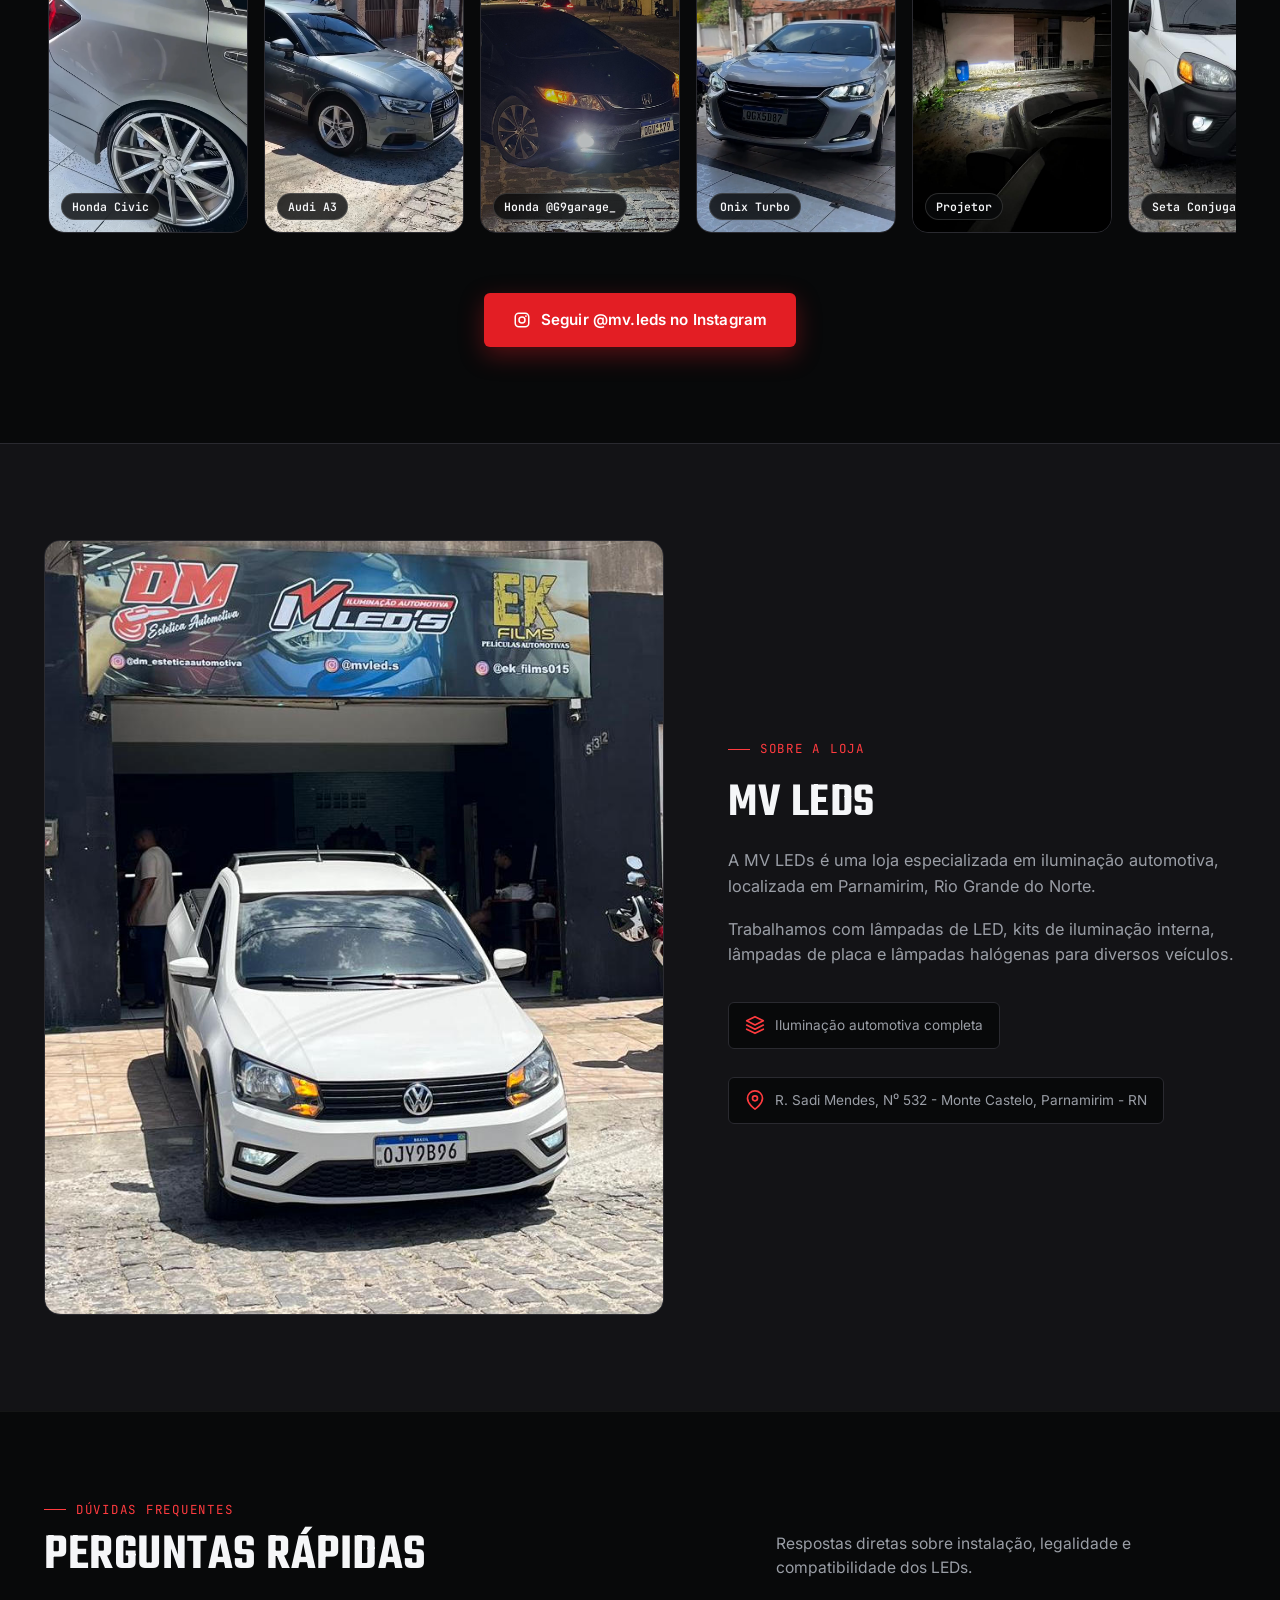
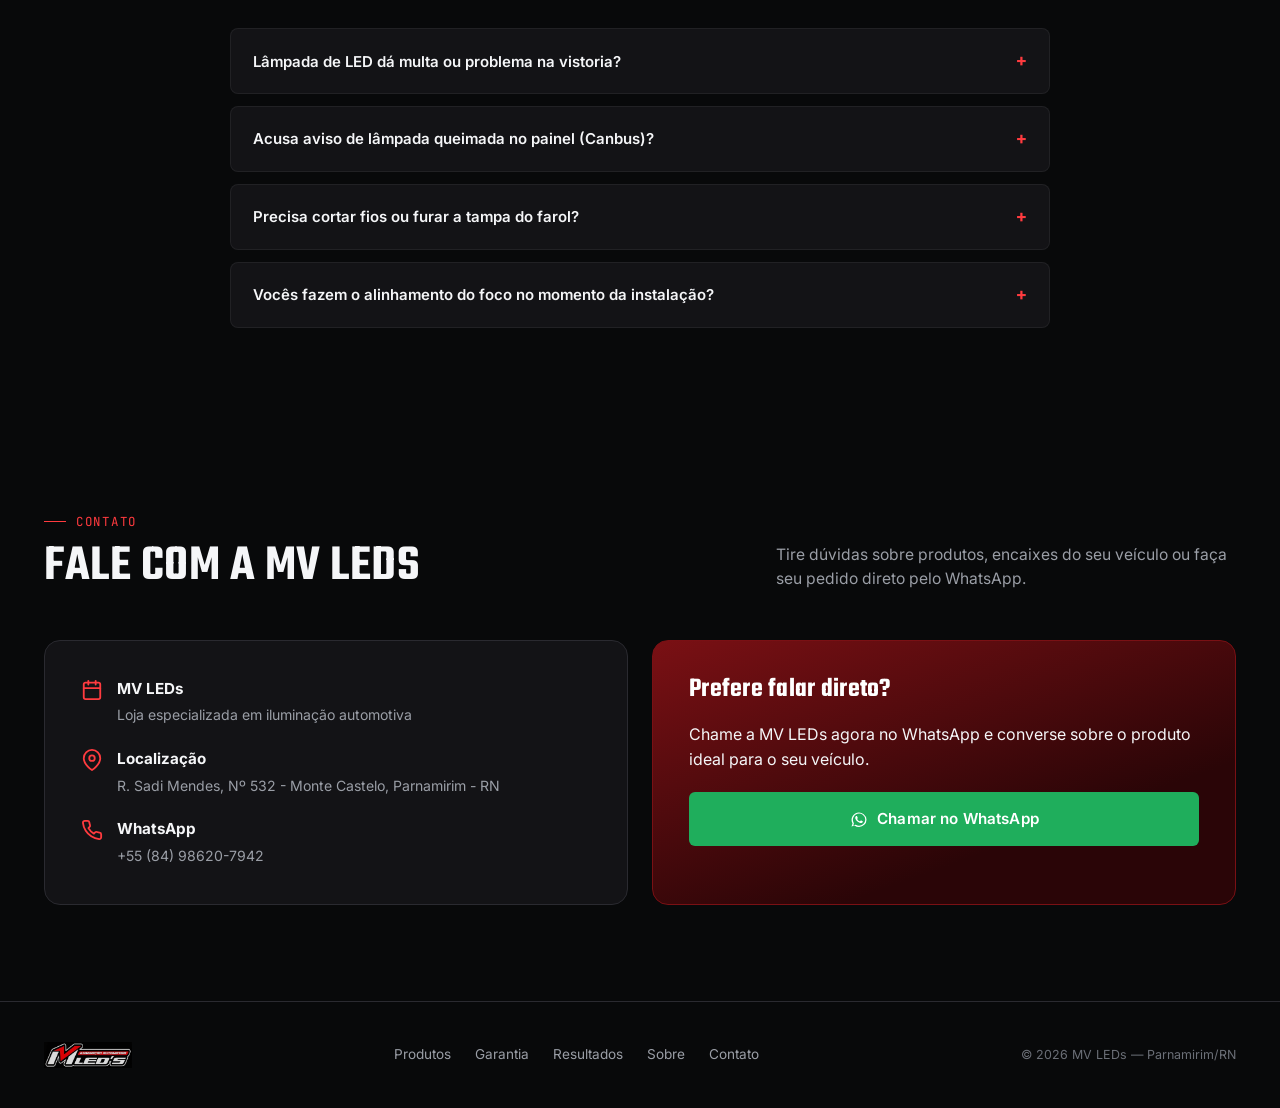
==== commit ce1b8fd5: "Melhora a apresentação dos produtos - Catálogo reordenado: linha LED completa junta (10k a 40k, proj" ====
--- a/index.html
+++ b/index.html
@@ -18,7 +18,7 @@
 <link rel="preconnect" href="https://fonts.gstatic.com" crossorigin />
 <link href="https://fonts.googleapis.com/css2?family=Teko:wght@400;500;600;700&family=Inter:wght@400;500;600;700;800&family=JetBrains+Mono:wght@400;500;700&display=swap" rel="stylesheet" />
 
-<link rel="stylesheet" href="css/styles.css?v=2" />
+<link rel="stylesheet" href="css/styles.css?v=3" />
 </head>
 <body>
 
@@ -508,8 +508,8 @@
 </div>
 
 <script src="js/config.js"></script>
-<script src="js/products.js"></script>
-<script src="js/main.js?v=2"></script>
+<script src="js/products.js?v=3"></script>
+<script src="js/main.js?v=3"></script>
 <script defer src="/_vercel/insights/script.js"></script>
 </body>
 </html>
--- a/css/styles.css
+++ b/css/styles.css
@@ -1250,6 +1250,284 @@
   transform: scale(1);
 }
 
+/* Apresentação dos produtos */
+.filter-count {
+  margin-left: 8px;
+  font-family: var(--font-mono);
+  font-size: 0.7rem;
+  opacity: 0.55;
+}
+
+.filter-chip[aria-pressed="true"] .filter-count {
+  opacity: 0.85;
+}
+
+.product-badge {
+  position: absolute;
+  top: 12px;
+  right: 12px;
+  z-index: 2;
+  padding: 5px 10px;
+  border-radius: 999px;
+  font-family: var(--font-mono);
+  font-size: 0.64rem;
+  font-weight: 700;
+  letter-spacing: 0.05em;
+  text-transform: uppercase;
+  backdrop-filter: blur(6px);
+}
+
+.product-badge--red {
+  background: var(--red);
+  color: #fff;
+  box-shadow: 0 6px 18px rgba(227, 30, 36, 0.45);
+}
+
+.product-badge--green {
+  background: rgba(8, 9, 10, 0.75);
+  border: 1px solid var(--success-a40);
+  color: var(--success);
+}
+
+.product-badge--steel {
+  background: rgba(8, 9, 10, 0.75);
+  border: 1px solid rgba(255, 255, 255, 0.15);
+  color: var(--ice);
+}
+
+.product-desc {
+  flex: 0 0 auto;
+}
+
+.product-chips {
+  display: flex;
+  flex-wrap: wrap;
+  gap: 6px;
+  margin-top: auto;
+}
+
+.product-chips li {
+  padding: 3px 8px;
+  border-radius: 999px;
+  border: 1px solid var(--panel-line);
+  background: var(--panel-raised);
+  font-family: var(--font-mono);
+  font-size: 0.66rem;
+  color: var(--steel);
+  white-space: nowrap;
+}
+
+.power {
+  display: grid;
+  grid-template-columns: auto 1fr auto;
+  align-items: center;
+  gap: 10px;
+  font-family: var(--font-mono);
+  font-size: 0.66rem;
+}
+
+.power-label {
+  color: var(--steel-dim);
+  text-transform: uppercase;
+  letter-spacing: 0.06em;
+}
+
+.power-value {
+  color: var(--ice);
+  font-weight: 700;
+}
+
+.power-track {
+  position: relative;
+  height: 4px;
+  border-radius: 4px;
+  background: var(--panel-raised);
+  overflow: hidden;
+}
+
+.power-track i {
+  position: absolute;
+  inset: 0;
+  border-radius: inherit;
+  background: linear-gradient(90deg, var(--red-deep), var(--red), var(--red-bright));
+  transform-origin: left center;
+  transform: scaleX(0);
+  transition: transform 1.1s var(--ease-out) 0.35s;
+}
+
+.product-card.is-visible .power-track i,
+.power-compare .power-track i {
+  transform: scaleX(var(--power));
+}
+
+.price-block {
+  display: flex;
+  flex-direction: column;
+  gap: 4px;
+  min-width: 0;
+}
+
+.price-note {
+  font-family: var(--font-mono);
+  font-size: 0.7rem;
+  font-weight: 700;
+  color: var(--success);
+}
+
+.choose-btn {
+  position: relative;
+  z-index: 4;
+  display: inline-flex;
+  align-items: center;
+  gap: 4px;
+  height: 42px;
+  padding: 0 12px 0 14px;
+  flex-shrink: 0;
+  border-radius: var(--radius-sm);
+  border: 1px solid var(--red-a50);
+  background: var(--red-a10);
+  color: var(--ice);
+  font-size: 0.82rem;
+  font-weight: 600;
+  transition: background-color 0.2s ease, border-color 0.2s ease, transform 0.2s var(--ease-out);
+}
+
+.choose-btn svg {
+  width: 15px;
+  height: 15px;
+  transition: transform 0.3s var(--ease-out);
+}
+
+.choose-btn:hover {
+  background: var(--red);
+  border-color: var(--red);
+}
+
+.choose-btn:hover svg {
+  transform: translateX(3px);
+}
+
+.choose-btn:active {
+  transform: scale(0.95);
+}
+
+.power-compare {
+  display: flex;
+  flex-direction: column;
+  gap: 4px;
+}
+
+.power-compare .field-label {
+  margin-bottom: 4px;
+  font-size: 0.78rem;
+  text-transform: uppercase;
+  letter-spacing: 0.06em;
+  color: var(--steel-dim);
+}
+
+.power-row {
+  display: grid;
+  grid-template-columns: 84px 1fr 86px;
+  align-items: center;
+  gap: 12px;
+  padding: 7px 10px;
+  border-radius: var(--radius-sm);
+  border: 1px solid transparent;
+  background: transparent;
+  color: var(--steel);
+  font-family: var(--font-mono);
+  font-size: 0.76rem;
+  text-align: left;
+  transition: background-color 0.2s ease, border-color 0.2s ease, color 0.2s ease;
+}
+
+.power-row:hover {
+  background: var(--panel-raised);
+  color: var(--ice);
+}
+
+.power-row .power-track i {
+  background: var(--steel-dim);
+}
+
+.power-row.is-current {
+  border-color: var(--red-a30);
+  background: var(--red-a10);
+  color: var(--ice);
+  cursor: default;
+}
+
+.power-row.is-current .power-track i {
+  background: linear-gradient(90deg, var(--red-deep), var(--red-bright));
+}
+
+.power-row-price {
+  text-align: right;
+}
+
+@media (max-width: 760px) {
+  .filters {
+    flex-wrap: nowrap;
+    overflow-x: auto;
+    margin-inline: -24px;
+    padding: 2px 24px 6px;
+    scrollbar-width: none;
+    scroll-snap-type: x proximity;
+    scroll-padding-inline: 24px;
+  }
+
+  .filters::-webkit-scrollbar {
+    display: none;
+  }
+
+  .filter-chip {
+    flex-shrink: 0;
+    scroll-snap-align: start;
+  }
+
+  .product-badge {
+    top: auto;
+    right: auto;
+    left: 10px;
+    bottom: 10px;
+    font-size: 0.58rem;
+    padding: 4px 8px;
+  }
+
+  .product-chips li:nth-child(n + 3) {
+    display: none;
+  }
+
+  .power {
+    grid-template-columns: 1fr auto;
+  }
+
+  .power-label {
+    display: none;
+  }
+
+  .choose-btn {
+    width: 38px;
+    height: 38px;
+    padding: 0;
+    justify-content: center;
+  }
+
+  .choose-text {
+    position: absolute;
+    width: 1px;
+    height: 1px;
+    overflow: hidden;
+    clip: rect(0 0 0 0);
+  }
+
+  .power-row {
+    grid-template-columns: 70px 1fr 74px;
+    gap: 8px;
+    padding: 7px 6px;
+  }
+}
+
 /* Resultados e Stories */
 .section-stories {
   border-top: 1px solid var(--panel-line);
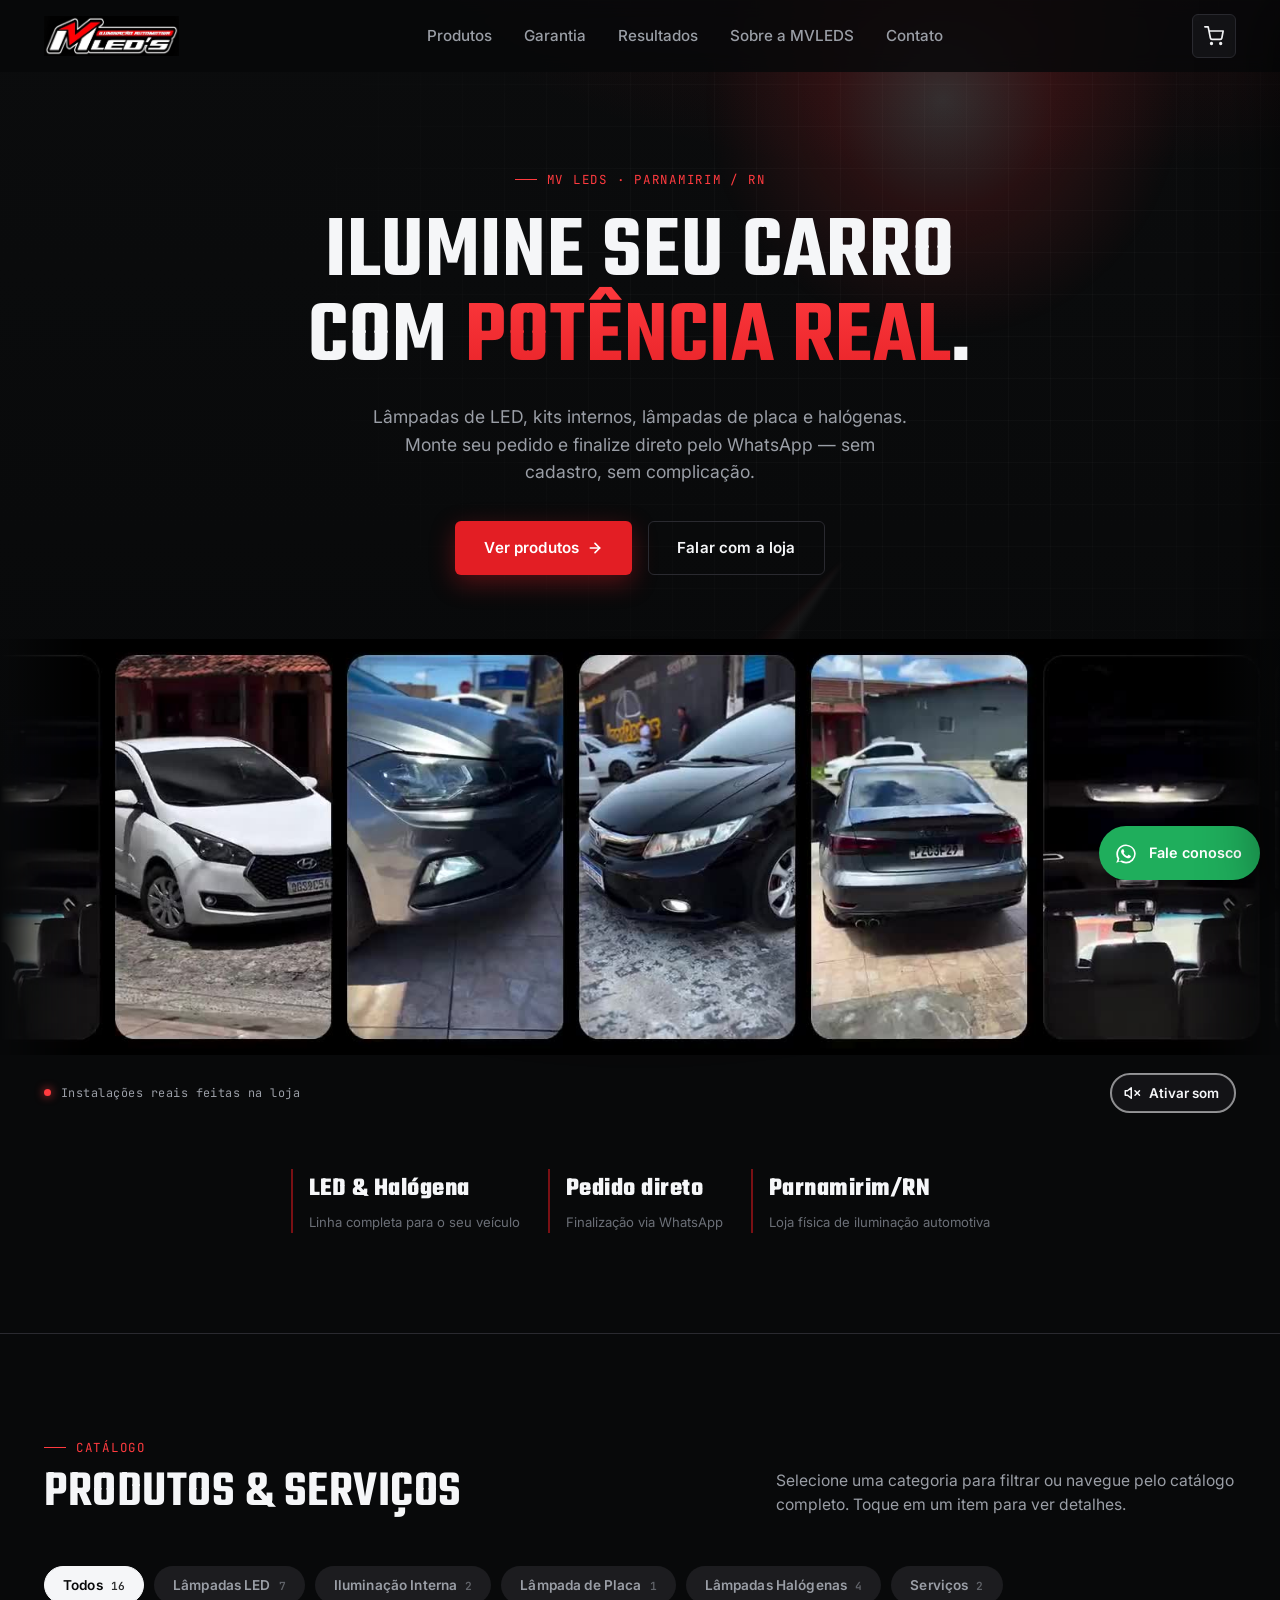
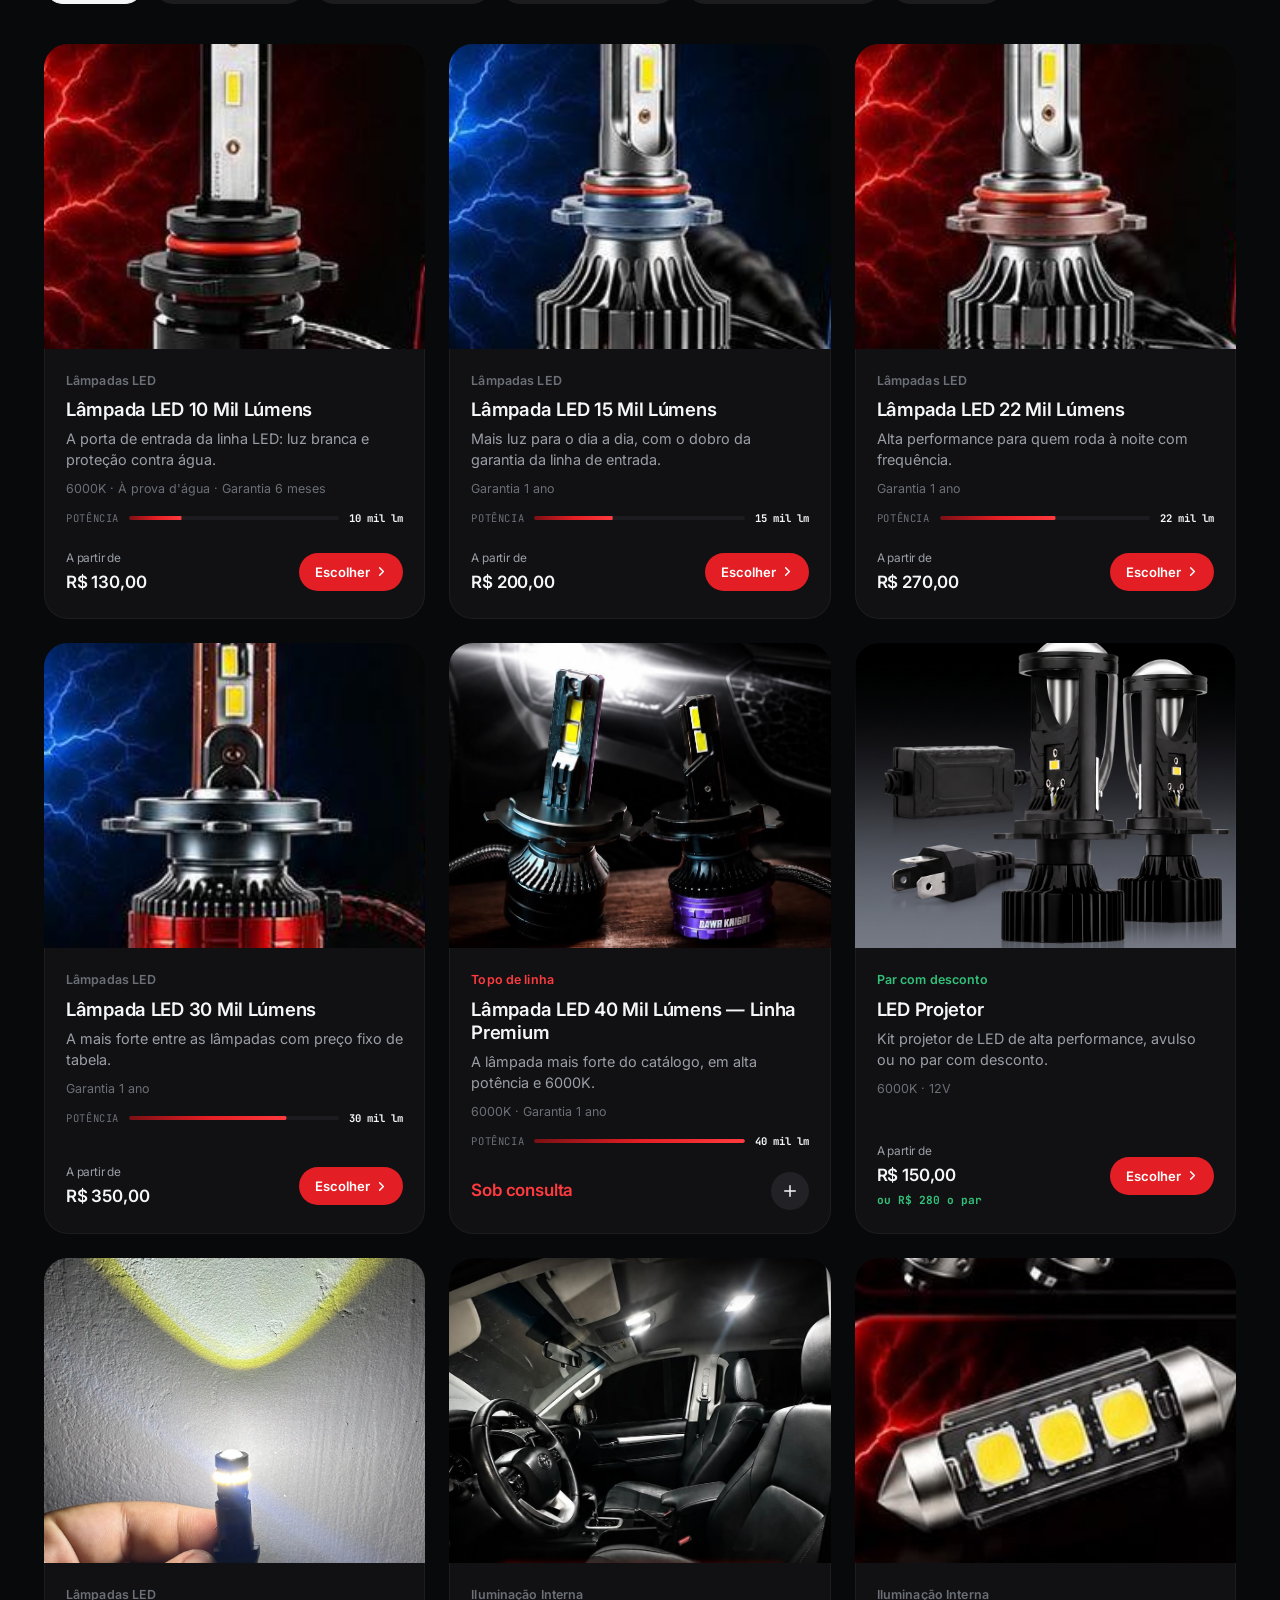
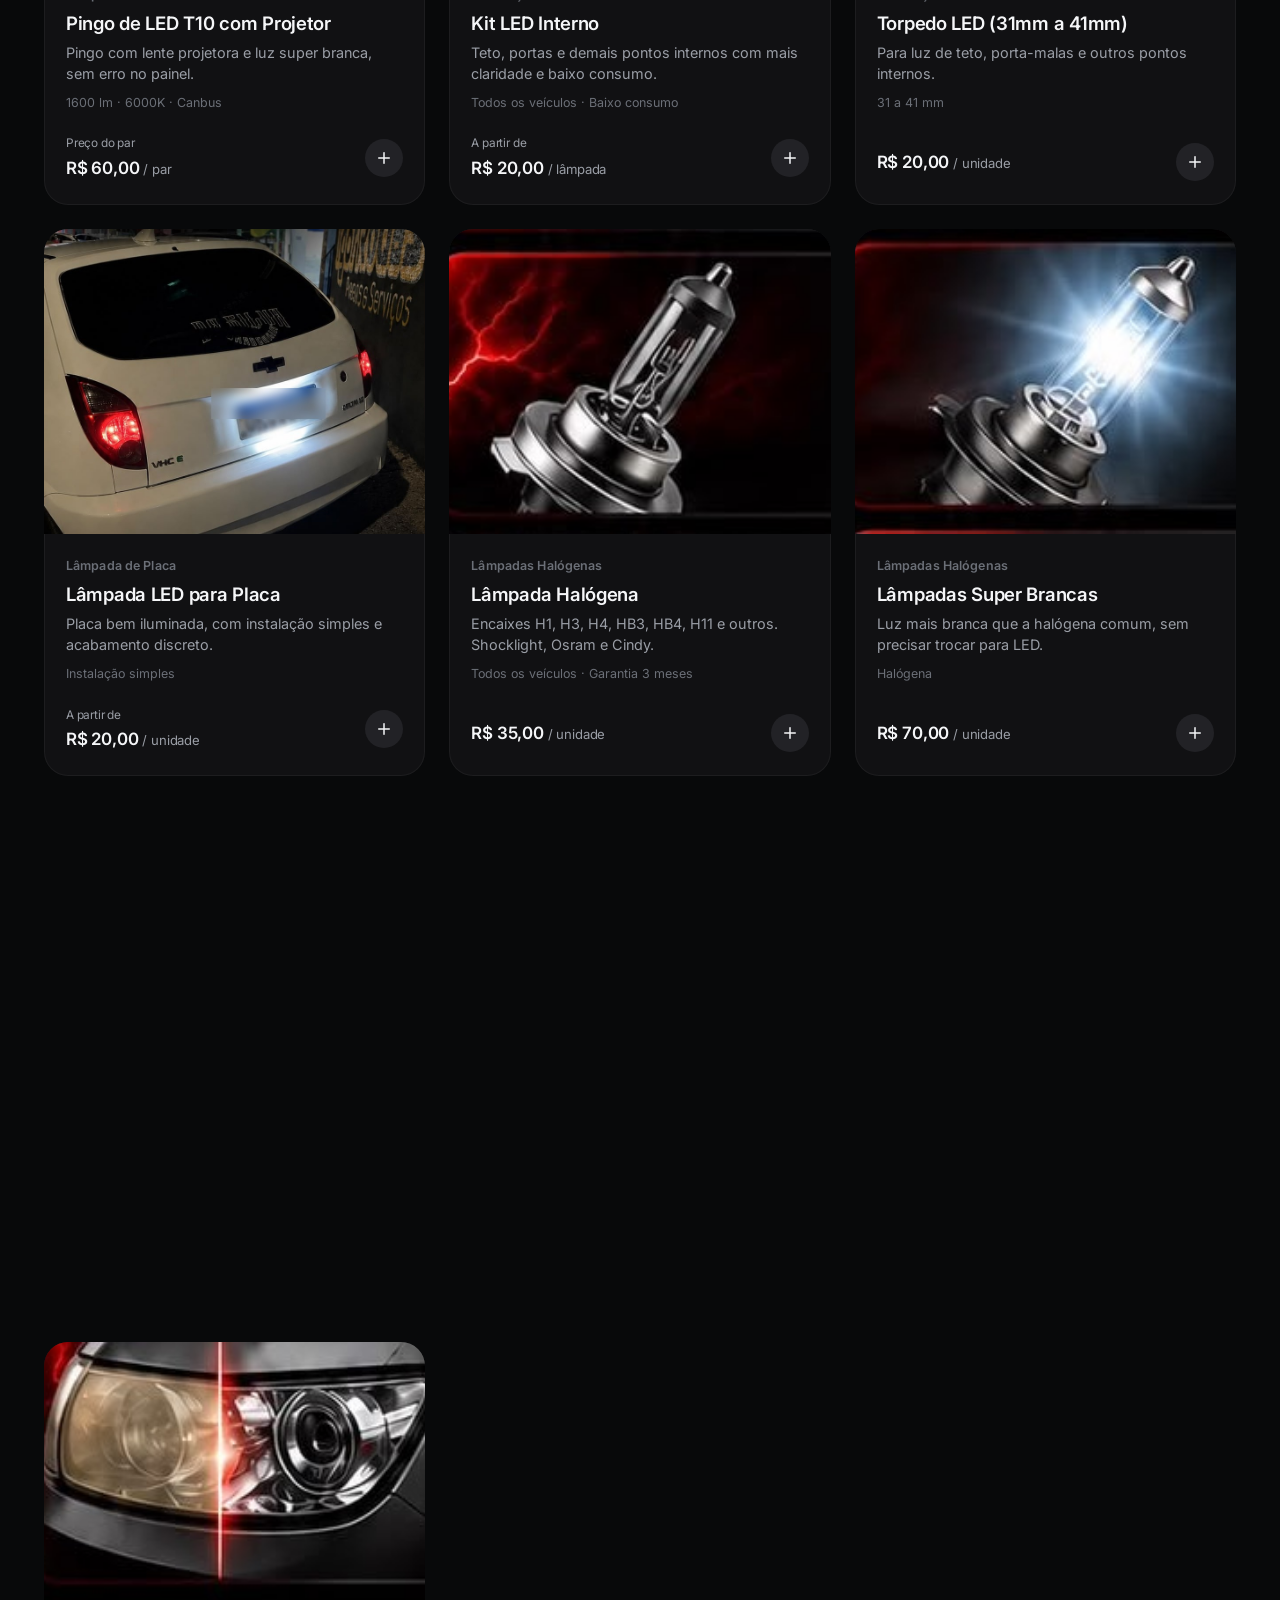
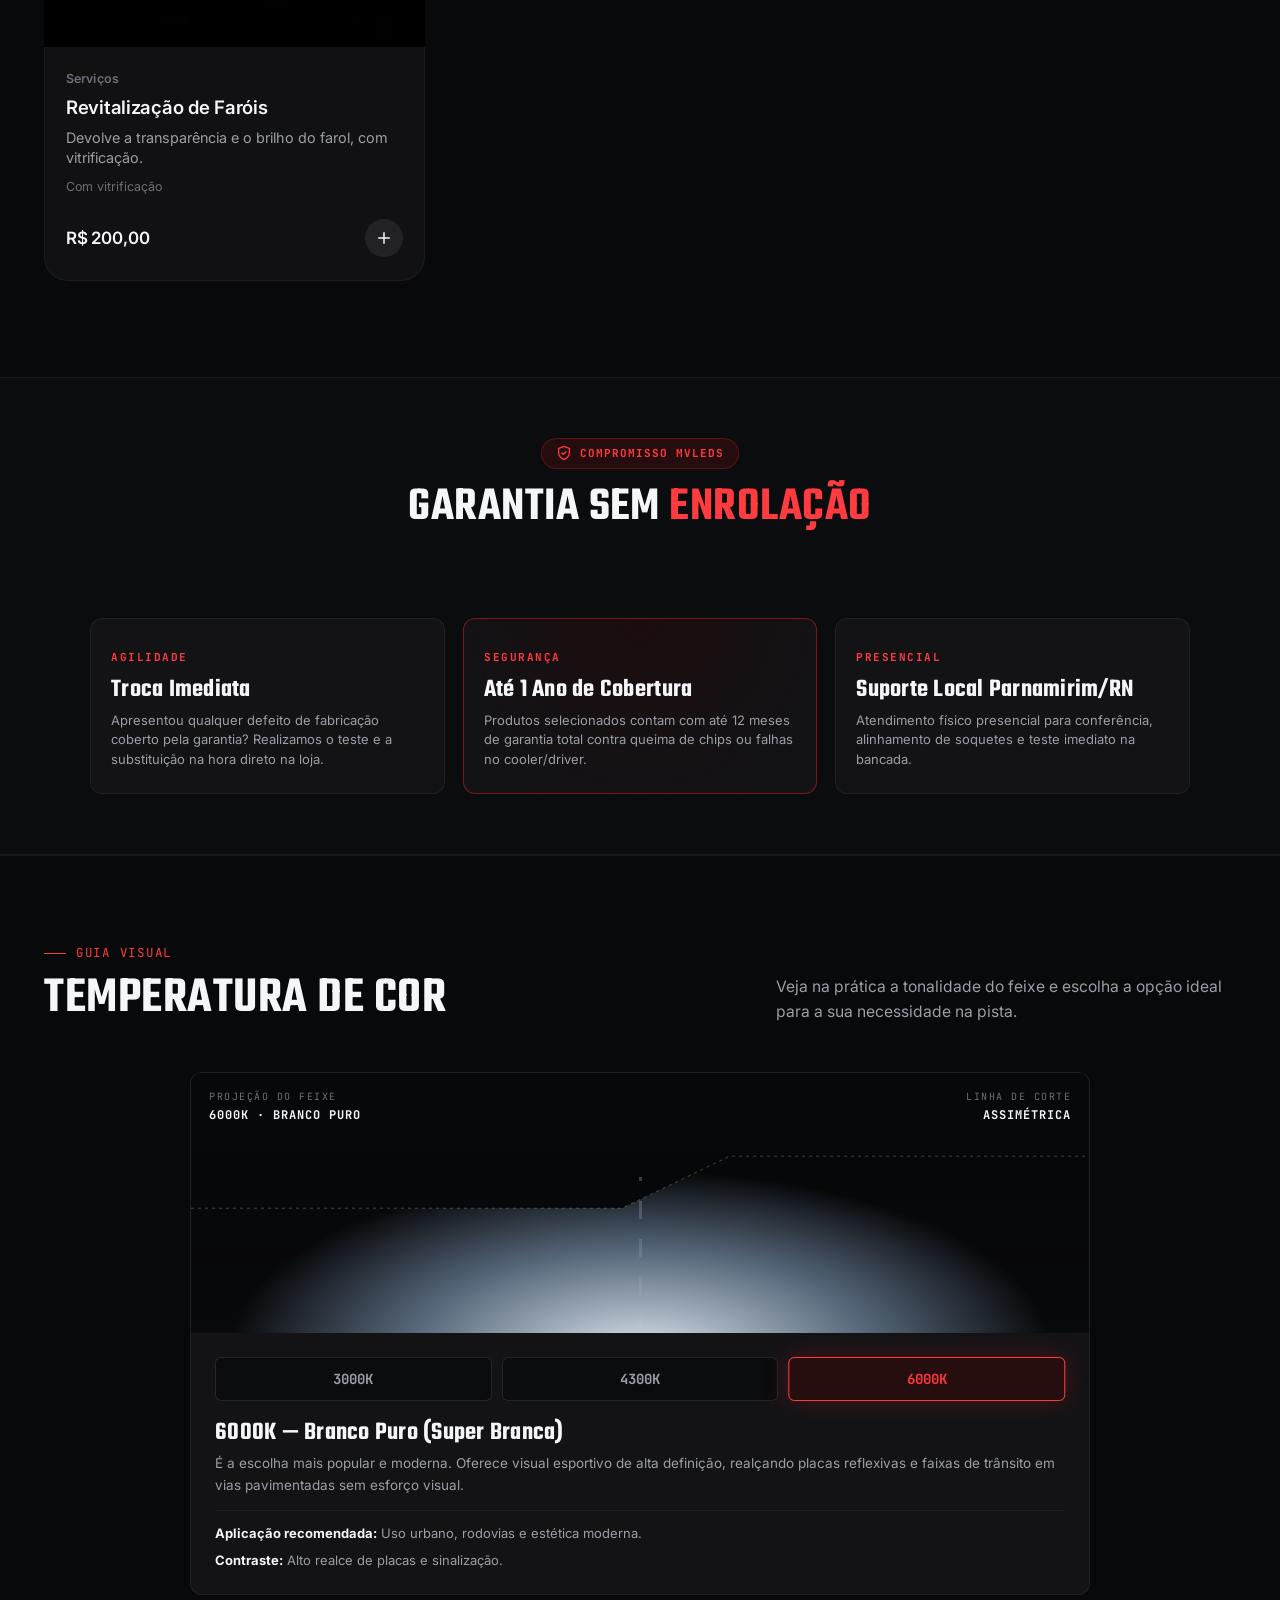
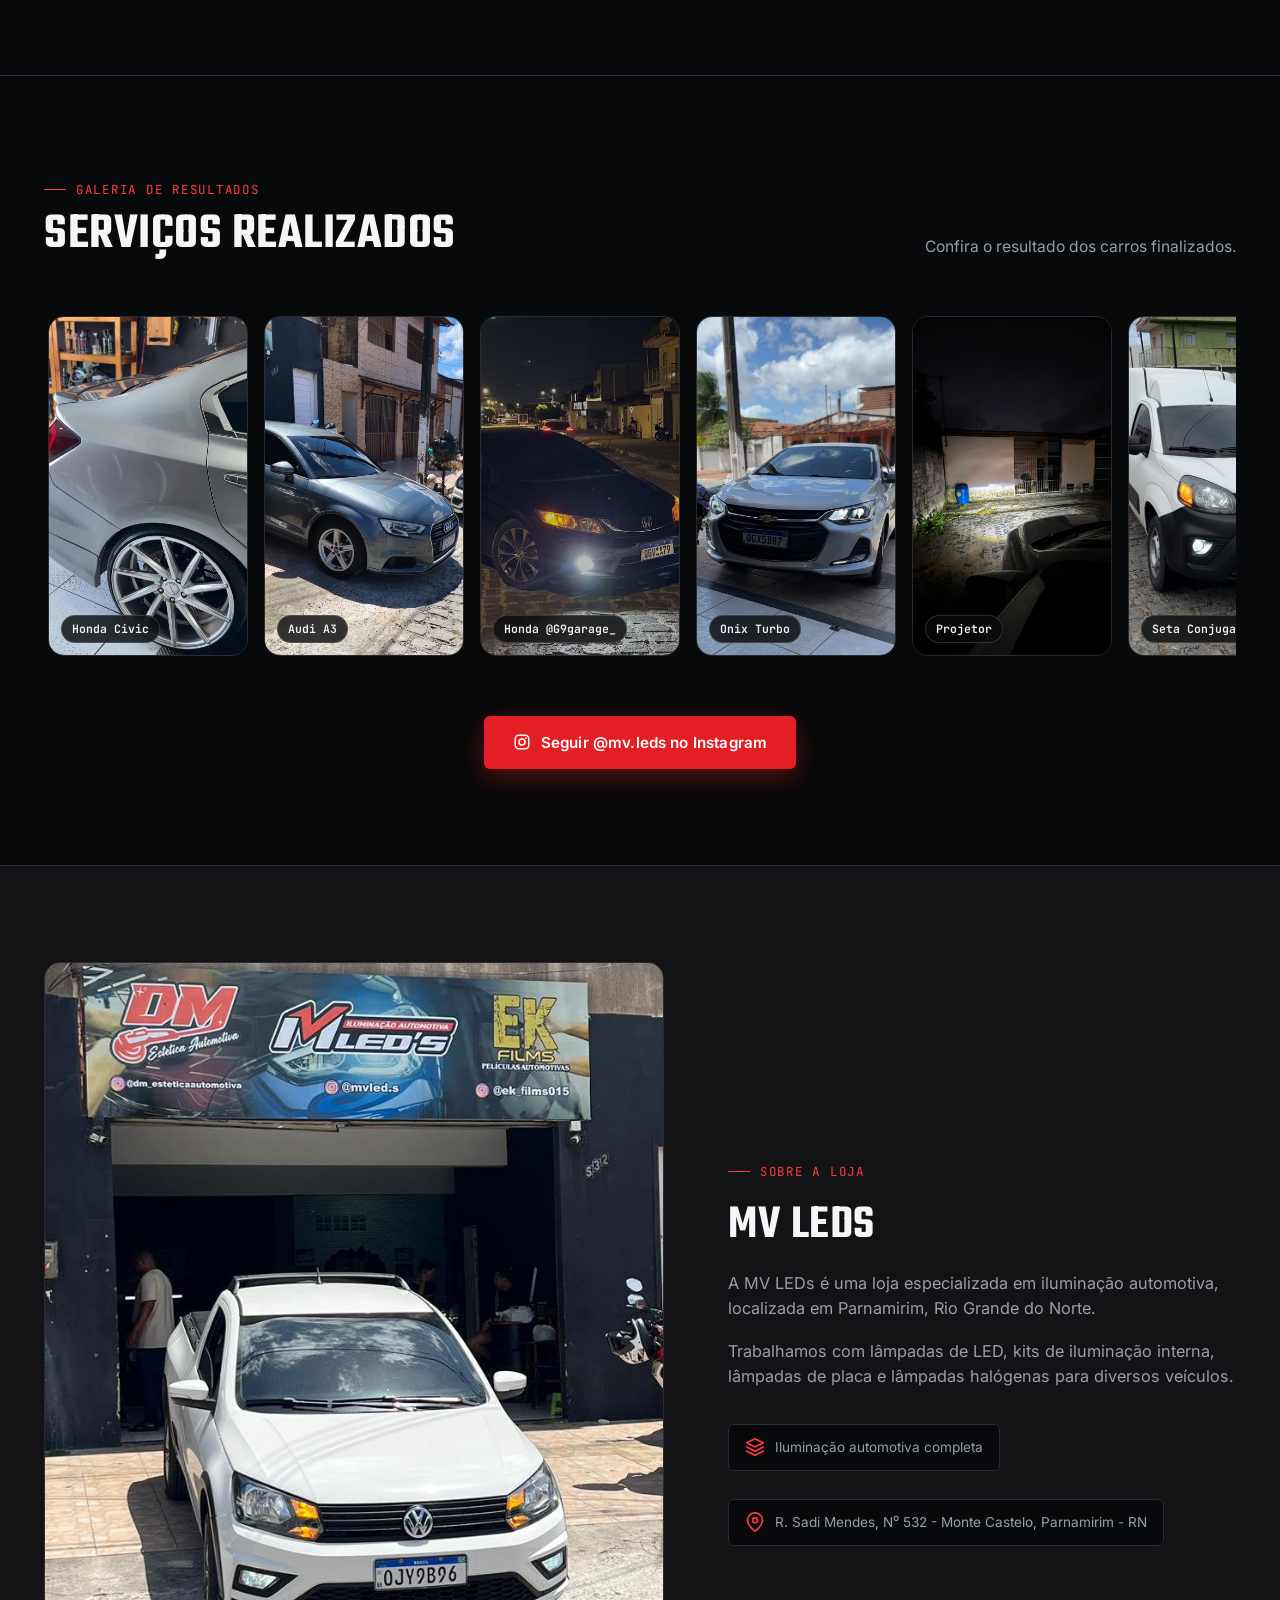
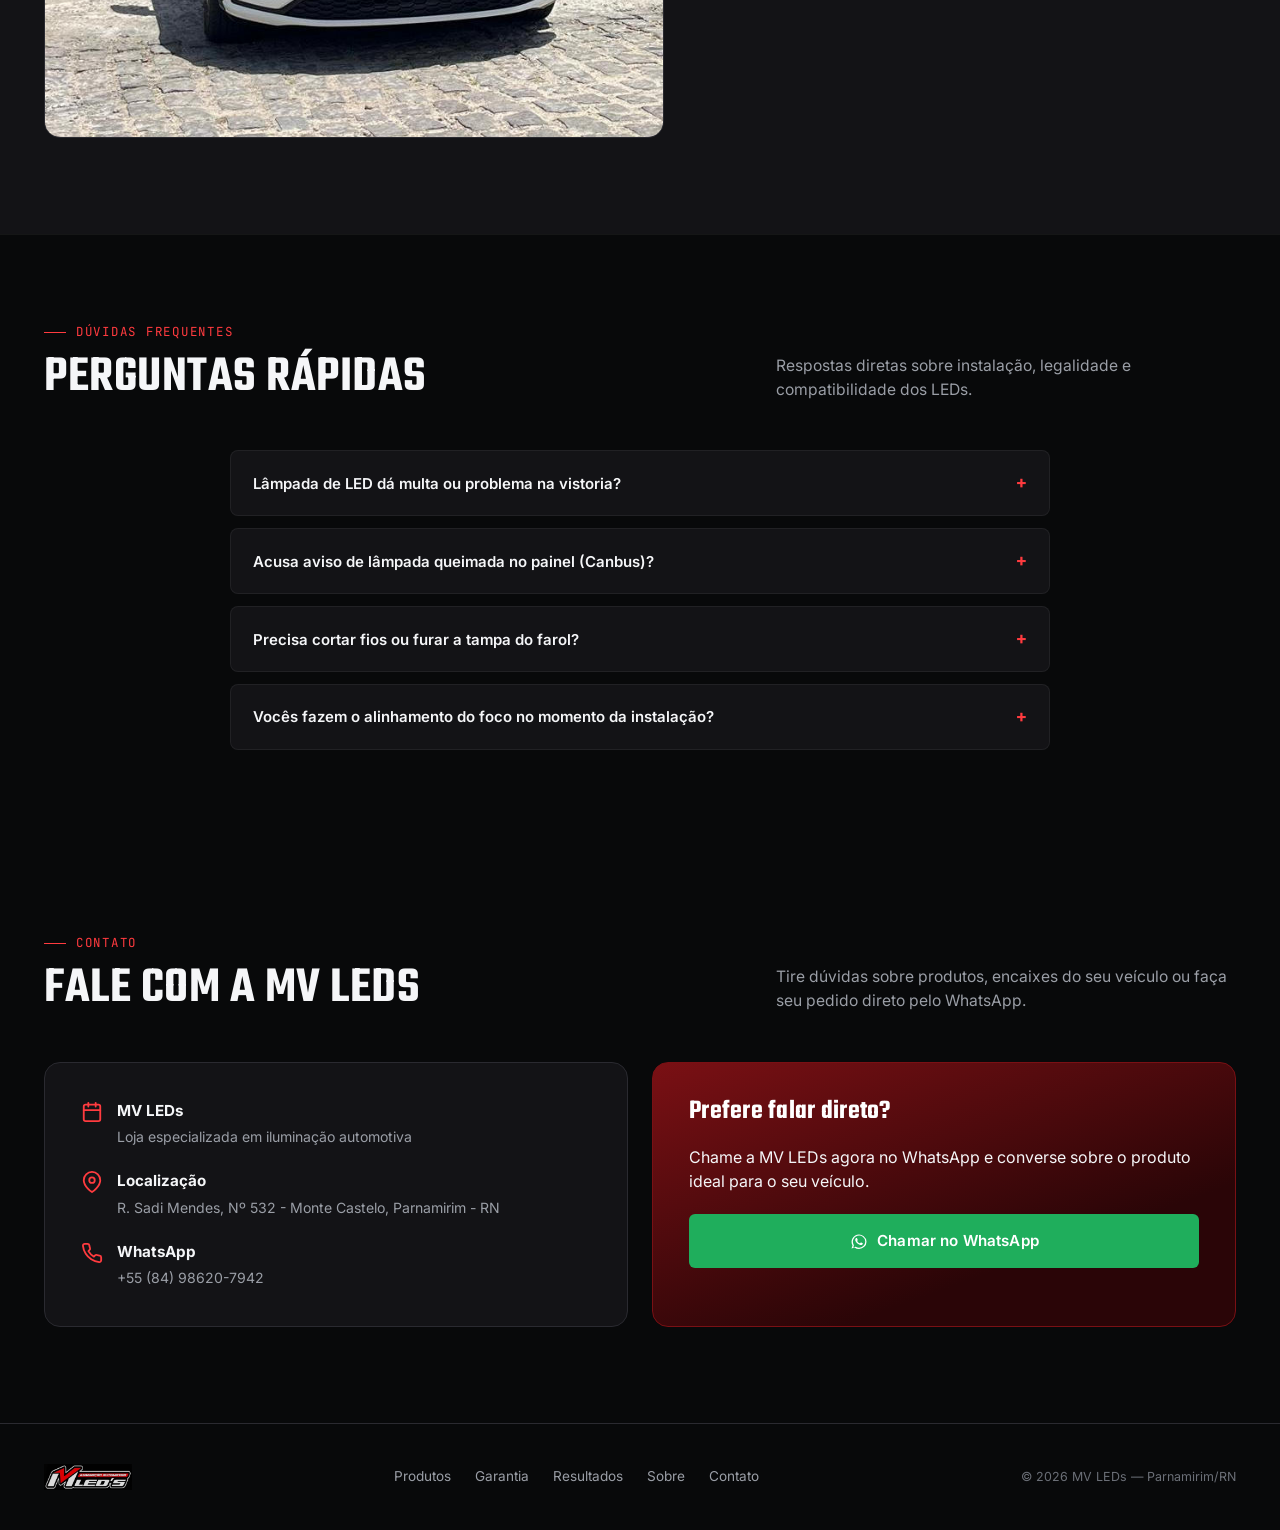
==== commit 80e0e4f4: "Vitrine de vídeos na abertura e catálogo clean estilo Apple - Montagem com 5 instalações (Audi A3, S" ====
--- a/index.html
+++ b/index.html
@@ -18,7 +18,7 @@
 <link rel="preconnect" href="https://fonts.gstatic.com" crossorigin />
 <link href="https://fonts.googleapis.com/css2?family=Teko:wght@400;500;600;700&family=Inter:wght@400;500;600;700;800&family=JetBrains+Mono:wght@400;500;700&display=swap" rel="stylesheet" />
 
-<link rel="stylesheet" href="css/styles.css?v=3" />
+<link rel="stylesheet" href="css/styles.css?v=5" />
 </head>
 <body>
 
@@ -55,14 +55,12 @@
   <section class="hero">
     <div class="hero-beam" aria-hidden="true"></div>
     <div class="hero-glare" aria-hidden="true"></div>
-    <div class="container hero-grid">
-    <div class="hero-content">
+    <div class="container hero-content">
       <span class="eyebrow">MV LEDs · Parnamirim / RN</span>
       <h1>Ilumine seu carro<br/>com <em>potência real</em>.</h1>
       <p class="lead">
-        Lâmpadas de LED, kits internos, lâmpadas de placa e halógenas para o
-        seu veículo. Escolha os produtos, monte seu pedido e finalize
-        direto pelo WhatsApp — sem cadastro, sem complicação.
+        Lâmpadas de LED, kits internos, lâmpadas de placa e halógenas.
+        Monte seu pedido e finalize direto pelo WhatsApp — sem cadastro, sem complicação.
       </p>
       <div class="hero-ctas">
         <a href="#produtos" class="btn btn-primary">
@@ -71,45 +69,40 @@
         </a>
         <a href="#contato" class="btn btn-outline">Falar com a loja</a>
       </div>
-
-      <div class="hero-meta">
-        <div class="hero-meta-item">
-          <strong>LED &amp; Halógena</strong>
-          <span>Linha completa para o seu veículo</span>
-        </div>
-        <div class="hero-meta-item">
-          <strong>Pedido direto</strong>
-          <span>Finalização via WhatsApp</span>
-        </div>
-        <div class="hero-meta-item">
-          <strong>Parnamirim/RN</strong>
-          <span>Loja física de iluminação automotiva</span>
-        </div>
-      </div>
-    </div>
-
-    <figure class="hero-reel" id="heroReel">
-      <div class="reel-frame">
-        <video class="reel-video" id="reelVideo" muted loop playsinline preload="metadata" poster="assets/images/reel-capa.jpg" aria-label="Vídeo da MV LEDs: Honda Civic com iluminação instalada na loja">
-          <source src="assets/video/mvleds-reel.mp4" type="video/mp4" />
+    </div>
+
+    <figure class="vitrine" id="vitrine">
+      <div class="vitrine-palco">
+        <video class="vitrine-video" id="vitrineVideo" muted loop playsinline preload="none" poster="assets/images/vitrine-capa.jpg" data-src-desktop="assets/video/vitrine-desktop.mp4" data-src-mobile="assets/video/vitrine-mobile.mp4" data-poster-mobile="assets/images/vitrine-capa-m.jpg" aria-label="Montagem com instalações reais da MV LEDs: Audi A3, Toyota SW4, Hyundai HB20, Volkswagen Polo e Honda Civic">
+          <source src="assets/video/vitrine-desktop.mp4" type="video/mp4" />
         </video>
-        <div class="reel-progress" aria-hidden="true"><span id="reelProgress"></span></div>
-        <div class="reel-top">
-          <img class="reel-avatar" src="assets/images/logo-cropped.jpeg" alt="" />
-          <span class="reel-handle">@mv.leds</span>
-          <span class="reel-tag">Na loja</span>
-        </div>
-        <span class="reel-play" aria-hidden="true">
+        <span class="vitrine-play" aria-hidden="true">
           <svg viewBox="0 0 24 24" fill="currentColor"><path d="M8 5.5v13l11-6.5z"/></svg>
         </span>
-        <button type="button" class="reel-sound" id="reelSound" aria-pressed="false">
+      </div>
+      <figcaption class="container vitrine-barra">
+        <span class="vitrine-legenda"><i aria-hidden="true"></i>Instalações reais feitas na loja</span>
+        <button type="button" class="vitrine-som" id="vitrineSom" aria-pressed="false">
           <svg class="i-mudo" viewBox="0 0 24 24" fill="none" stroke="currentColor" stroke-width="2" stroke-linecap="round" stroke-linejoin="round" aria-hidden="true"><path d="M11 5 6 9H3v6h3l5 4z"/><line x1="22" y1="9" x2="16" y2="15"/><line x1="16" y1="9" x2="22" y2="15"/></svg>
           <svg class="i-som" viewBox="0 0 24 24" fill="none" stroke="currentColor" stroke-width="2" stroke-linecap="round" stroke-linejoin="round" aria-hidden="true"><path d="M11 5 6 9H3v6h3l5 4z"/><path d="M15.5 8.5a5 5 0 0 1 0 7"/><path d="M18.5 5.5a9 9 0 0 1 0 13"/></svg>
-          <span class="reel-sound-label">Ativar som</span>
+          <span class="vitrine-som-texto">Ativar som</span>
         </button>
-      </div>
-      <figcaption class="reel-caption">Resultado real · Honda Civic na MV LEDs</figcaption>
+      </figcaption>
     </figure>
+
+    <div class="container hero-meta">
+      <div class="hero-meta-item">
+        <strong>LED &amp; Halógena</strong>
+        <span>Linha completa para o seu veículo</span>
+      </div>
+      <div class="hero-meta-item">
+        <strong>Pedido direto</strong>
+        <span>Finalização via WhatsApp</span>
+      </div>
+      <div class="hero-meta-item">
+        <strong>Parnamirim/RN</strong>
+        <span>Loja física de iluminação automotiva</span>
+      </div>
     </div>
   </section>
 
@@ -508,8 +501,8 @@
 </div>
 
 <script src="js/config.js"></script>
-<script src="js/products.js?v=3"></script>
-<script src="js/main.js?v=3"></script>
+<script src="js/products.js?v=4"></script>
+<script src="js/main.js?v=4"></script>
 <script defer src="/_vercel/insights/script.js"></script>
 </body>
 </html>
--- a/css/styles.css
+++ b/css/styles.css
@@ -516,31 +516,32 @@
   }
 }
 
-.hero-grid {
-  position: relative;
-  display: grid;
-  grid-template-columns: minmax(0, 1fr) auto;
-  align-items: center;
-  gap: 56px;
-}
-
 .hero-content {
   position: relative;
-  max-width: 760px;
-}
-
-/* Reel da loja no hero */
-.hero-reel {
+  max-width: 880px;
+  text-align: center;
+}
+
+.hero-content .lead {
+  margin-inline: auto;
+}
+
+.hero-content .hero-ctas {
+  justify-content: center;
+}
+
+/* Vitrine de vídeos no hero */
+.vitrine {
   position: relative;
-  margin: 0;
-  width: clamp(260px, 24vw, 330px);
-  animation: reel-in 1.1s var(--ease-out) 0.45s both;
-}
-
-@keyframes reel-in {
+  max-width: 1800px;
+  margin: 64px auto 0;
+  animation: vitrine-in 1.2s var(--ease-out) 0.55s both;
+}
+
+@keyframes vitrine-in {
   from {
     opacity: 0;
-    transform: translateY(40px) scale(0.96);
+    transform: translateY(40px);
   }
   to {
     opacity: 1;
@@ -548,135 +549,44 @@
   }
 }
 
-/* Halo vermelho atrás do vídeo */
-.hero-reel::before {
+.vitrine::before {
   content: "";
   position: absolute;
-  inset: 8% -18% 10%;
+  inset: 10% 15% 20%;
   border-radius: 50%;
-  background: radial-gradient(closest-side, rgba(227, 30, 36, 0.38), transparent);
-  filter: blur(30px);
-  animation: reel-halo 5s var(--ease-in-out) infinite;
+  background: radial-gradient(closest-side, rgba(227, 30, 36, 0.22), transparent);
+  filter: blur(40px);
   pointer-events: none;
 }
 
-@keyframes reel-halo {
-  0%, 100% { opacity: 0.55; transform: scale(0.95); }
-  50% { opacity: 1; transform: scale(1.04); }
-}
-
-.reel-frame {
+.vitrine-palco {
   position: relative;
-  aspect-ratio: 9 / 16;
-  border-radius: 28px;
-  overflow: hidden;
-  background: #000;
-  border: 1px solid rgba(255, 255, 255, 0.1);
-  box-shadow: 0 30px 70px rgba(0, 0, 0, 0.6), 0 0 0 6px rgba(255, 255, 255, 0.03);
   cursor: pointer;
-  isolation: isolate;
-}
-
-.reel-video {
+  -webkit-mask-image: linear-gradient(90deg, transparent, #000 7%, #000 93%, transparent);
+  mask-image: linear-gradient(90deg, transparent, #000 7%, #000 93%, transparent);
+}
+
+.vitrine-video {
   display: block;
   width: 100%;
-  height: 100%;
+  height: auto;
+  aspect-ratio: 1600 / 520;
   object-fit: cover;
-}
-
-.reel-frame::before,
-.reel-frame::after {
-  content: "";
+  background: #000;
+}
+
+.vitrine-play {
   position: absolute;
-  left: 0;
-  right: 0;
-  z-index: 1;
-  pointer-events: none;
-}
-
-.reel-frame::before {
-  top: 0;
-  height: 26%;
-  background: linear-gradient(rgba(0, 0, 0, 0.55), transparent);
-}
-
-.reel-frame::after {
-  bottom: 0;
-  height: 30%;
-  background: linear-gradient(transparent, rgba(0, 0, 0, 0.6));
-}
-
-.reel-progress {
-  position: absolute;
-  z-index: 2;
-  top: 12px;
-  left: 14px;
-  right: 14px;
-  height: 3px;
-  border-radius: 3px;
-  background: rgba(255, 255, 255, 0.25);
-  overflow: hidden;
-}
-
-.reel-progress span {
-  display: block;
-  height: 100%;
-  background: #fff;
-  transform-origin: left center;
-  transform: scaleX(0);
-}
-
-.reel-top {
-  position: absolute;
-  z-index: 2;
-  top: 26px;
-  left: 14px;
-  right: 14px;
-  display: flex;
-  align-items: center;
-  gap: 8px;
-}
-
-.reel-avatar {
-  width: 30px;
-  height: 30px;
-  border-radius: 50%;
-  object-fit: cover;
-  border: 2px solid var(--red);
-}
-
-.reel-handle {
-  font-size: 0.82rem;
-  font-weight: 600;
-  color: #fff;
-}
-
-.reel-tag {
-  margin-left: auto;
-  padding: 3px 9px;
-  border-radius: 999px;
-  background: var(--red);
-  font-family: var(--font-mono);
-  font-size: 0.62rem;
-  font-weight: 700;
-  letter-spacing: 0.06em;
-  text-transform: uppercase;
-  color: #fff;
-}
-
-.reel-play {
-  position: absolute;
-  z-index: 2;
   top: 50%;
   left: 50%;
-  width: 66px;
-  height: 66px;
-  margin: -33px 0 0 -33px;
+  width: 72px;
+  height: 72px;
+  margin: -36px 0 0 -36px;
   display: grid;
   place-items: center;
   border-radius: 50%;
-  background: rgba(8, 9, 10, 0.55);
-  backdrop-filter: blur(8px);
+  background: rgba(8, 9, 10, 0.6);
+  backdrop-filter: blur(10px);
   border: 1px solid rgba(255, 255, 255, 0.2);
   color: #fff;
   opacity: 0;
@@ -685,77 +595,95 @@
   pointer-events: none;
 }
 
-.reel-play svg {
-  width: 28px;
-  height: 28px;
-  margin-left: 3px;
-}
-
-.hero-reel.is-paused .reel-play {
+.vitrine-play svg {
+  width: 30px;
+  height: 30px;
+  margin-left: 4px;
+}
+
+.vitrine.is-paused .vitrine-play {
   opacity: 1;
   transform: none;
 }
 
-.reel-sound {
-  position: absolute;
-  z-index: 3;
-  left: 14px;
-  bottom: 14px;
+.vitrine-barra {
+  display: flex;
+  align-items: center;
+  justify-content: space-between;
+  gap: 16px;
+  margin-top: 18px;
+}
+
+.vitrine-legenda {
   display: inline-flex;
   align-items: center;
+  gap: 10px;
+  font-family: var(--font-mono);
+  font-size: 0.74rem;
+  letter-spacing: 0.04em;
+  color: var(--steel);
+}
+
+.vitrine-legenda i {
+  width: 7px;
+  height: 7px;
+  border-radius: 50%;
+  background: var(--red-bright);
+  box-shadow: 0 0 10px var(--red-bright);
+  animation: pulse-dot 1.6s ease-in-out infinite;
+}
+
+.vitrine-som {
+  position: relative;
+  display: inline-flex;
+  align-items: center;
   gap: 8px;
-  padding: 9px 14px 9px 11px;
+  flex-shrink: 0;
+  padding: 10px 16px 10px 12px;
   border-radius: 999px;
-  border: 1px solid rgba(255, 255, 255, 0.22);
-  background: rgba(8, 9, 10, 0.55);
-  backdrop-filter: blur(10px);
-  color: #fff;
-  font-size: 0.8rem;
+  border: 1px solid var(--panel-line);
+  background: var(--panel);
+  color: var(--ice);
+  font-size: 0.84rem;
   font-weight: 600;
   transition: background-color 0.2s ease, border-color 0.2s ease, transform 0.2s var(--ease-out);
 }
 
-.reel-sound:hover {
+.vitrine-som:hover {
   background: var(--red);
   border-color: var(--red);
 }
 
-.reel-sound:active {
+.vitrine-som:active {
   transform: scale(0.95);
 }
 
-.reel-sound svg {
+.vitrine-som svg {
   width: 18px;
   height: 18px;
 }
 
-.reel-sound .i-som,
-.reel-sound[aria-pressed="true"] .i-mudo {
+.vitrine-som .i-som,
+.vitrine-som[aria-pressed="true"] .i-mudo {
   display: none;
 }
 
-.reel-sound[aria-pressed="true"] .i-som {
+.vitrine-som[aria-pressed="true"] .i-som {
   display: block;
 }
 
-/* Pulso no botão enquanto o som está desligado */
-.reel-sound[aria-pressed="false"]::after {
+.vitrine-som[aria-pressed="false"]::after {
   content: "";
   position: absolute;
   inset: -1px;
   border-radius: inherit;
-  border: 2px solid rgba(255, 255, 255, 0.6);
+  border: 2px solid rgba(255, 255, 255, 0.5);
   animation: wa-ring 2.6s ease-out 2s infinite;
   pointer-events: none;
 }
 
-.reel-caption {
-  margin-top: 14px;
-  text-align: center;
-  font-family: var(--font-mono);
-  font-size: 0.72rem;
-  letter-spacing: 0.04em;
-  color: var(--steel-dim);
+.hero > .hero-meta {
+  justify-content: center;
 }
 
 /* Entrada escalonada do hero */
@@ -3322,14 +3250,6 @@
 
 /* Responsividade geral */
 @media (max-width: 900px) {
-  .hero-grid {
-    grid-template-columns: 1fr;
-    gap: 48px;
-  }
-
-  .hero-reel {
-    justify-self: center;
-  }
 
   .about-grid {
     grid-template-columns: 1fr;
@@ -3400,9 +3320,21 @@
     padding: calc(var(--header-h) + 56px) 0 64px;
   }
 
-  .hero-reel {
-    width: min(100%, 340px);
-    justify-self: center;
+  .vitrine {
+    margin-top: 44px;
+  }
+
+  .vitrine-video {
+    aspect-ratio: 720 / 760;
+  }
+
+  .vitrine-palco {
+    -webkit-mask-image: none;
+    mask-image: none;
+  }
+
+  .vitrine-legenda {
+    font-size: 0.68rem;
   }
 
   .hero-glare {
@@ -3519,3 +3451,318 @@
     display: none;
   }
 }
+
+/* Catálogo clean (estilo Apple) */
+.filter-chip {
+  border-color: transparent;
+  background: #1c1c1f;
+}
+
+.filter-chip:hover {
+  border-color: transparent;
+  background: #26262a;
+}
+
+.filter-chip[aria-pressed="true"] {
+  background: var(--ice);
+  border-color: var(--ice);
+  color: var(--void);
+}
+
+.product-grid {
+  grid-template-columns: repeat(auto-fill, minmax(340px, 1fr));
+  gap: 24px;
+}
+
+.product-card {
+  background: #111113;
+  border: 0;
+  border-radius: 24px;
+  overflow: hidden;
+  box-shadow: inset 0 0 0 1px rgba(255, 255, 255, 0.05);
+  transition: transform 0.5s var(--ease-out);
+}
+
+.product-card::before {
+  border-radius: 24px;
+  box-shadow: 0 30px 60px -24px rgba(0, 0, 0, 0.9), 0 0 0 1px rgba(255, 255, 255, 0.08);
+}
+
+.product-card::after,
+.product-media::after {
+  display: none;
+}
+
+.product-card:hover,
+.product-card:focus-within {
+  transform: translateY(-6px);
+}
+
+.product-media {
+  border-radius: 0;
+  aspect-ratio: 5 / 4;
+}
+
+.product-media img {
+  transition: transform 1.2s var(--ease-out);
+}
+
+.product-card:hover .product-media img {
+  transform: scale(1.04);
+}
+
+.product-body {
+  padding: 22px 22px 24px;
+  gap: 8px;
+}
+
+.product-eyebrow {
+  font-size: 0.78rem;
+  font-weight: 600;
+  letter-spacing: 0.01em;
+  color: var(--steel-dim);
+}
+
+.product-eyebrow--red {
+  color: var(--red-bright);
+}
+
+.product-eyebrow--green {
+  color: var(--success);
+}
+
+.product-name {
+  font-family: var(--font-body);
+  font-size: 1.16rem;
+  font-weight: 600;
+  letter-spacing: -0.015em;
+  line-height: 1.25;
+}
+
+.product-desc {
+  font-size: 0.9rem;
+  line-height: 1.45;
+}
+
+.product-specs {
+  font-size: 0.78rem;
+  color: var(--steel-dim);
+}
+
+.power {
+  margin-top: 4px;
+}
+
+.product-footer {
+  margin-top: auto;
+  padding-top: 14px;
+}
+
+.product-price {
+  margin: 0;
+  font-size: 1.06rem;
+  font-weight: 600;
+  letter-spacing: -0.01em;
+  color: var(--ice);
+  white-space: nowrap;
+}
+
+.pp-label,
+.pp-unit {
+  font-size: 0.82rem;
+  font-weight: 400;
+  color: var(--steel);
+}
+
+.pp-label {
+  display: block;
+  margin-bottom: 2px;
+  font-size: 0.74rem;
+}
+
+.product-price--consulta {
+  color: var(--red-bright);
+}
+
+.choose-btn {
+  height: 38px;
+  padding: 0 14px 0 16px;
+  border: 0;
+  border-radius: 999px;
+  background: var(--red);
+  color: #fff;
+}
+
+.choose-btn:hover {
+  background: var(--red-bright);
+}
+
+.add-btn {
+  width: 38px;
+  height: 38px;
+  border-radius: 50%;
+  border: 0;
+  background: #222226;
+}
+
+.modal-info h3 {
+  font-family: var(--font-body);
+  font-size: 1.75rem;
+  font-weight: 600;
+  letter-spacing: -0.02em;
+  line-height: 1.15;
+}
+
+@media (max-width: 760px) {
+  .product-grid {
+    grid-template-columns: 1fr;
+    gap: 12px;
+  }
+
+  .product-card {
+    flex-direction: row;
+    border-radius: 20px;
+  }
+
+  .product-card::before {
+    border-radius: 20px;
+  }
+
+  .product-card:hover,
+  .product-card:focus-within {
+    transform: none;
+  }
+
+  .product-media {
+    flex: 0 0 112px;
+    width: 112px;
+    aspect-ratio: auto;
+  }
+
+  .product-body {
+    padding: 14px 14px 14px 16px;
+    gap: 3px;
+    min-width: 0;
+  }
+
+  .product-name {
+    font-size: 1rem;
+  }
+
+  .product-desc {
+    display: none;
+  }
+
+  .product-specs {
+    overflow: hidden;
+    text-overflow: ellipsis;
+    white-space: nowrap;
+  }
+
+  .power {
+    margin-top: 6px;
+  }
+
+  .product-footer {
+    padding-top: 10px;
+    gap: 8px;
+  }
+
+  .product-price {
+    font-size: 0.98rem;
+  }
+
+  .pp-label {
+    display: block;
+    font-size: 0.7rem;
+  }
+
+  .choose-btn {
+    width: auto;
+    height: 34px;
+    padding: 0 12px 0 14px;
+    font-size: 0.8rem;
+  }
+
+  .choose-text {
+    position: static;
+    width: auto;
+    height: auto;
+    overflow: visible;
+    clip: auto;
+  }
+
+  .add-btn {
+    width: 34px;
+    height: 34px;
+  }
+
+  /* Detalhe do produto como folha que sobe da base */
+  .modal {
+    align-items: flex-end;
+    padding: 0;
+  }
+
+  .modal-panel {
+    width: 100%;
+    max-height: 92vh;
+    max-height: 92svh;
+    border-radius: 26px 26px 0 0;
+    border-bottom: 0;
+    transform: translateY(100%);
+    transition: transform 0.55s var(--ease-drawer);
+  }
+
+  .modal.is-open .modal-panel {
+    transform: none;
+  }
+
+  .modal-panel::before {
+    content: "";
+    position: absolute;
+    z-index: 3;
+    top: 8px;
+    left: 50%;
+    width: 40px;
+    height: 5px;
+    margin-left: -20px;
+    border-radius: 5px;
+    background: rgba(255, 255, 255, 0.45);
+  }
+
+  .modal-media {
+    position: relative;
+    min-height: 0;
+    aspect-ratio: 16 / 11;
+    overflow: hidden;
+  }
+
+  .modal-media img {
+    position: absolute;
+    inset: 0;
+  }
+
+  .hero > .hero-meta {
+    flex-direction: column;
+    align-items: flex-start;
+    gap: 18px;
+    width: fit-content;
+    margin-inline: auto;
+  }
+
+  .modal-info {
+    padding: 22px 20px 0;
+  }
+
+  .modal-info h3 {
+    font-size: 1.45rem;
+  }
+
+  .modal-actions {
+    position: sticky;
+    bottom: 0;
+    margin: 4px -20px 0;
+    padding: 18px 20px calc(16px + env(safe-area-inset-bottom));
+    background: linear-gradient(rgba(19, 19, 22, 0), var(--panel) 28%);
+  }
+}
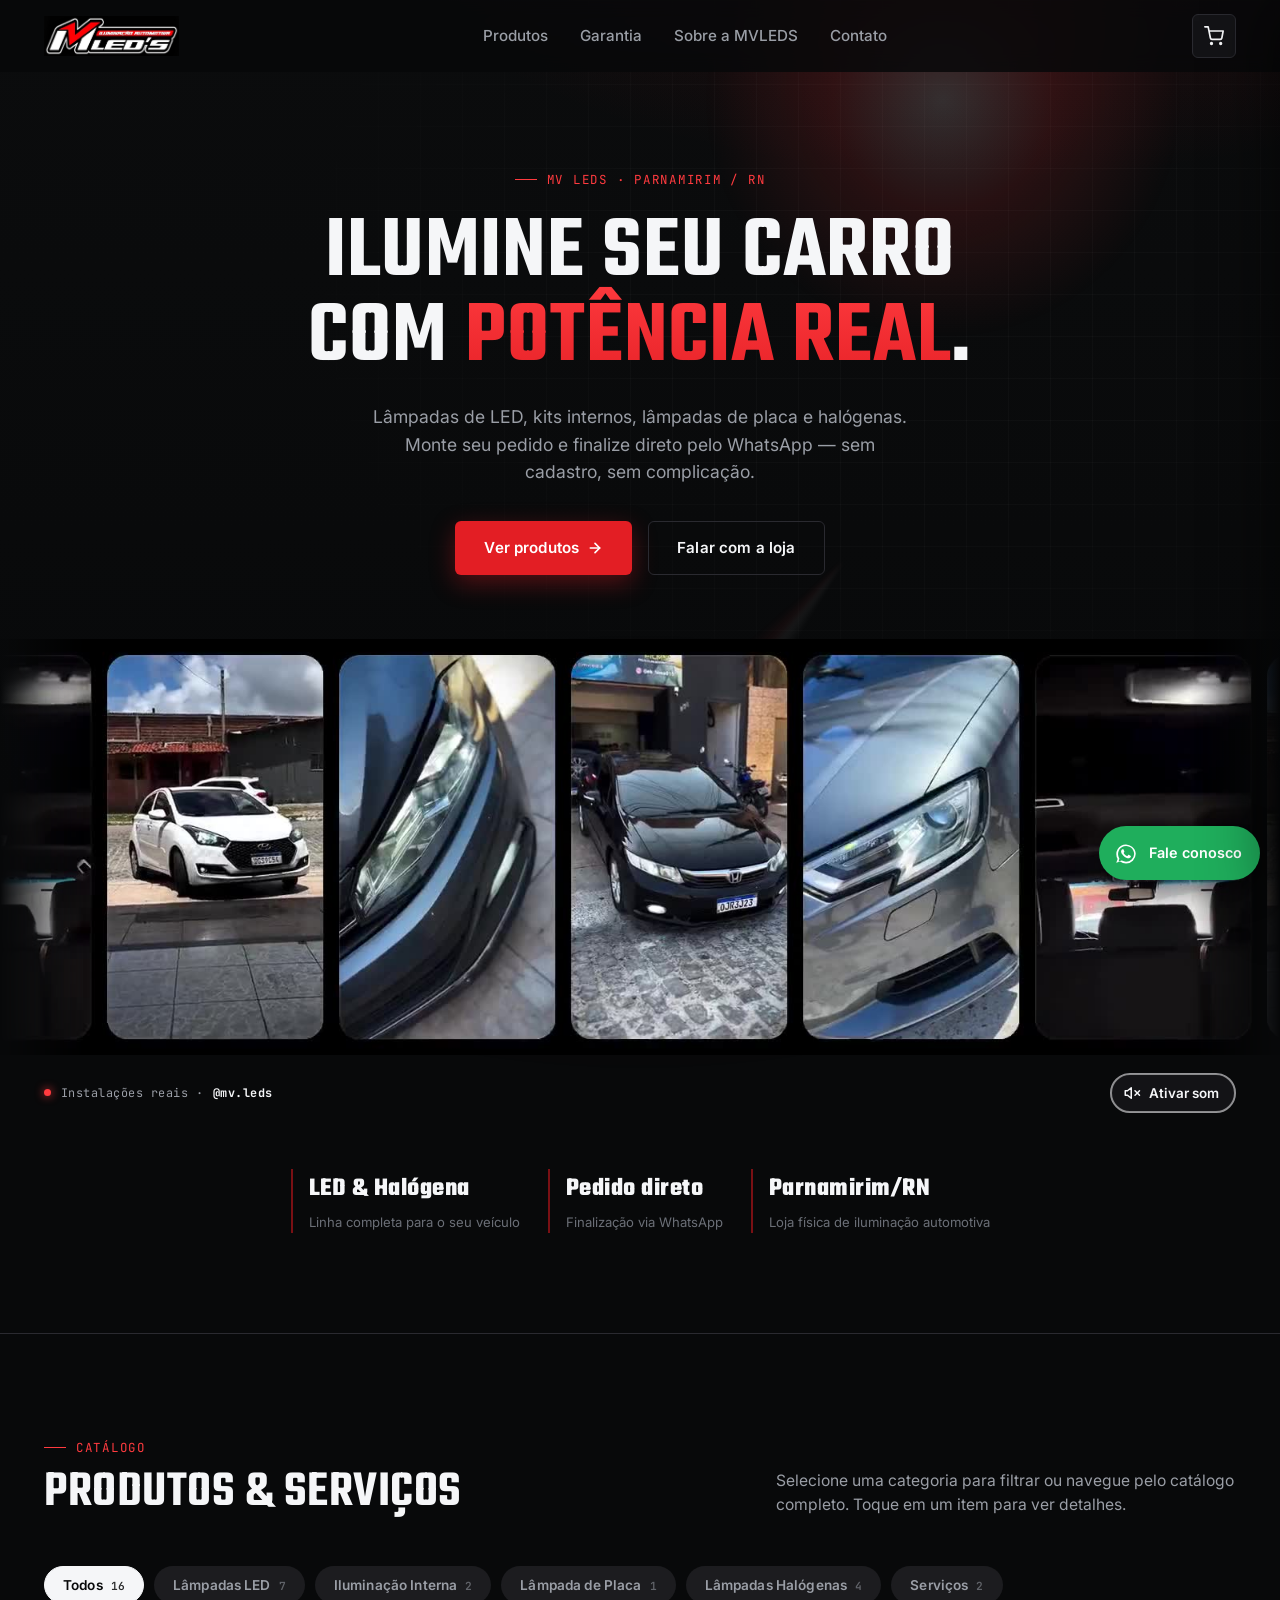
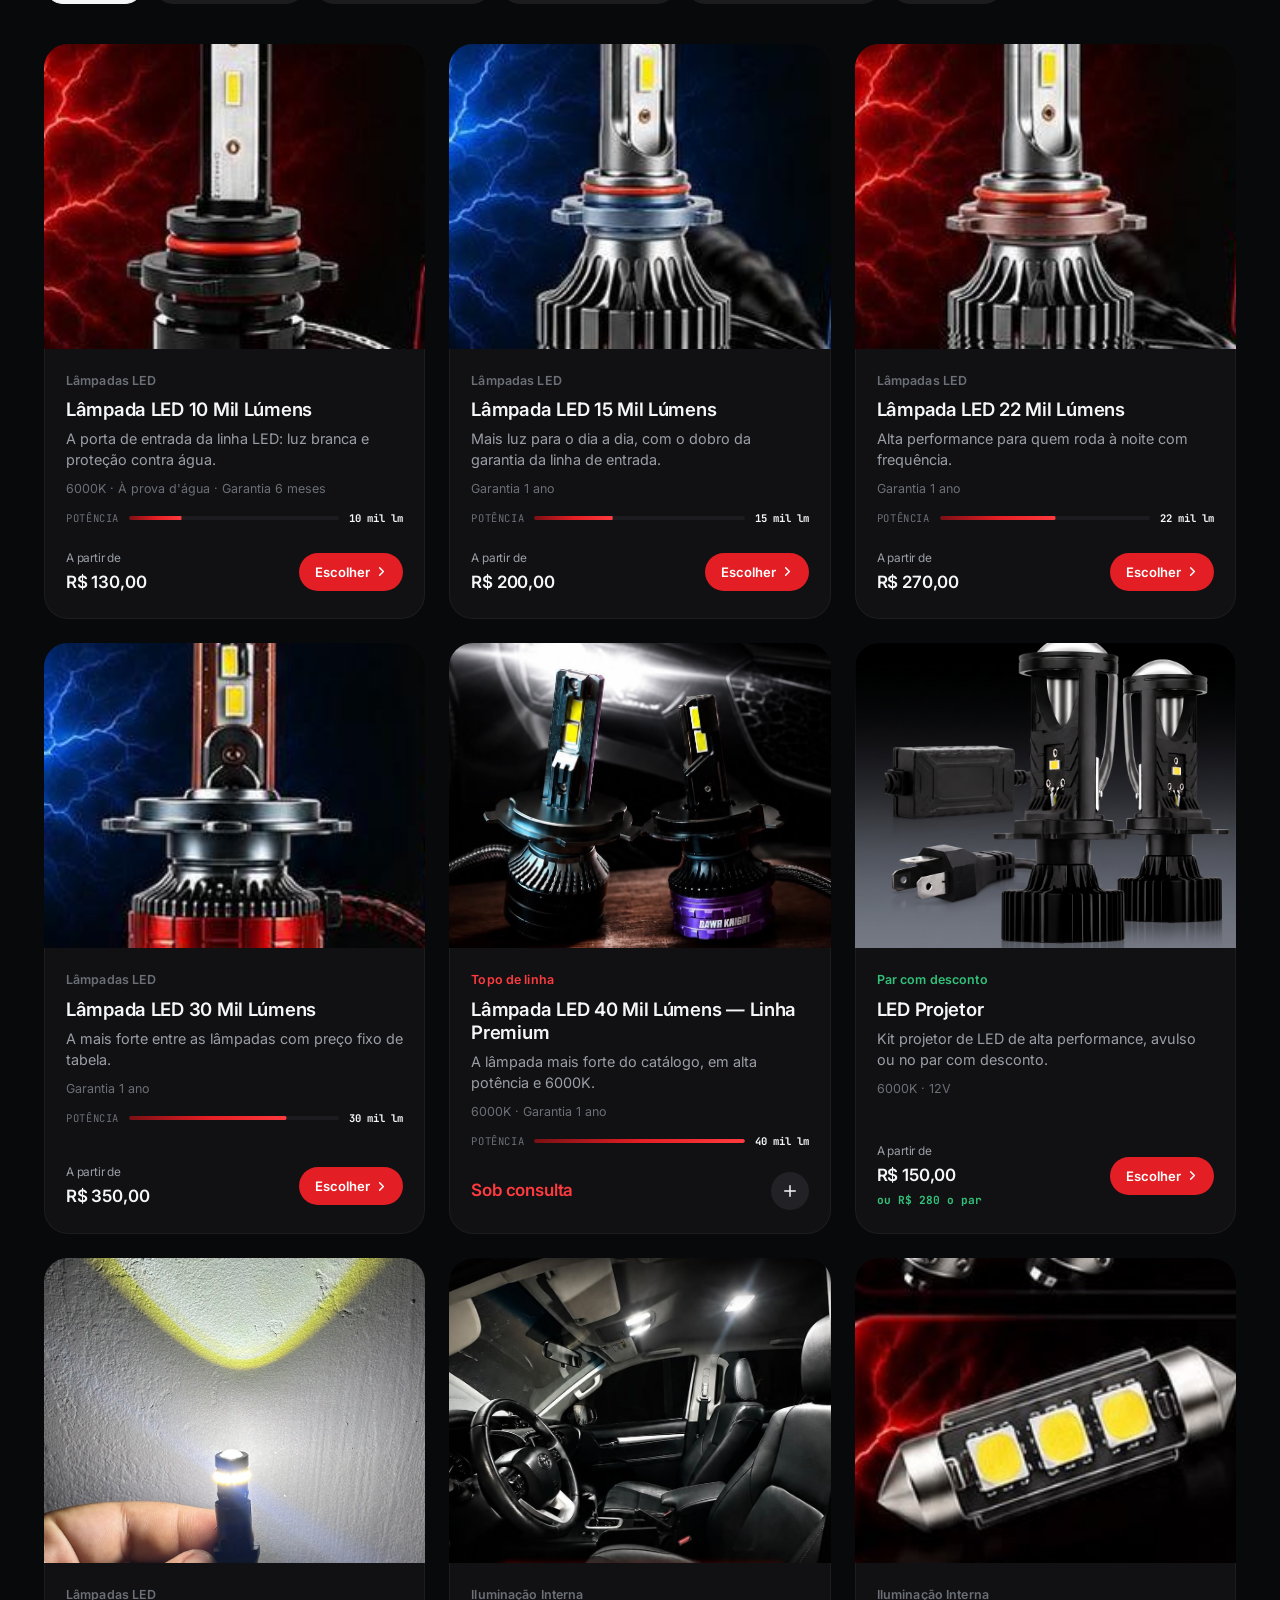
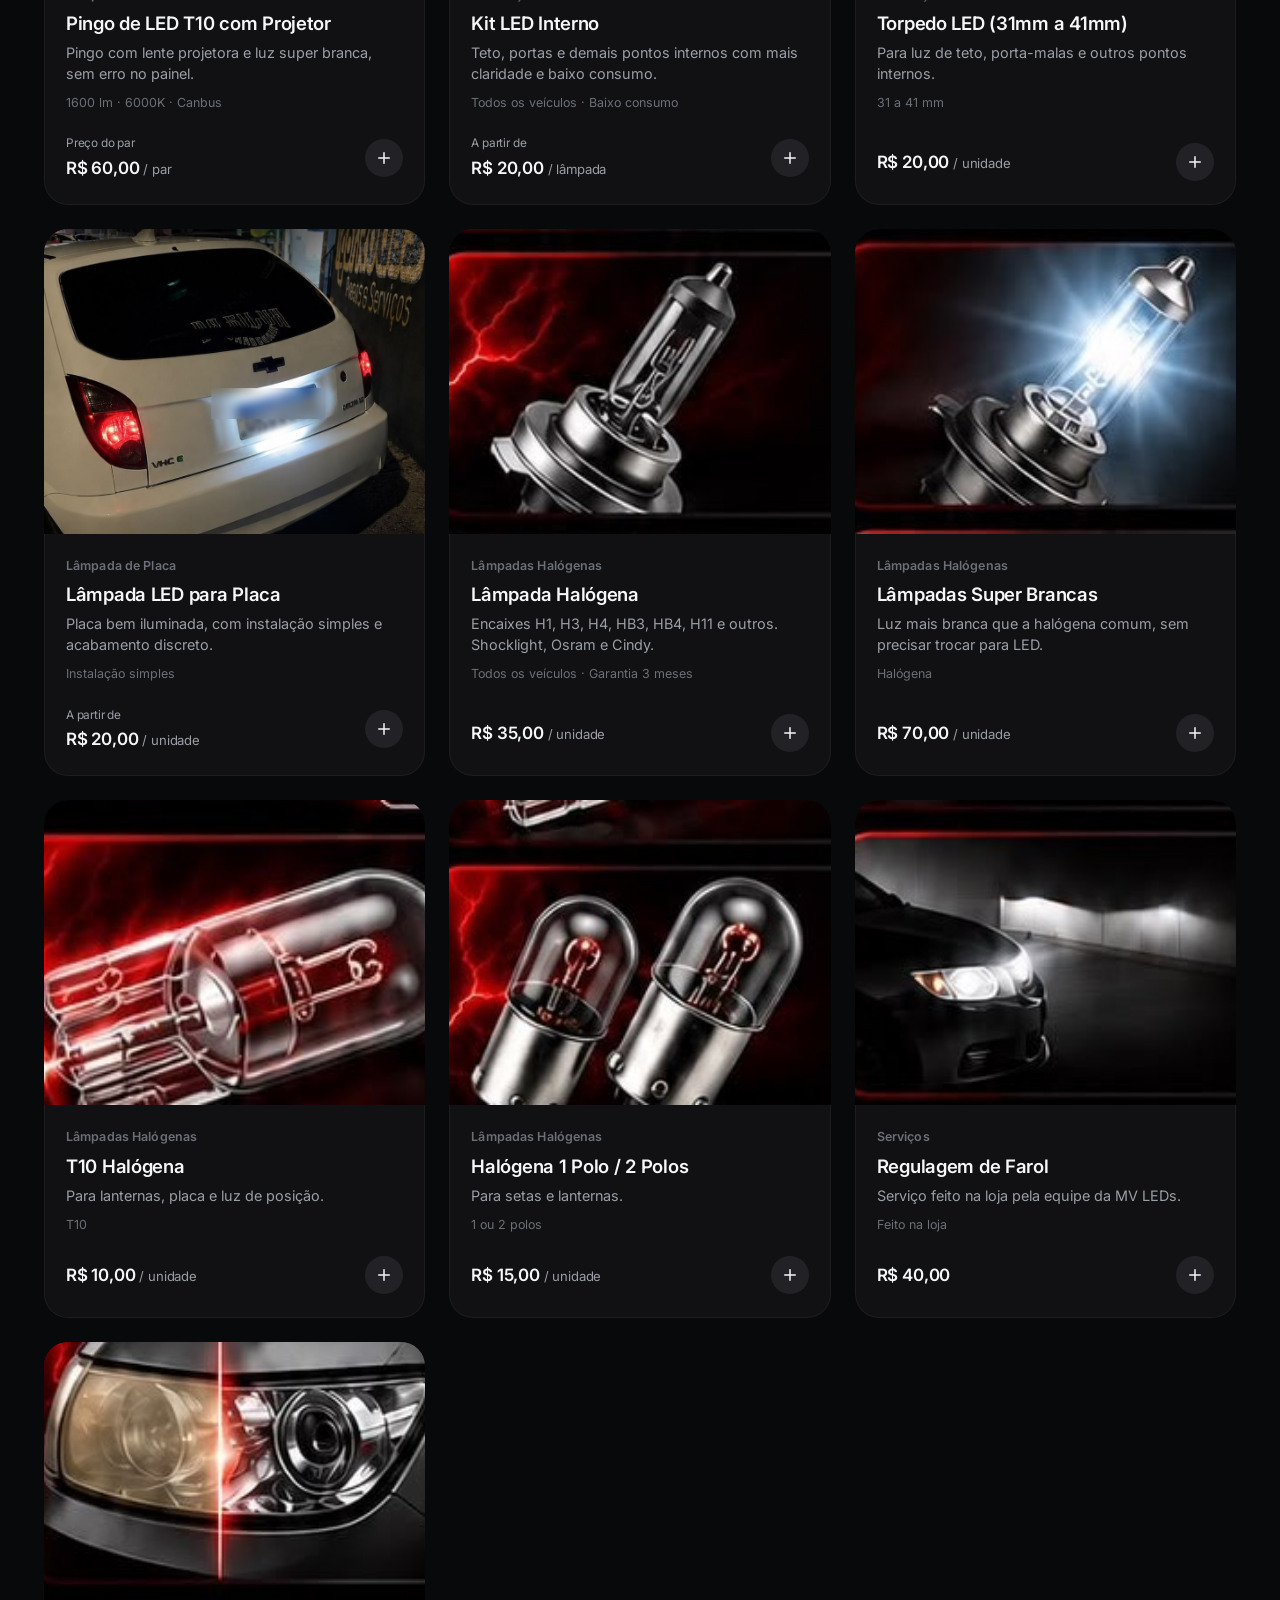
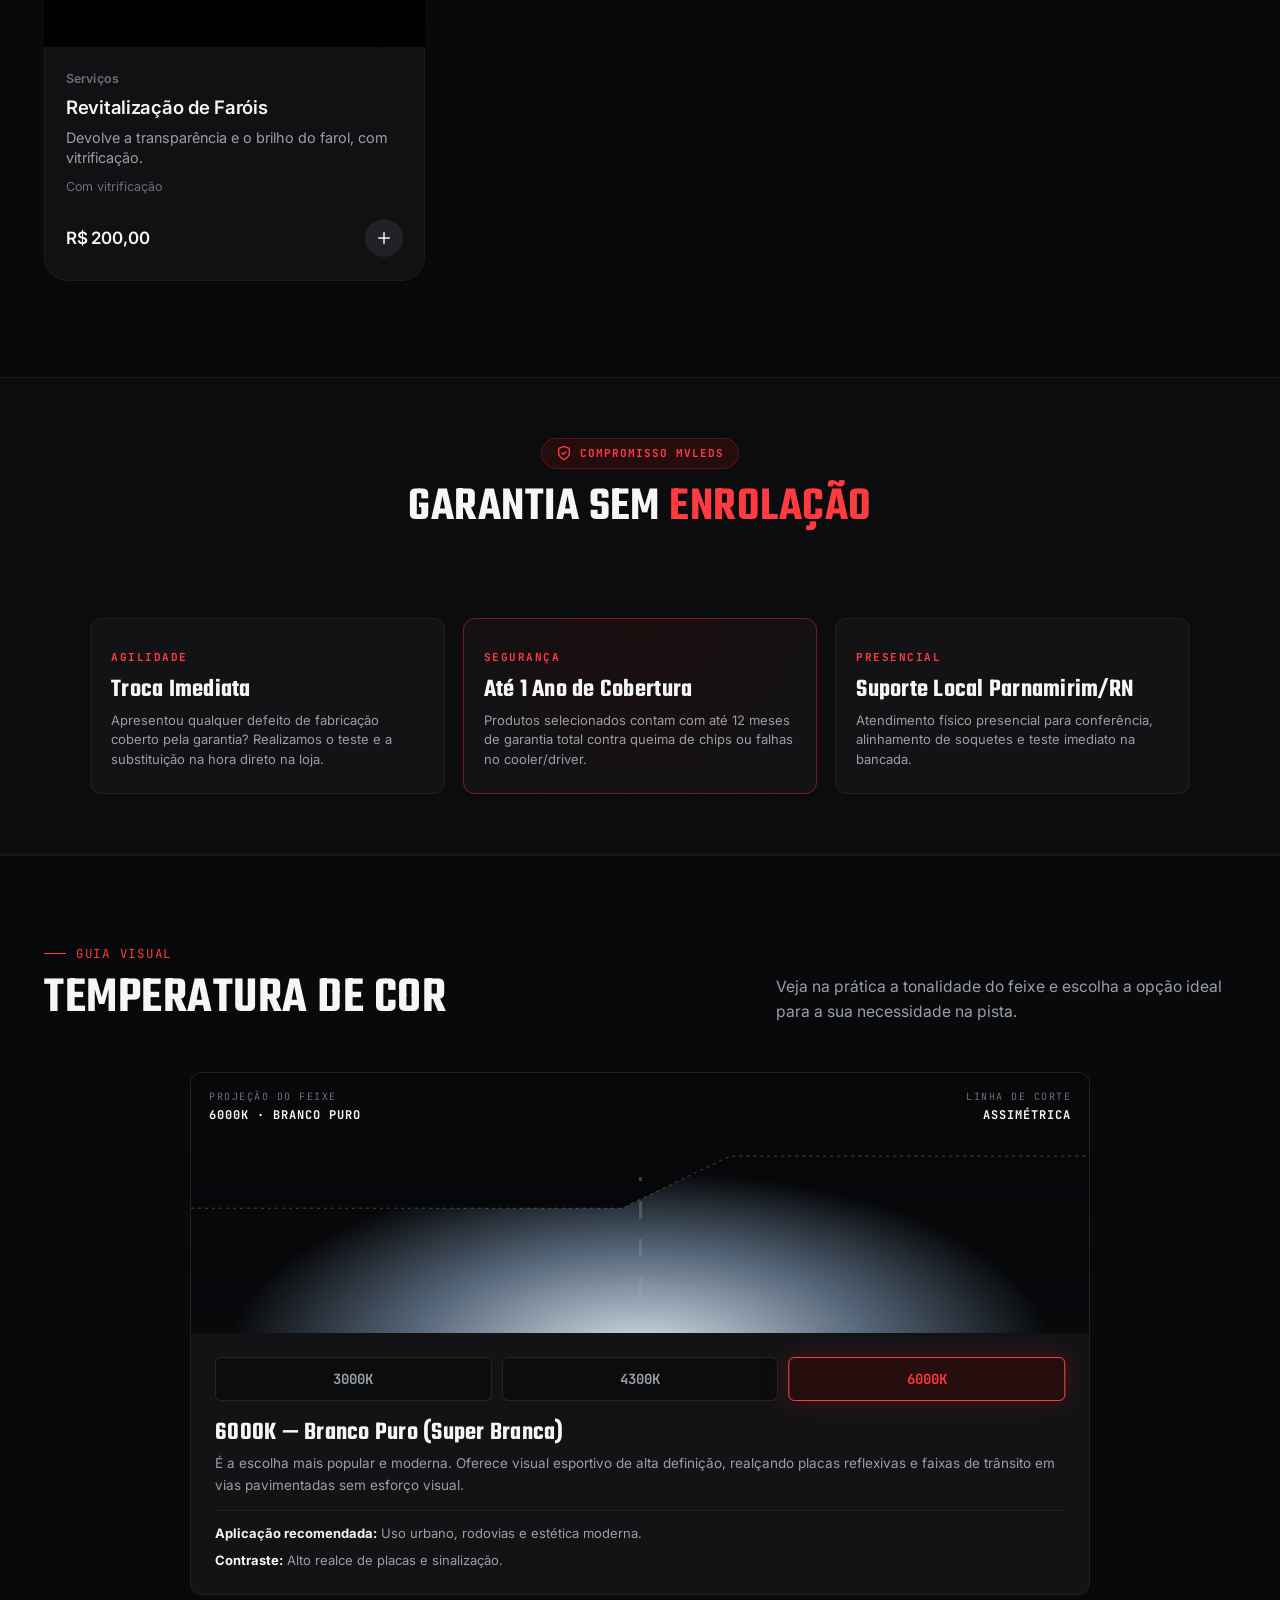
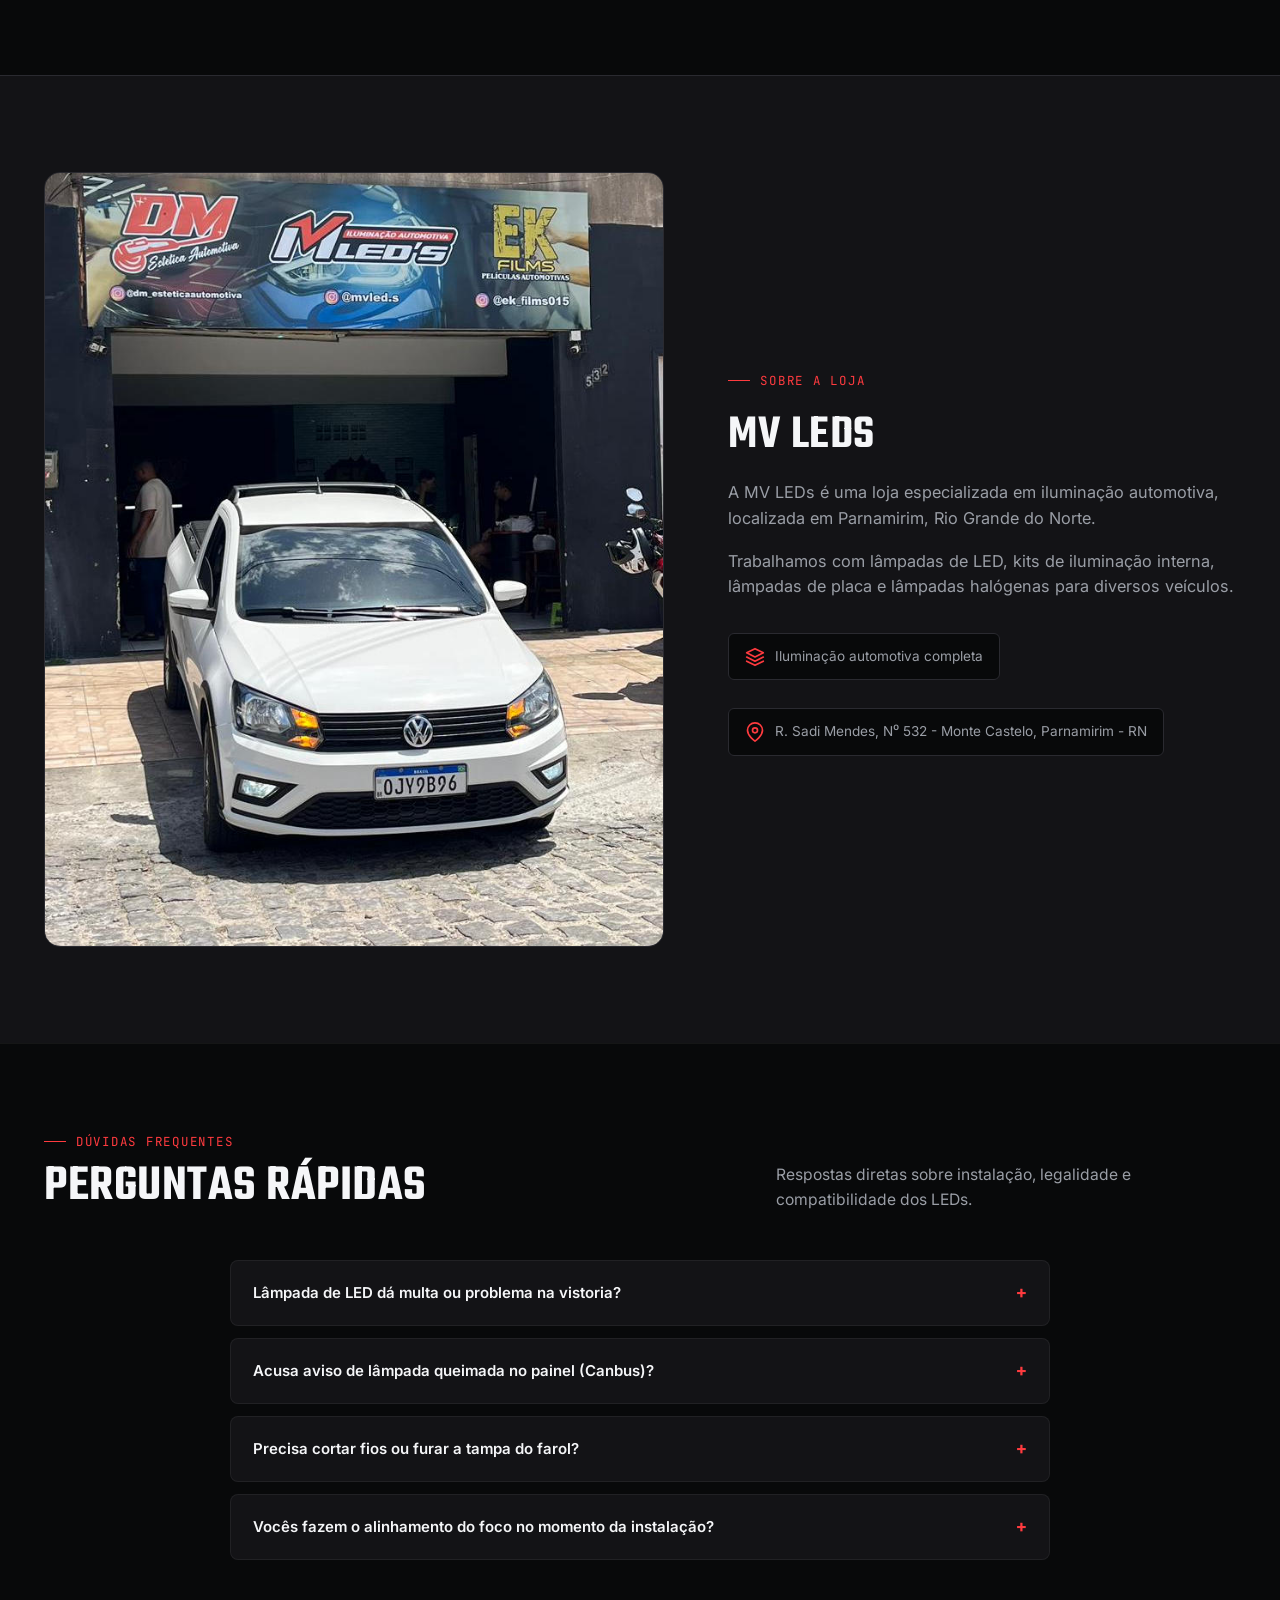
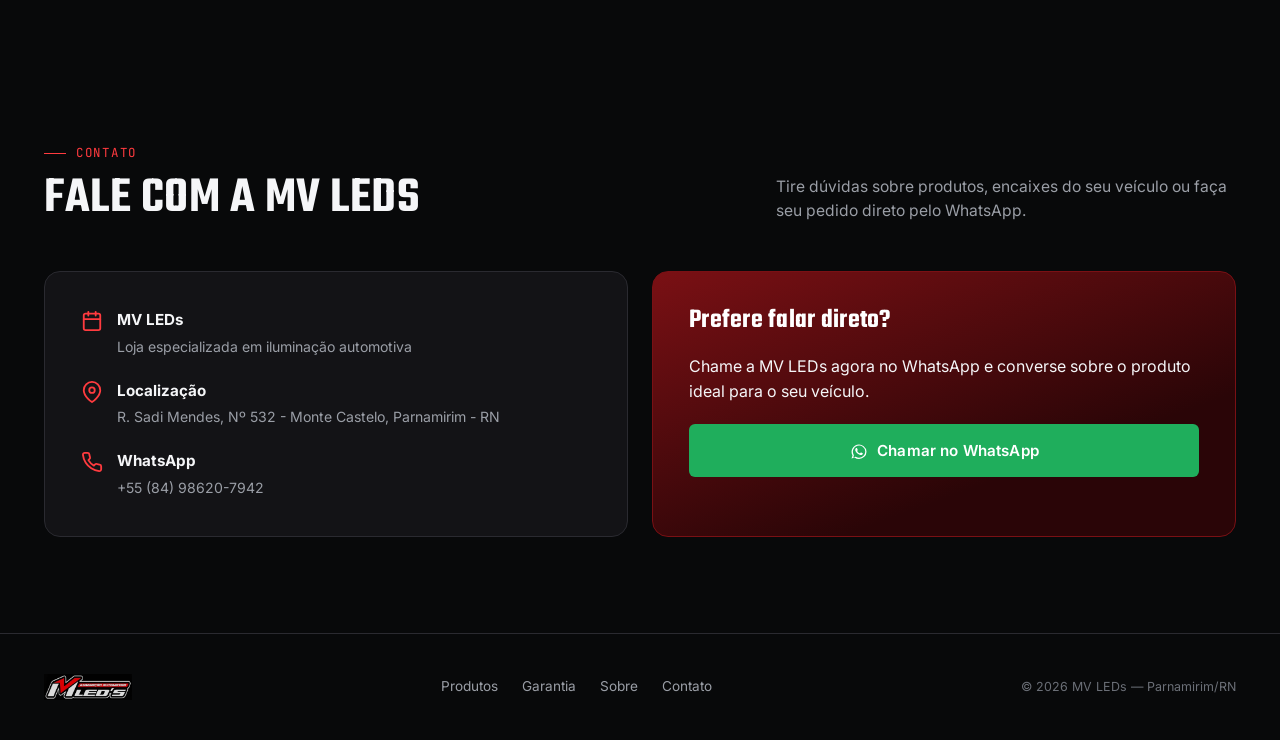
==== commit 93d09e92: "Remove a galeria de serviços e usa a música do vídeo do Honda - Seção "Serviços Realizados" removida" ====
--- a/index.html
+++ b/index.html
@@ -18,7 +18,7 @@
 <link rel="preconnect" href="https://fonts.gstatic.com" crossorigin />
 <link href="https://fonts.googleapis.com/css2?family=Teko:wght@400;500;600;700&family=Inter:wght@400;500;600;700;800&family=JetBrains+Mono:wght@400;500;700&display=swap" rel="stylesheet" />
 
-<link rel="stylesheet" href="css/styles.css?v=5" />
+<link rel="stylesheet" href="css/styles.css?v=6" />
 </head>
 <body>
 
@@ -32,7 +32,6 @@
     <nav class="main-nav" id="mainNav">
       <a href="#produtos">Produtos</a>
       <a href="#garantia">Garantia</a>
-      <a href="#resultados">Resultados</a>
       <a href="#sobre">Sobre a MVLEDS</a>
       <a href="#contato">Contato</a>
     </nav>
@@ -73,15 +72,15 @@
 
     <figure class="vitrine" id="vitrine">
       <div class="vitrine-palco">
-        <video class="vitrine-video" id="vitrineVideo" muted loop playsinline preload="none" poster="assets/images/vitrine-capa.jpg" data-src-desktop="assets/video/vitrine-desktop.mp4" data-src-mobile="assets/video/vitrine-mobile.mp4" data-poster-mobile="assets/images/vitrine-capa-m.jpg" aria-label="Montagem com instalações reais da MV LEDs: Audi A3, Toyota SW4, Hyundai HB20, Volkswagen Polo e Honda Civic">
-          <source src="assets/video/vitrine-desktop.mp4" type="video/mp4" />
+        <video class="vitrine-video" id="vitrineVideo" muted loop playsinline preload="none" poster="assets/images/vitrine-capa.jpg?v=2" data-src-desktop="assets/video/vitrine-desktop.mp4?v=2" data-src-mobile="assets/video/vitrine-mobile.mp4?v=2" data-poster-mobile="assets/images/vitrine-capa-m.jpg?v=2" aria-label="Montagem com instalações reais da MV LEDs: Audi A3, Toyota SW4, Hyundai HB20, Volkswagen Polo e Honda Civic">
+          <source src="assets/video/vitrine-desktop.mp4?v=2" type="video/mp4" />
         </video>
         <span class="vitrine-play" aria-hidden="true">
           <svg viewBox="0 0 24 24" fill="currentColor"><path d="M8 5.5v13l11-6.5z"/></svg>
         </span>
       </div>
       <figcaption class="container vitrine-barra">
-        <span class="vitrine-legenda"><i aria-hidden="true"></i>Instalações reais feitas na loja</span>
+        <a class="vitrine-legenda" href="https://www.instagram.com/mv.leds/" target="_blank" rel="noopener"><i aria-hidden="true"></i>Instalações reais · <b>@mv.leds</b></a>
         <button type="button" class="vitrine-som" id="vitrineSom" aria-pressed="false">
           <svg class="i-mudo" viewBox="0 0 24 24" fill="none" stroke="currentColor" stroke-width="2" stroke-linecap="round" stroke-linejoin="round" aria-hidden="true"><path d="M11 5 6 9H3v6h3l5 4z"/><line x1="22" y1="9" x2="16" y2="15"/><line x1="16" y1="9" x2="22" y2="15"/></svg>
           <svg class="i-som" viewBox="0 0 24 24" fill="none" stroke="currentColor" stroke-width="2" stroke-linecap="round" stroke-linejoin="round" aria-hidden="true"><path d="M11 5 6 9H3v6h3l5 4z"/><path d="M15.5 8.5a5 5 0 0 1 0 7"/><path d="M18.5 5.5a9 9 0 0 1 0 13"/></svg>
@@ -211,60 +210,6 @@
             </ul>
           </div>
         </div>
-      </div>
-    </div>
-  </section>
-
-  <!-- Resultados Instagram -->
-  <section id="resultados" class="section-stories">
-    <div class="container">
-      <div class="section-head" data-reveal>
-        <div>
-          <span class="eyebrow">Galeria de Resultados</span>
-          <h2>Serviços Realizados</h2>
-        </div>
-        <p>Confira o resultado dos carros finalizados.</p>
-      </div>
-
-      <div class="stories-carousel-wrapper">
-        <div class="stories-track" data-reveal-stagger>
-          <a href="https://www.instagram.com/p/Dbq4WU6T8gR/" target="_blank" rel="noopener" class="story-card" data-reveal>
-            <img src="assets/images/story-honda.png" alt="Revitalização de Faróis MV LEDs">
-            <span class="story-tag">Honda Civic</span>
-          </a>
-
-          <a href="https://www.instagram.com/p/Dbbjjt1TWk9/" target="_blank" rel="noopener" class="story-card" data-reveal>
-            <img src="assets/images/story-audi.png" alt="Regulagem de Farol MV LEDs">
-            <span class="story-tag">Audi A3</span>
-          </a>
-
-          <a href="https://www.instagram.com/p/Dcun08pjS5S/?img_index=1" target="_blank" rel="noopener" class="story-card" data-reveal>
-            <img src="assets/images/story-g9garage.png" alt="Instalação de LED Forte">
-            <span class="story-tag">Honda @G9garage_</span>
-          </a>
-
-          <a href="https://www.instagram.com/p/Db3Rga1T9WT/" target="_blank" rel="noopener" class="story-card" data-reveal>
-            <img src="assets/images/story-onix.png" alt="MV LEDs Parnamirim">
-            <span class="story-tag">Onix Turbo</span>
-          </a>
-
-          <a href="https://www.instagram.com/mv.leds/" target="_blank" rel="noopener" class="story-card" data-reveal>
-            <img src="assets/images/LED-PROJETOR.jpeg" alt="MV LEDs Parnamirim">
-            <span class="story-tag">Projetor</span>
-          </a>
-          
-          <a href="https://www.instagram.com/mv.leds/" target="_blank" rel="noopener" class="story-card" data-reveal>
-            <img src="assets/images/seta-conjugada.png" alt="MV LEDs Parnamirim">
-            <span class="story-tag">Seta Conjugada</span>
-          </a>
-        </div>
-      </div>
-
-      <div class="stories-footer">
-        <a href="https://www.instagram.com/mv.leds/" target="_blank" rel="noopener" class="btn btn-primary btn-insta-follow">
-          <svg viewBox="0 0 24 24" width="18" height="18" fill="currentColor"><path d="M7.8 2h8.4C19.4 2 22 4.6 22 7.8v8.4a5.8 5.8 0 0 1-5.8 5.8H7.8C4.6 22 2 19.4 2 16.2V7.8A5.8 5.8 0 0 1 7.8 2m-.2 2A3.6 3.6 0 0 0 4 7.6v8.8C4 18.39 5.61 20 7.6 20h8.8a3.6 3.6 0 0 0 3.6-3.6V7.6C20 5.61 18.39 4 16.4 4H7.6m9.65 1.5a1.25 1.25 0 0 1 1.25 1.25A1.25 1.25 0 0 1 17.25 8 1.25 1.25 0 0 1 16 6.75a1.25 1.25 0 0 1 1.25-1.25M12 7a5 5 0 0 1 5 5 5 5 0 0 1-5 5 5 5 0 0 1-5-5 5 5 0 0 1 5-5m0 2a3 3 0 0 0-3 3 3 3 0 0 0 3 3 3 3 0 0 0 3-3 3 3 0 0 0-3-3Z"/></svg>
-          Seguir @mv.leds no Instagram
-        </a>
       </div>
     </div>
   </section>
@@ -421,7 +366,6 @@
     <nav class="footer-links">
       <a href="#produtos">Produtos</a>
       <a href="#garantia">Garantia</a>
-      <a href="#resultados">Resultados</a>
       <a href="#sobre">Sobre</a>
       <a href="#contato">Contato</a>
     </nav>
--- a/css/styles.css
+++ b/css/styles.css
@@ -622,6 +622,15 @@
   font-size: 0.74rem;
   letter-spacing: 0.04em;
   color: var(--steel);
+}
+
+.vitrine-legenda b {
+  color: var(--ice);
+  font-weight: 700;
+}
+
+.vitrine-legenda:hover b {
+  color: var(--red-bright);
 }
 
 .vitrine-legenda i {
@@ -1456,110 +1465,6 @@
   }
 }
 
-/* Resultados e Stories */
-.section-stories {
-  border-top: 1px solid var(--panel-line);
-  background: var(--void);
-}
-
-.stories-carousel-wrapper {
-  width: 100%;
-  overflow-x: auto;
-  padding: 8px 0 24px;
-  -webkit-overflow-scrolling: touch;
-  scrollbar-width: thin;
-  scrollbar-color: var(--panel-line) transparent;
-}
-
-.stories-carousel-wrapper::-webkit-scrollbar {
-  height: 6px;
-}
-
-.stories-carousel-wrapper::-webkit-scrollbar-thumb {
-  background: var(--panel-line);
-  border-radius: var(--radius-sm);
-}
-
-.stories-track {
-  display: flex;
-  gap: 16px;
-  width: max-content;
-  padding: 0 4px;
-}
-
-.story-card {
-  position: relative;
-  width: 200px;
-  height: 340px;
-  border-radius: var(--radius-lg);
-  overflow: hidden;
-  display: block;
-  border: 1px solid var(--panel-line);
-  background: var(--panel);
-  transition: transform 0.35s var(--ease-out), border-color 0.25s ease;
-  flex-shrink: 0;
-  text-decoration: none;
-}
-
-.story-card::after {
-  content: "";
-  position: absolute;
-  inset: 0;
-  border-radius: inherit;
-  box-shadow: inset 0 0 0 1px var(--red-bright), 0 0 30px rgba(227, 30, 36, 0.35) inset;
-  opacity: 0;
-  transition: opacity 0.3s ease;
-  pointer-events: none;
-}
-
-.story-card:hover {
-  transform: translateY(-6px);
-  border-color: var(--red-bright);
-}
-
-.story-card:hover::after {
-  opacity: 1;
-}
-
-.story-card img {
-  width: 100%;
-  height: 100%;
-  object-fit: cover;
-  display: block;
-  transition: transform 0.6s var(--ease-out);
-}
-
-.story-card:hover img {
-  transform: scale(1.05);
-}
-
-.story-tag {
-  position: absolute;
-  bottom: 12px;
-  left: 12px;
-  background: rgba(8, 9, 10, 0.8);
-  backdrop-filter: blur(6px);
-  color: var(--ice);
-  font-family: var(--font-mono);
-  font-size: 0.72rem;
-  font-weight: 600;
-  padding: 4px 10px;
-  border-radius: 999px;
-  border: 1px solid rgba(255, 255, 255, 0.15);
-}
-
-.stories-footer {
-  display: flex;
-  justify-content: center;
-  margin-top: 36px;
-}
-
-.btn-insta-follow {
-  display: inline-flex;
-  align-items: center;
-  gap: 10px;
-}
-
 /* Sobre */
 .about {
   border-top: 1px solid var(--panel-line);
@@ -3388,10 +3293,6 @@
     height: 38px;
   }
 
-  .story-card {
-    width: 160px;
-    height: 270px;
-  }
 
   .drawer {
     width: 100vw;
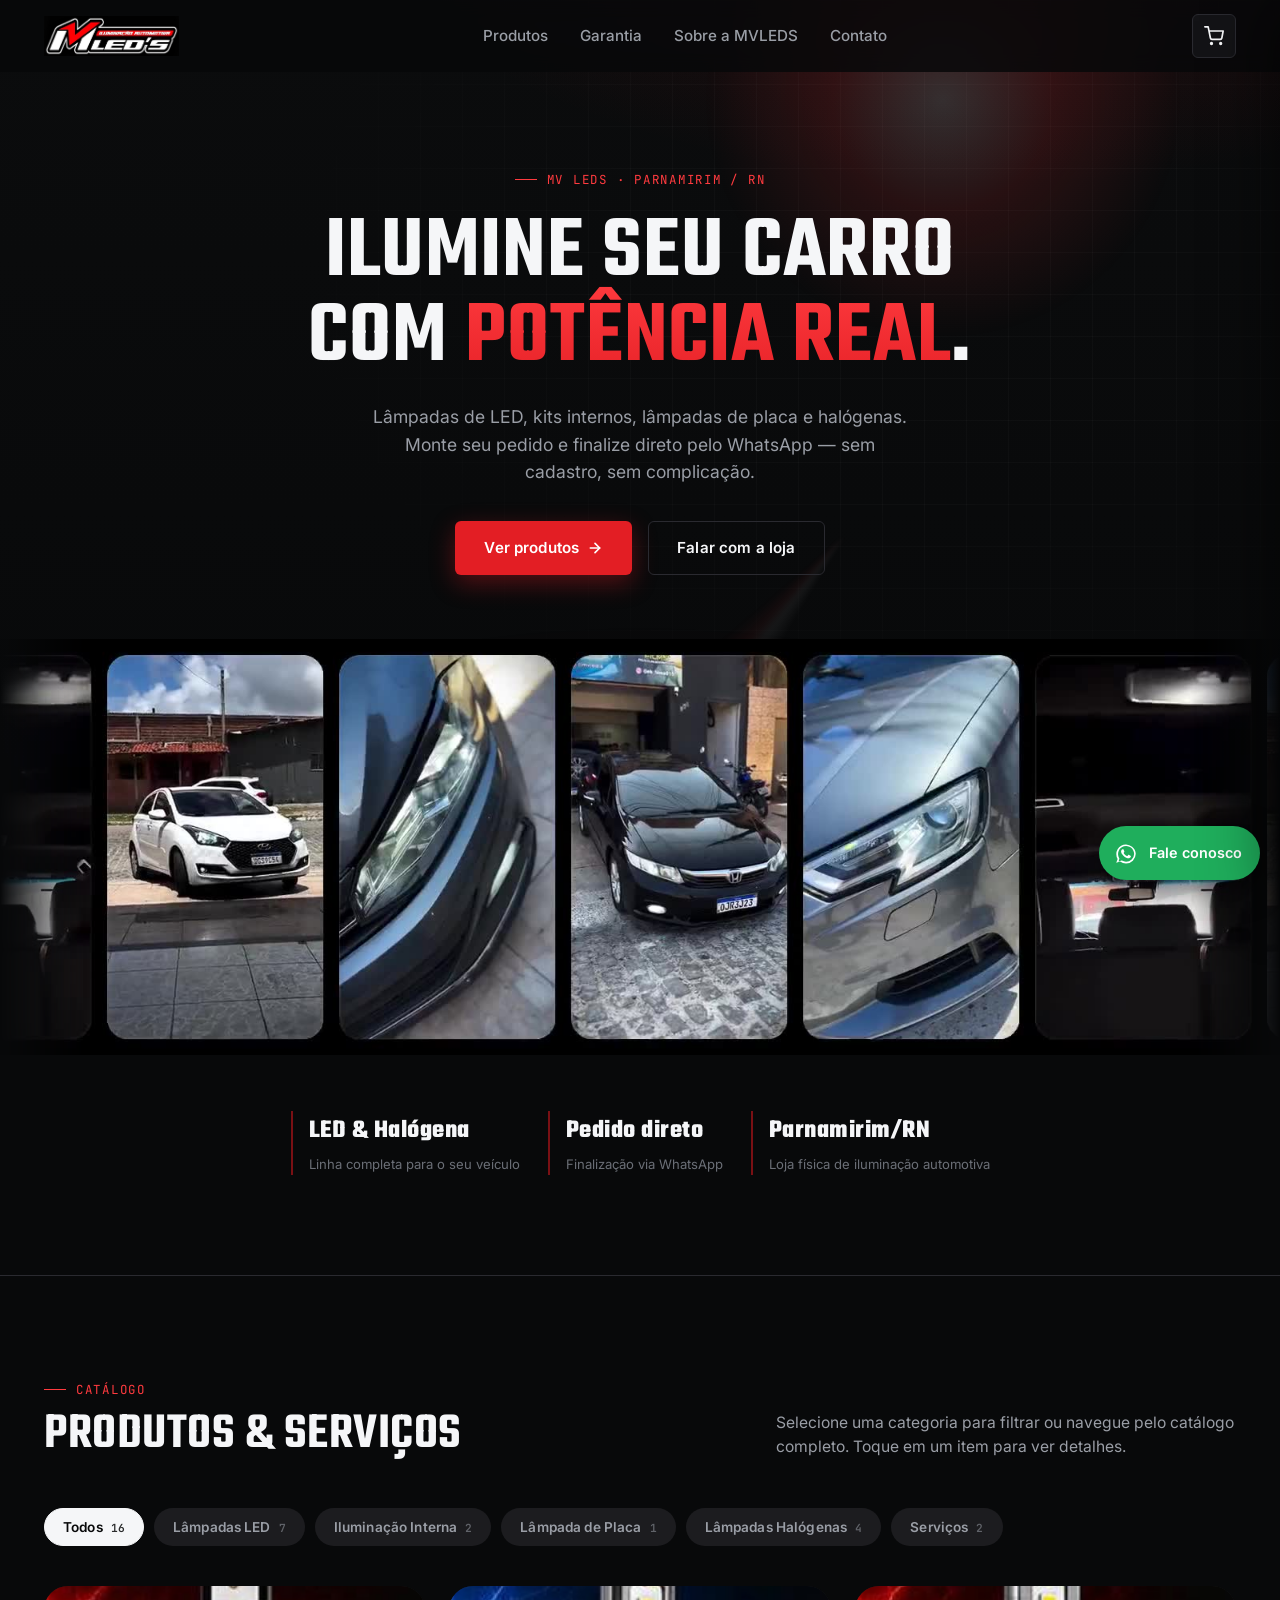
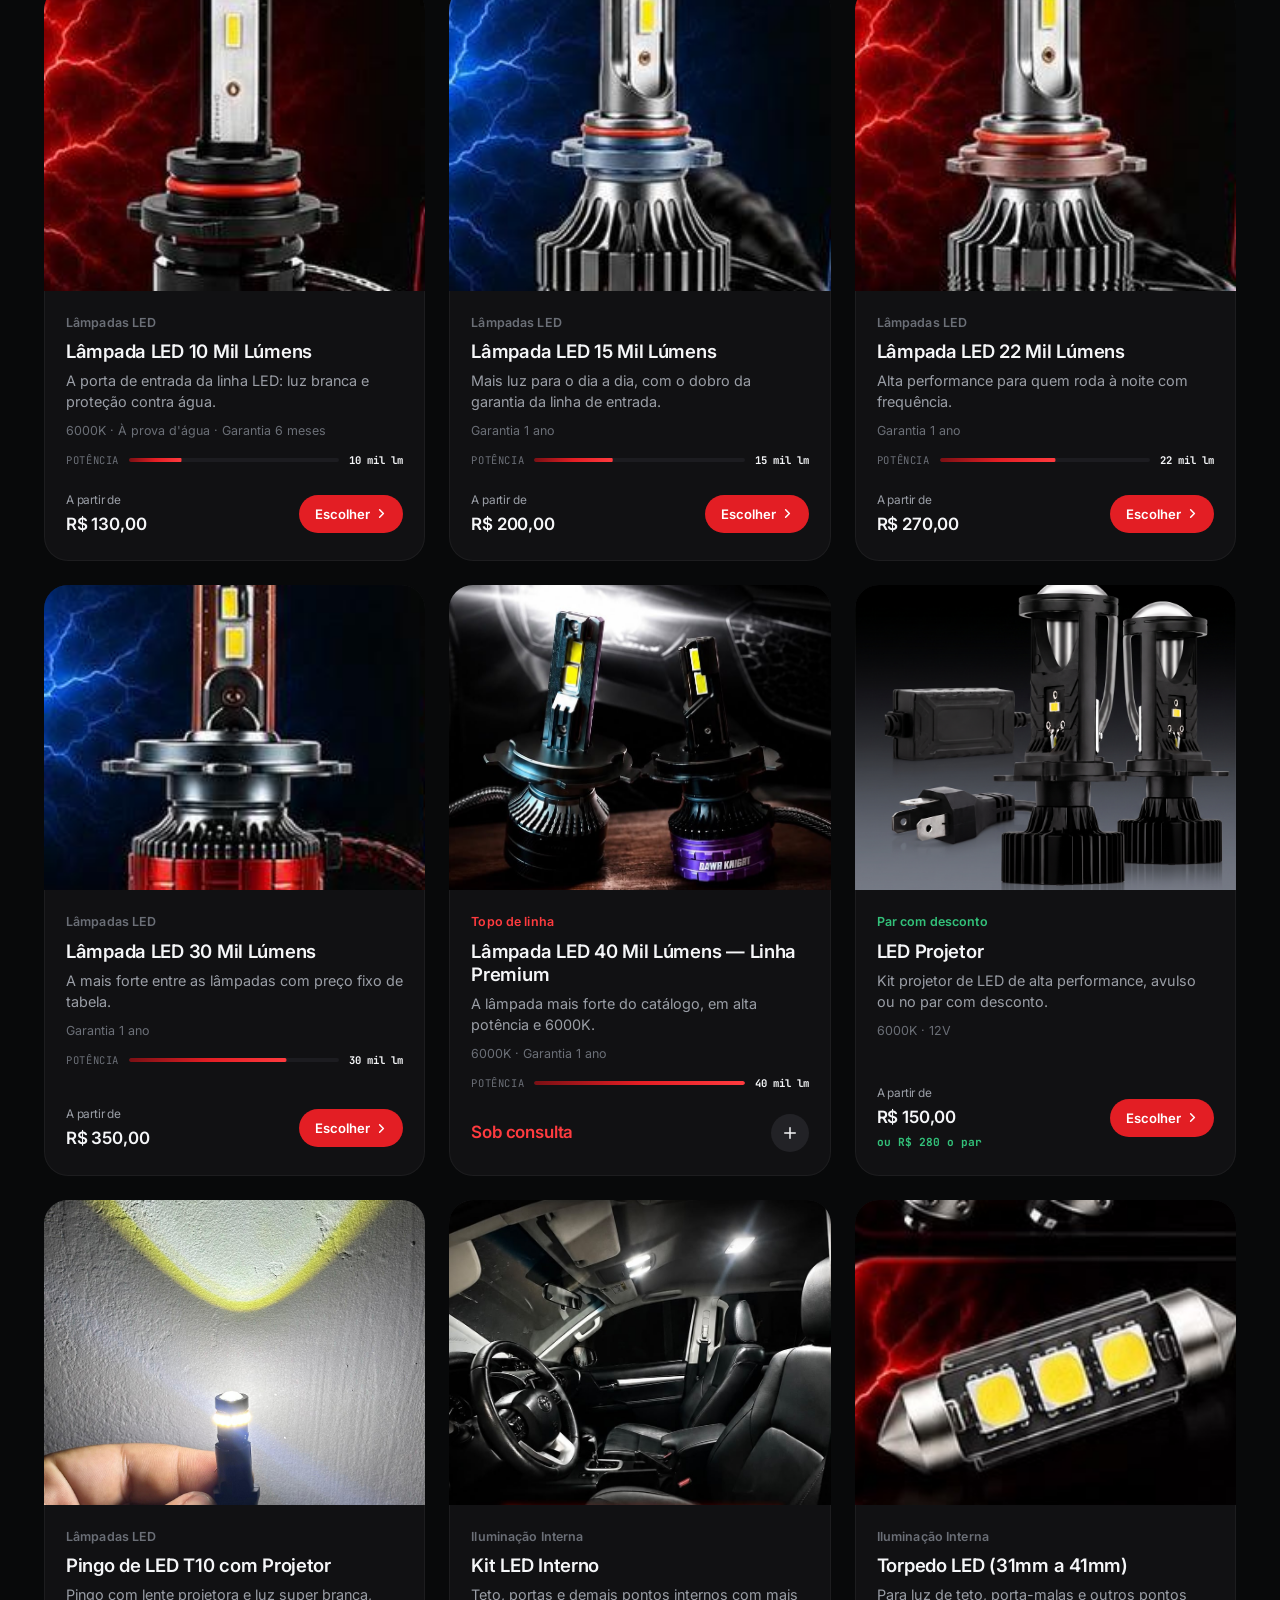
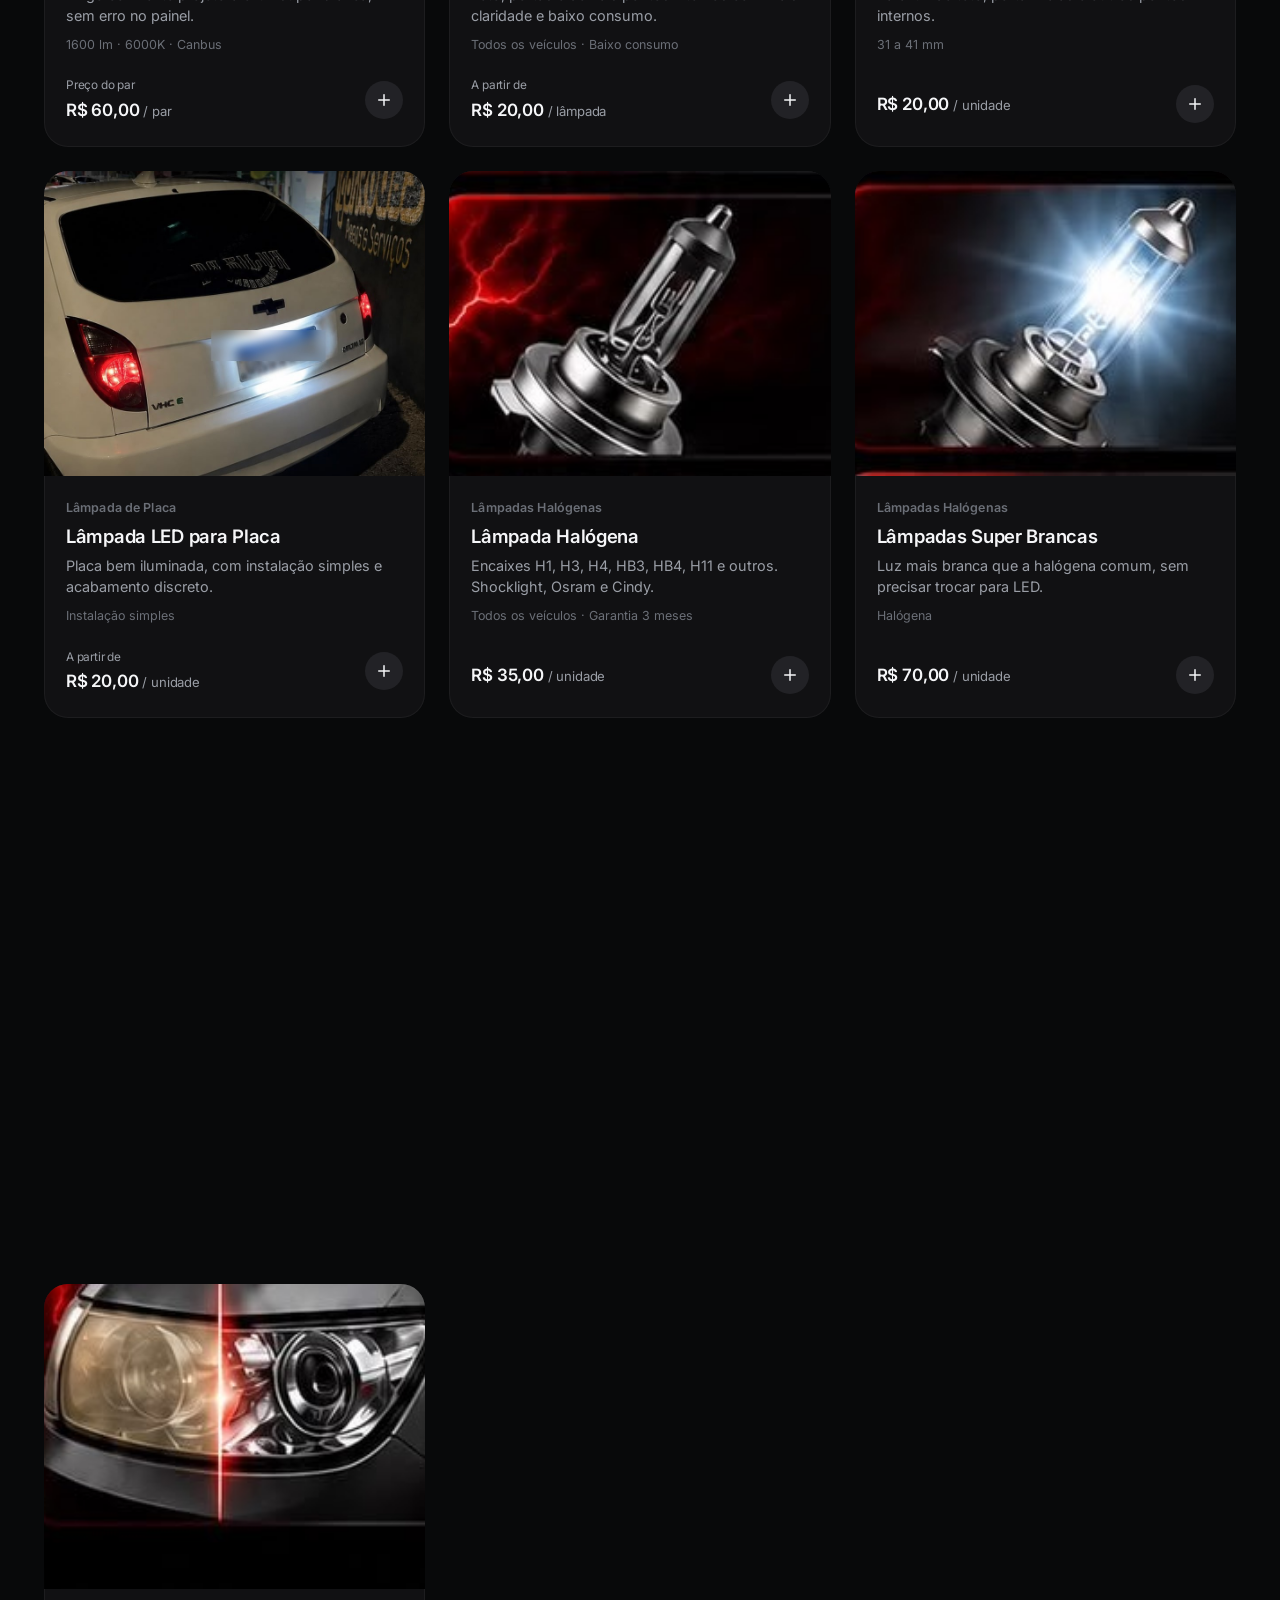
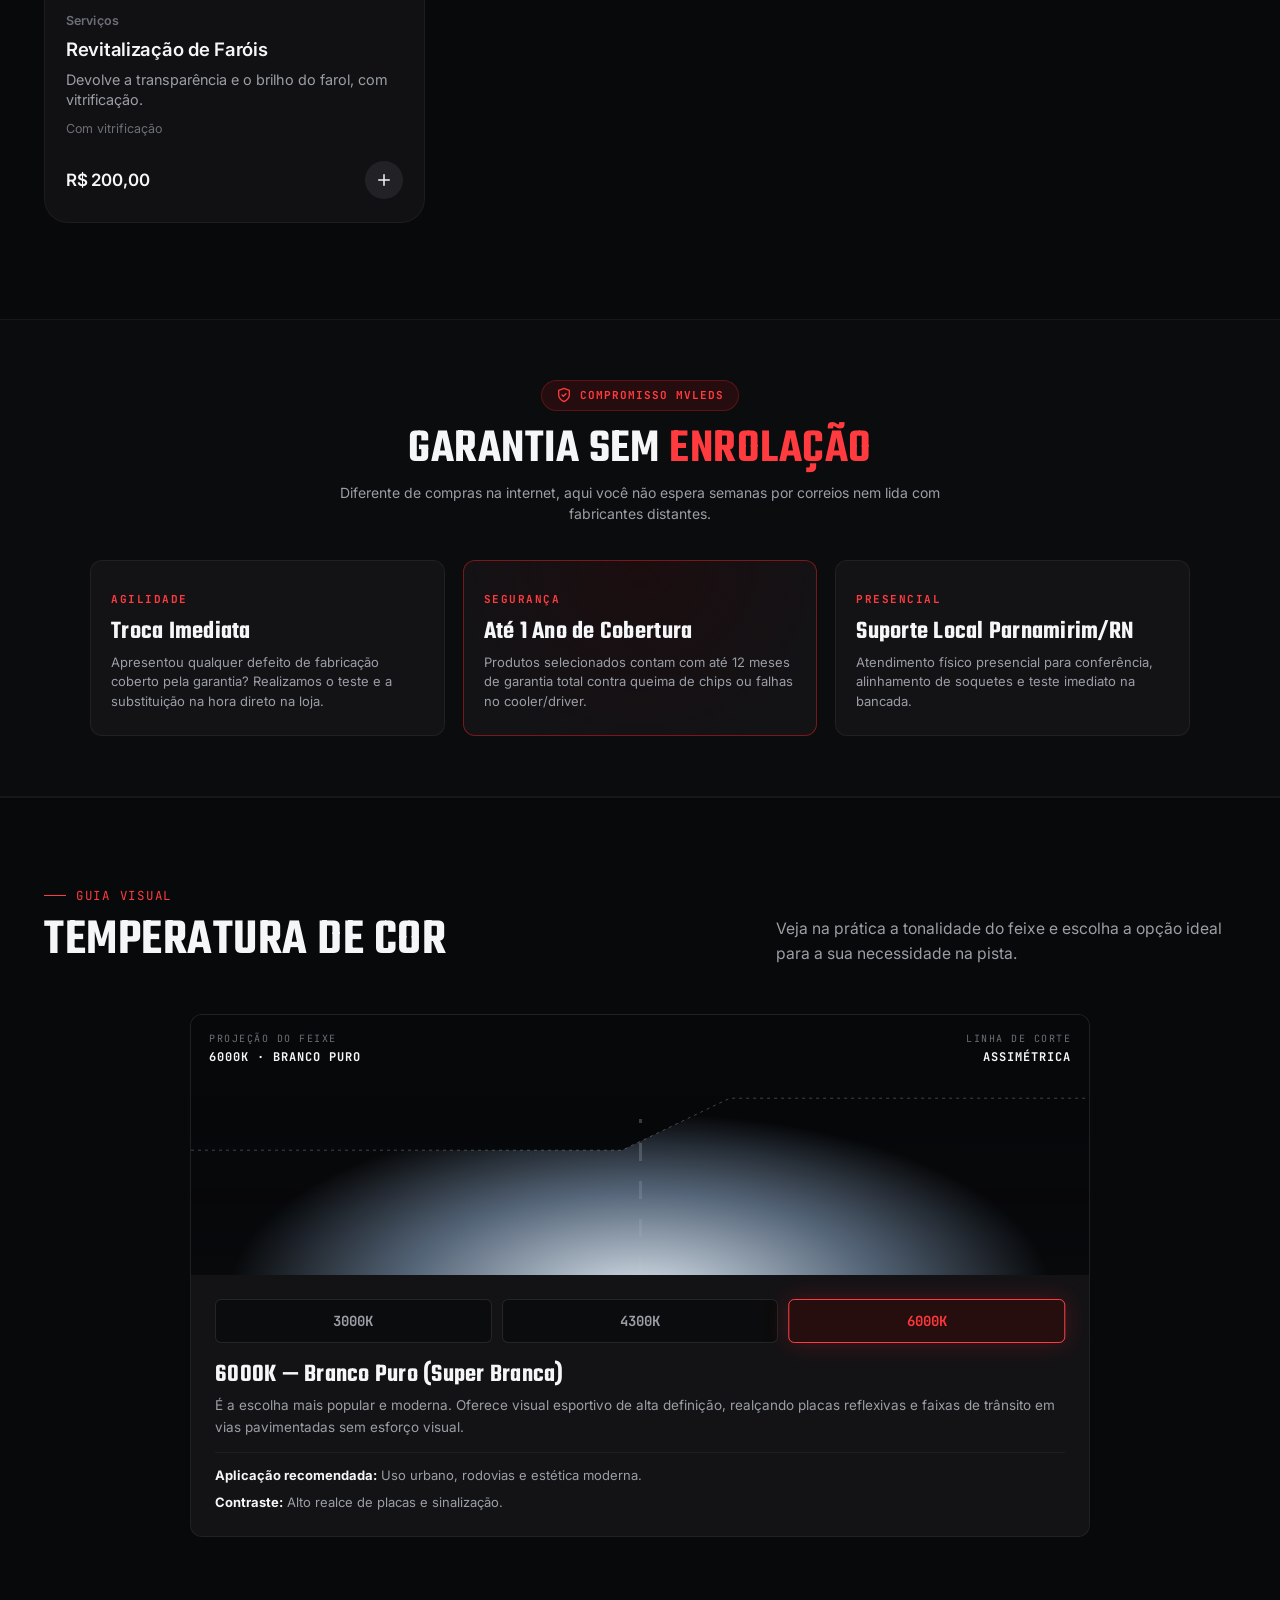
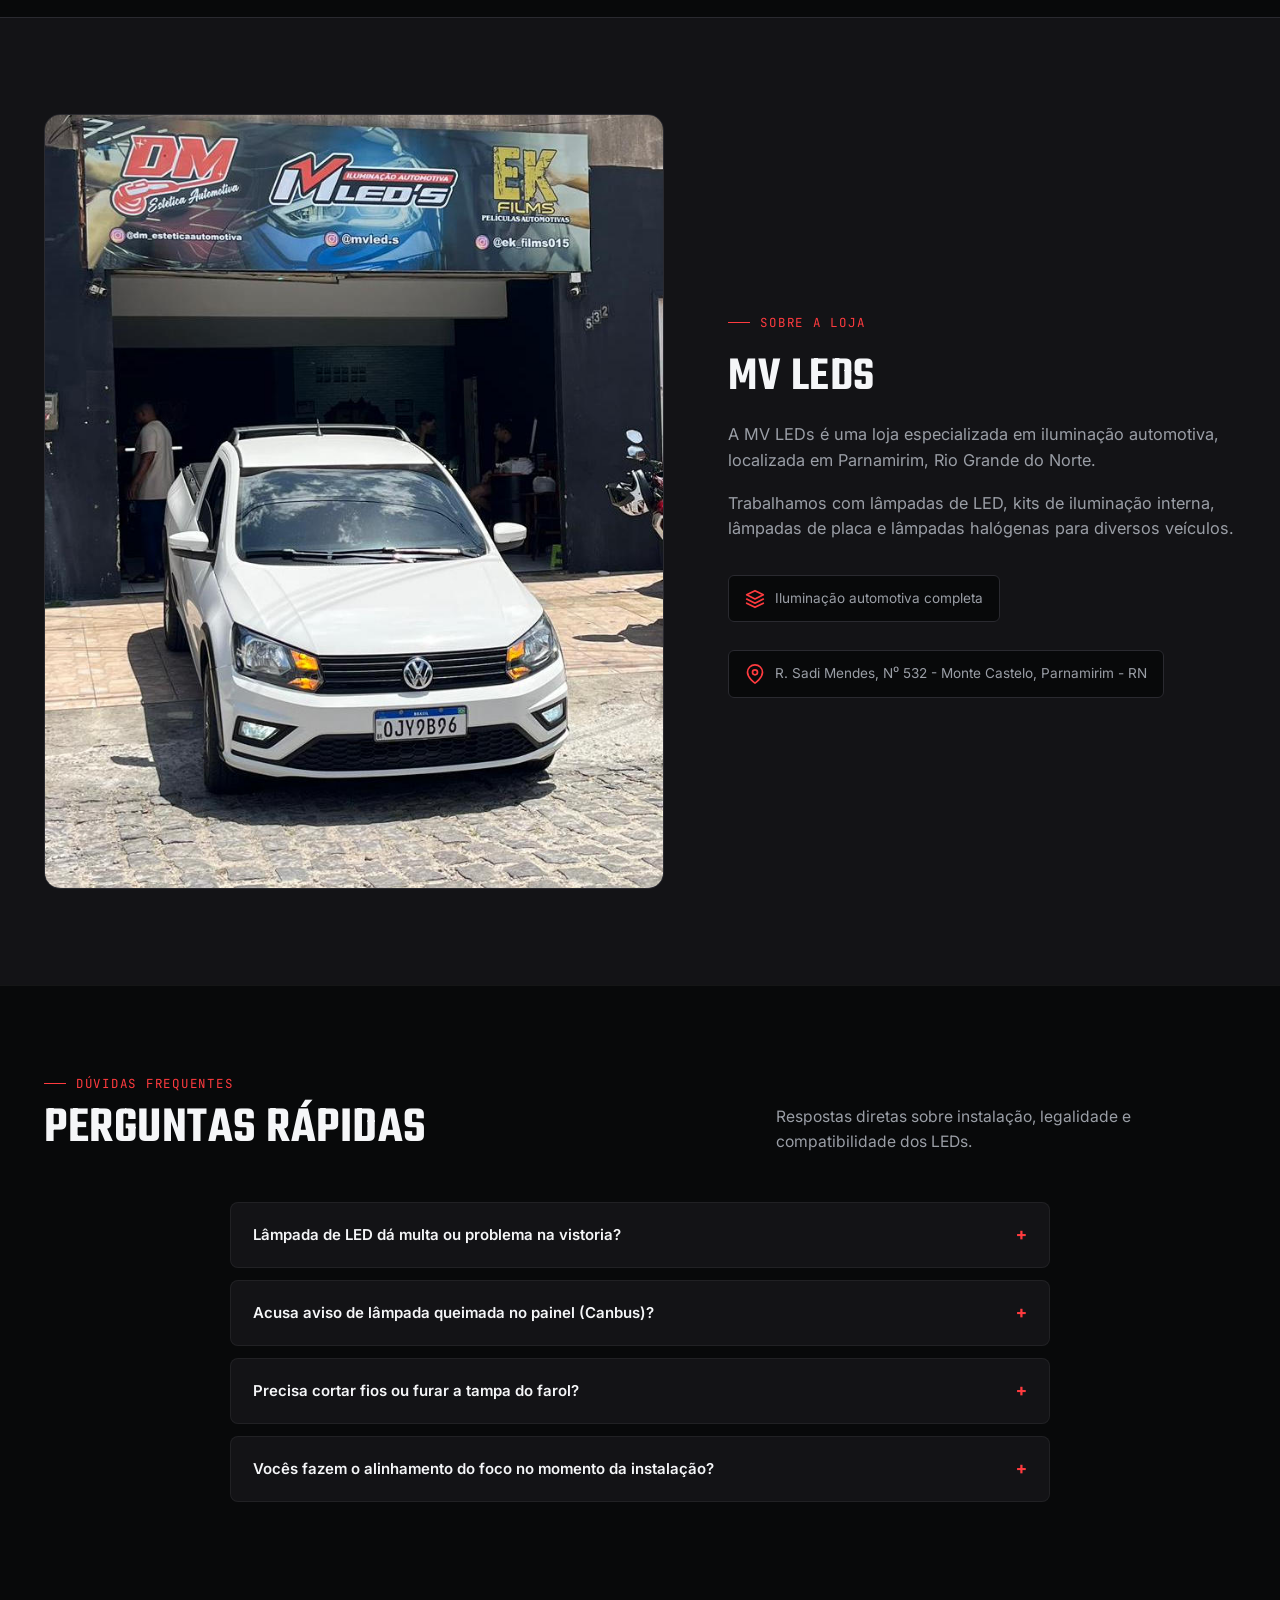
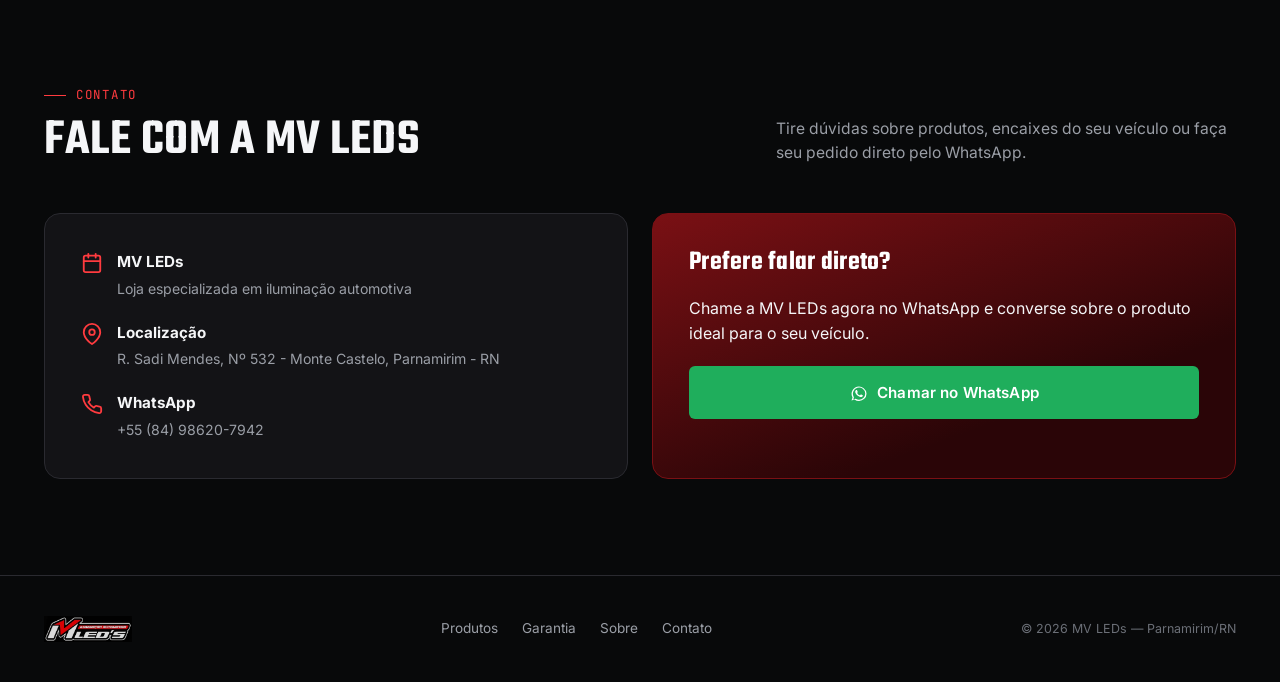
==== commit a45aa7a7: "Vitrine de vídeos sem áudio e sem a barra inferior - Remove a legenda "Instalações reais · @mv.leds"" ====
--- a/index.html
+++ b/index.html
@@ -18,7 +18,7 @@
 <link rel="preconnect" href="https://fonts.gstatic.com" crossorigin />
 <link href="https://fonts.googleapis.com/css2?family=Teko:wght@400;500;600;700&family=Inter:wght@400;500;600;700;800&family=JetBrains+Mono:wght@400;500;700&display=swap" rel="stylesheet" />
 
-<link rel="stylesheet" href="css/styles.css?v=6" />
+<link rel="stylesheet" href="css/styles.css?v=7" />
 </head>
 <body>
 
@@ -70,24 +70,16 @@
       </div>
     </div>
 
-    <figure class="vitrine" id="vitrine">
+    <div class="vitrine" id="vitrine">
       <div class="vitrine-palco">
-        <video class="vitrine-video" id="vitrineVideo" muted loop playsinline preload="none" poster="assets/images/vitrine-capa.jpg?v=2" data-src-desktop="assets/video/vitrine-desktop.mp4?v=2" data-src-mobile="assets/video/vitrine-mobile.mp4?v=2" data-poster-mobile="assets/images/vitrine-capa-m.jpg?v=2" aria-label="Montagem com instalações reais da MV LEDs: Audi A3, Toyota SW4, Hyundai HB20, Volkswagen Polo e Honda Civic">
-          <source src="assets/video/vitrine-desktop.mp4?v=2" type="video/mp4" />
+        <video class="vitrine-video" id="vitrineVideo" muted loop playsinline preload="none" poster="assets/images/vitrine-capa.jpg?v=2" data-src-desktop="assets/video/vitrine-desktop.mp4?v=3" data-src-mobile="assets/video/vitrine-mobile.mp4?v=3" data-poster-mobile="assets/images/vitrine-capa-m.jpg?v=2" aria-label="Montagem com instalações reais da MV LEDs: Audi A3, Toyota SW4, Hyundai HB20, Volkswagen Polo e Honda Civic">
+          <source src="assets/video/vitrine-desktop.mp4?v=3" type="video/mp4" />
         </video>
         <span class="vitrine-play" aria-hidden="true">
           <svg viewBox="0 0 24 24" fill="currentColor"><path d="M8 5.5v13l11-6.5z"/></svg>
         </span>
       </div>
-      <figcaption class="container vitrine-barra">
-        <a class="vitrine-legenda" href="https://www.instagram.com/mv.leds/" target="_blank" rel="noopener"><i aria-hidden="true"></i>Instalações reais · <b>@mv.leds</b></a>
-        <button type="button" class="vitrine-som" id="vitrineSom" aria-pressed="false">
-          <svg class="i-mudo" viewBox="0 0 24 24" fill="none" stroke="currentColor" stroke-width="2" stroke-linecap="round" stroke-linejoin="round" aria-hidden="true"><path d="M11 5 6 9H3v6h3l5 4z"/><line x1="22" y1="9" x2="16" y2="15"/><line x1="16" y1="9" x2="22" y2="15"/></svg>
-          <svg class="i-som" viewBox="0 0 24 24" fill="none" stroke="currentColor" stroke-width="2" stroke-linecap="round" stroke-linejoin="round" aria-hidden="true"><path d="M11 5 6 9H3v6h3l5 4z"/><path d="M15.5 8.5a5 5 0 0 1 0 7"/><path d="M18.5 5.5a9 9 0 0 1 0 13"/></svg>
-          <span class="vitrine-som-texto">Ativar som</span>
-        </button>
-      </figcaption>
-    </figure>
+    </div>
 
     <div class="container hero-meta">
       <div class="hero-meta-item">
@@ -446,7 +438,7 @@
 
 <script src="js/config.js"></script>
 <script src="js/products.js?v=4"></script>
-<script src="js/main.js?v=4"></script>
+<script src="js/main.js?v=5"></script>
 <script defer src="/_vercel/insights/script.js"></script>
 </body>
 </html>
--- a/css/styles.css
+++ b/css/styles.css
@@ -604,91 +604,6 @@
 .vitrine.is-paused .vitrine-play {
   opacity: 1;
   transform: none;
-}
-
-.vitrine-barra {
-  display: flex;
-  align-items: center;
-  justify-content: space-between;
-  gap: 16px;
-  margin-top: 18px;
-}
-
-.vitrine-legenda {
-  display: inline-flex;
-  align-items: center;
-  gap: 10px;
-  font-family: var(--font-mono);
-  font-size: 0.74rem;
-  letter-spacing: 0.04em;
-  color: var(--steel);
-}
-
-.vitrine-legenda b {
-  color: var(--ice);
-  font-weight: 700;
-}
-
-.vitrine-legenda:hover b {
-  color: var(--red-bright);
-}
-
-.vitrine-legenda i {
-  width: 7px;
-  height: 7px;
-  border-radius: 50%;
-  background: var(--red-bright);
-  box-shadow: 0 0 10px var(--red-bright);
-  animation: pulse-dot 1.6s ease-in-out infinite;
-}
-
-.vitrine-som {
-  position: relative;
-  display: inline-flex;
-  align-items: center;
-  gap: 8px;
-  flex-shrink: 0;
-  padding: 10px 16px 10px 12px;
-  border-radius: 999px;
-  border: 1px solid var(--panel-line);
-  background: var(--panel);
-  color: var(--ice);
-  font-size: 0.84rem;
-  font-weight: 600;
-  transition: background-color 0.2s ease, border-color 0.2s ease, transform 0.2s var(--ease-out);
-}
-
-.vitrine-som:hover {
-  background: var(--red);
-  border-color: var(--red);
-}
-
-.vitrine-som:active {
-  transform: scale(0.95);
-}
-
-.vitrine-som svg {
-  width: 18px;
-  height: 18px;
-}
-
-.vitrine-som .i-som,
-.vitrine-som[aria-pressed="true"] .i-mudo {
-  display: none;
-}
-
-.vitrine-som[aria-pressed="true"] .i-som {
-  display: block;
-}
-
-.vitrine-som[aria-pressed="false"]::after {
-  content: "";
-  position: absolute;
-  inset: -1px;
-  border-radius: inherit;
-  border: 2px solid rgba(255, 255, 255, 0.5);
-  animation: wa-ring 2.6s ease-out 2s infinite;
-  pointer-events: none;
 }
 
 .hero > .hero-meta {
@@ -3238,10 +3153,6 @@
     mask-image: none;
   }
 
-  .vitrine-legenda {
-    font-size: 0.68rem;
-  }
-
   .hero-glare {
     width: 340px;
     height: 340px;
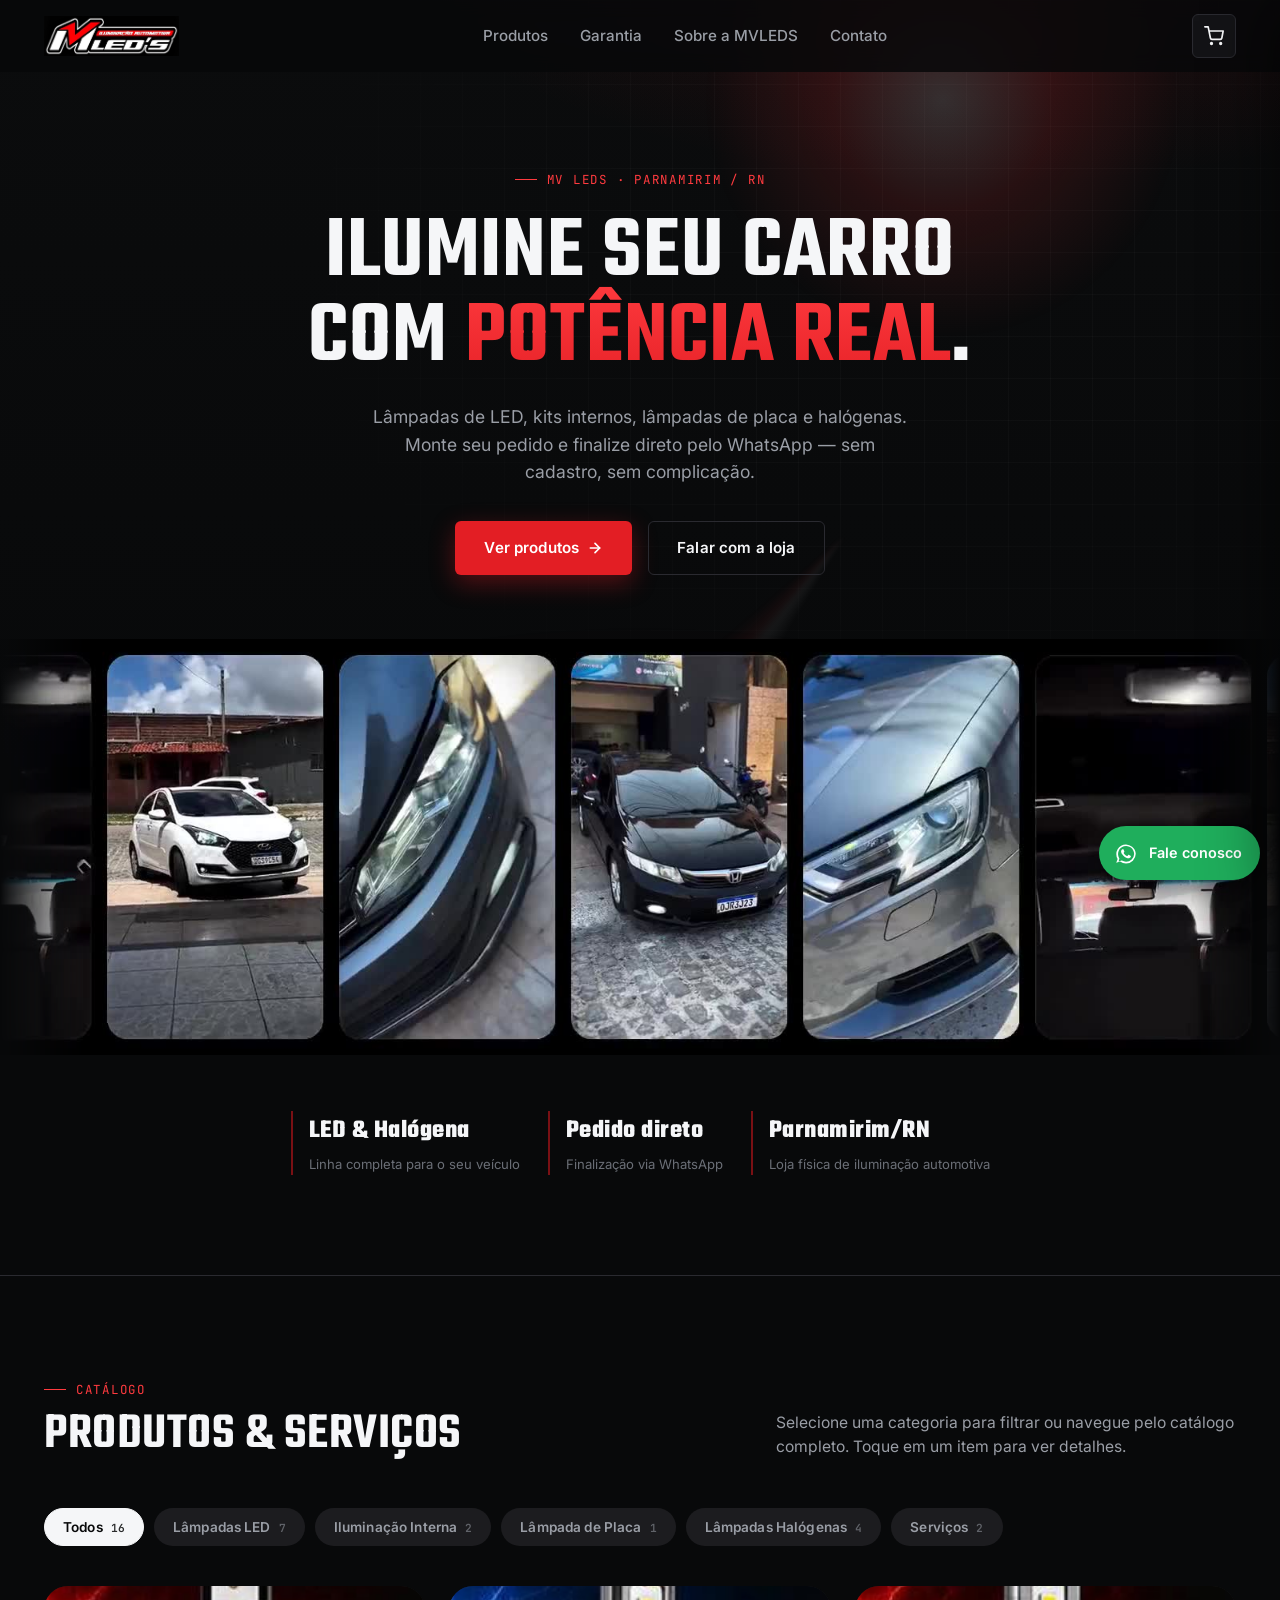
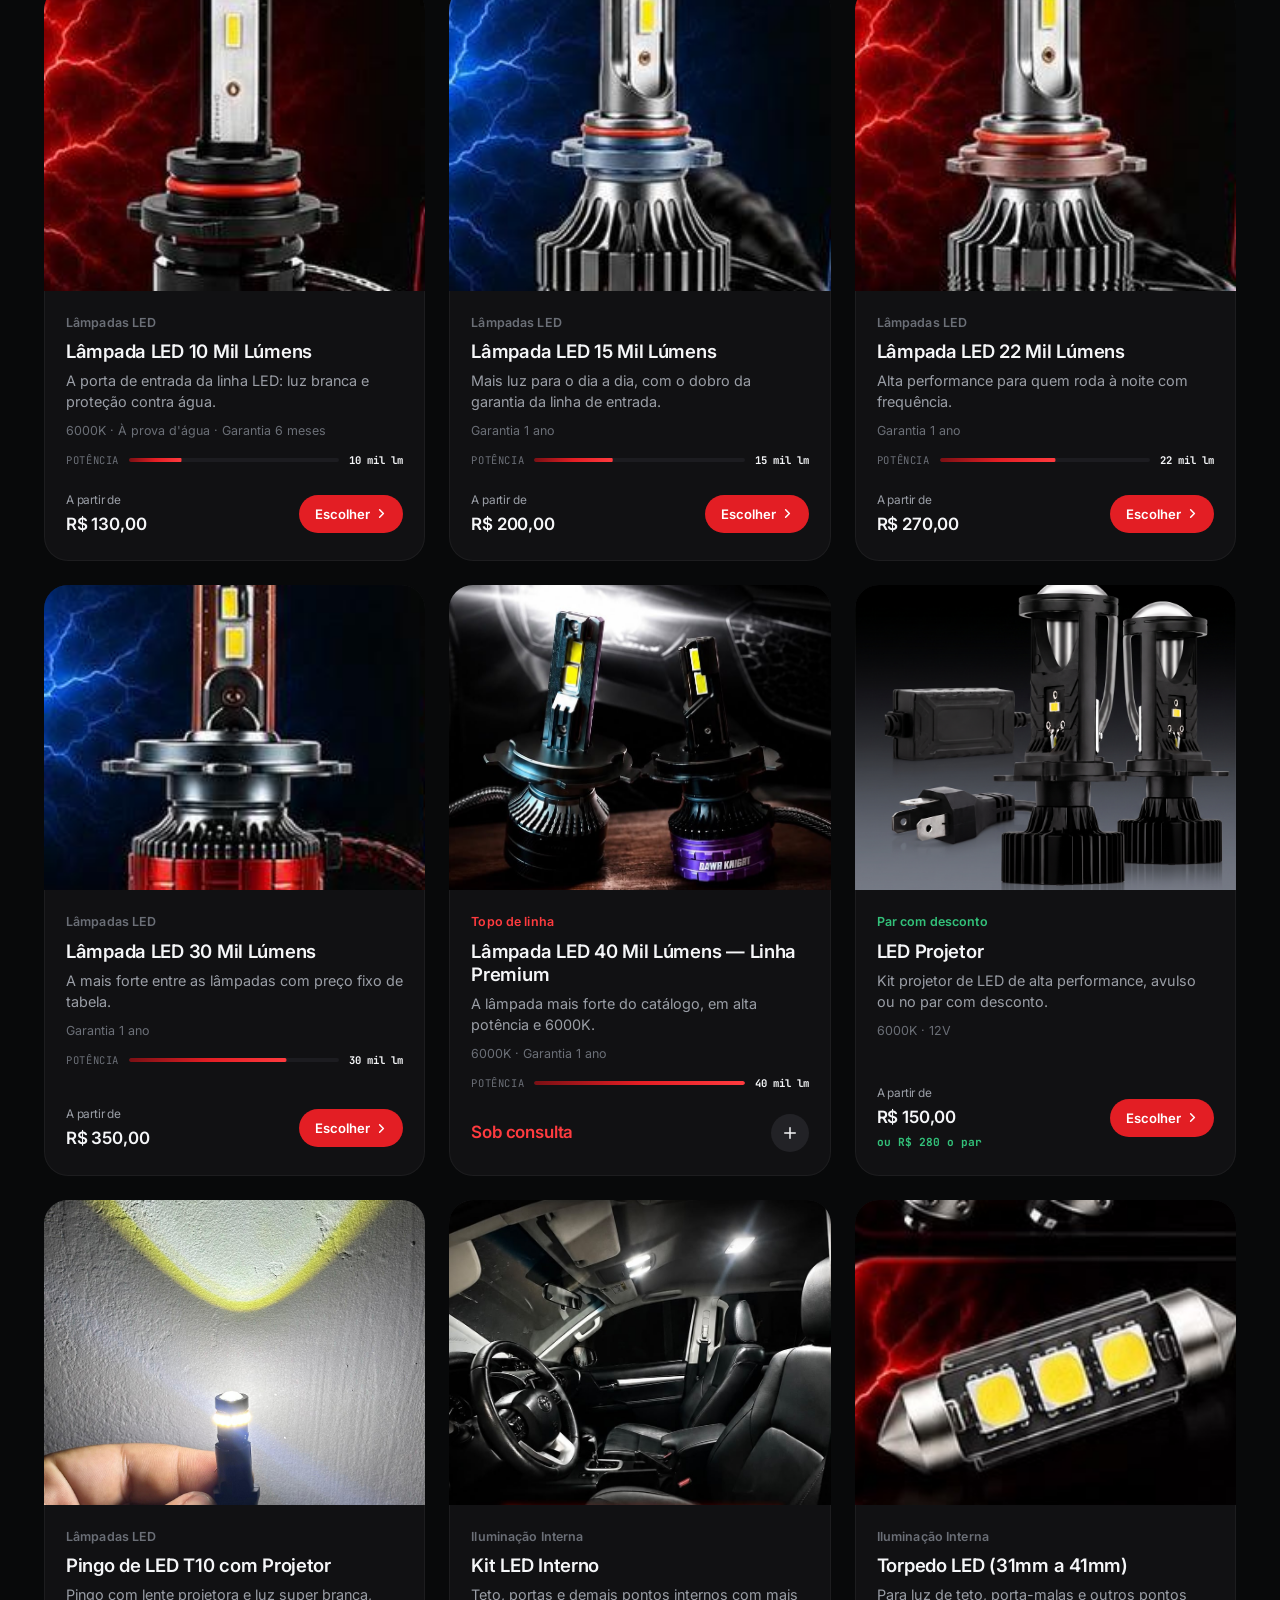
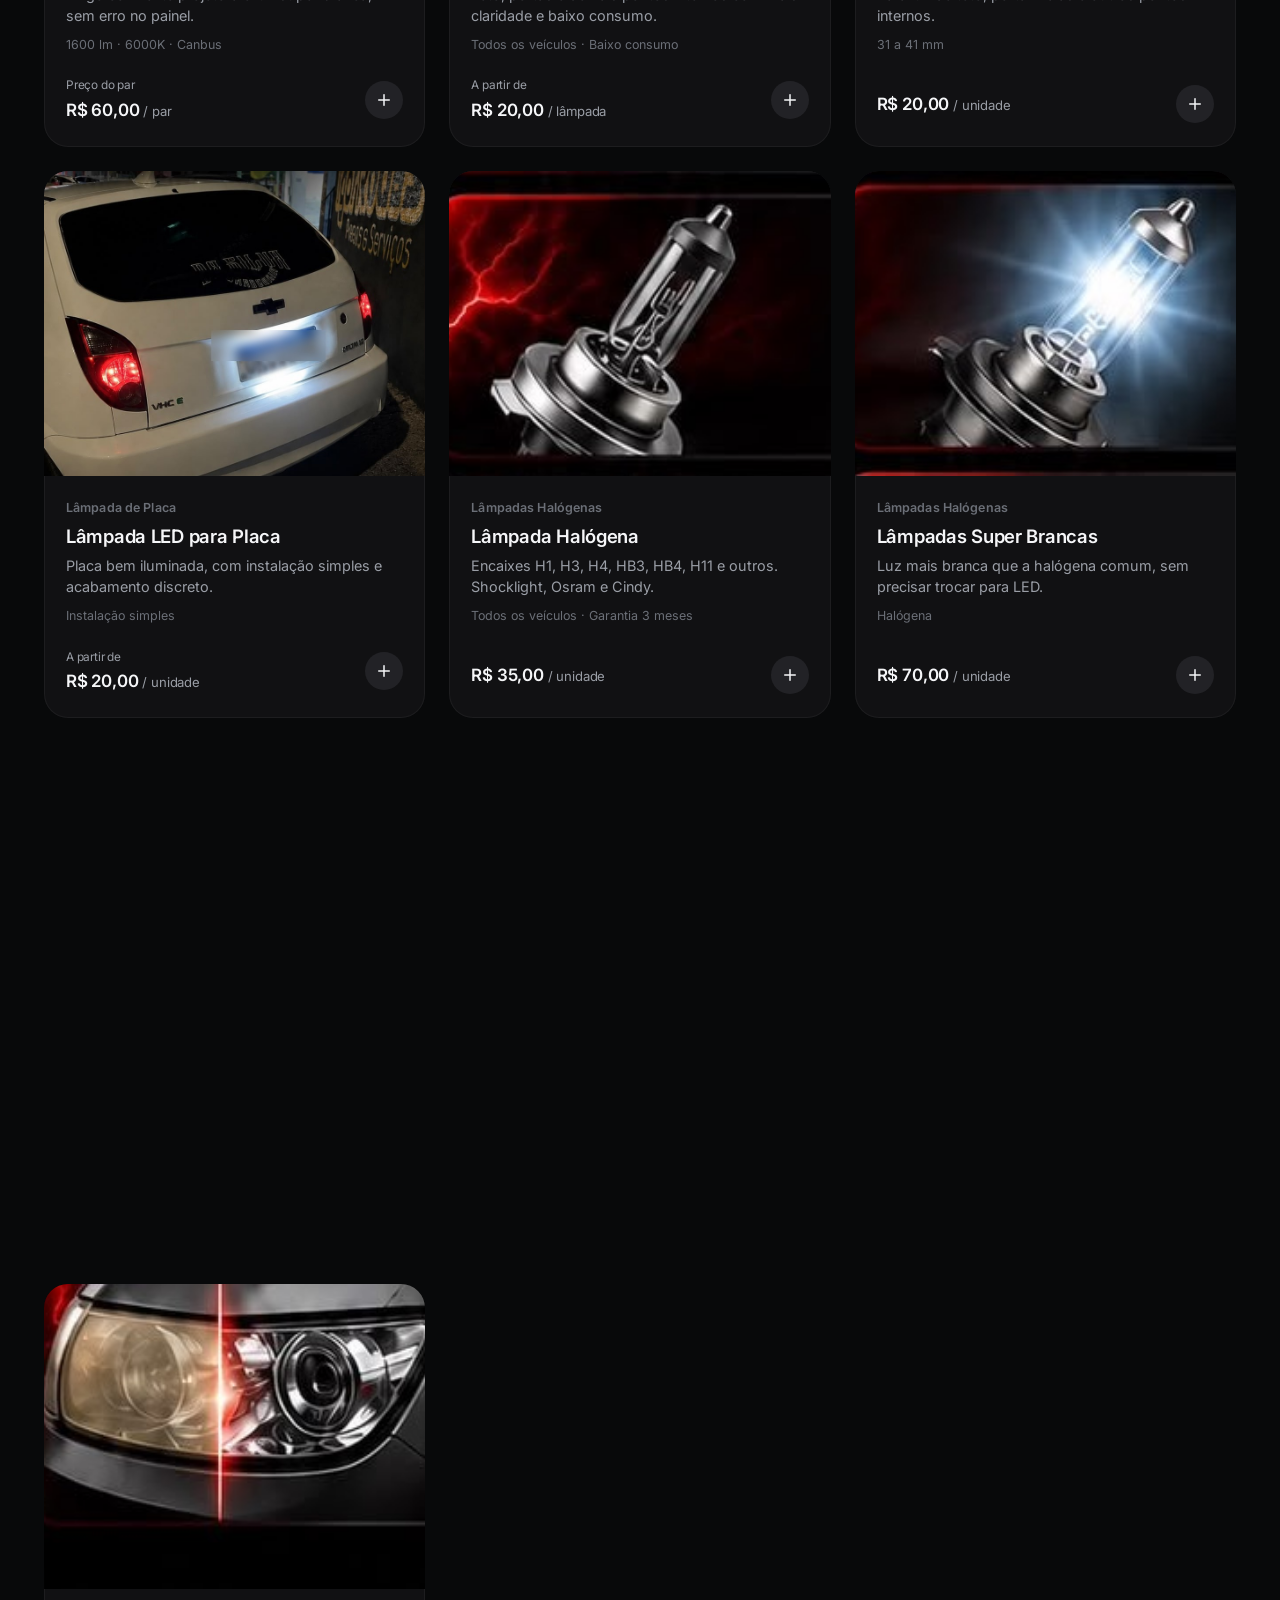
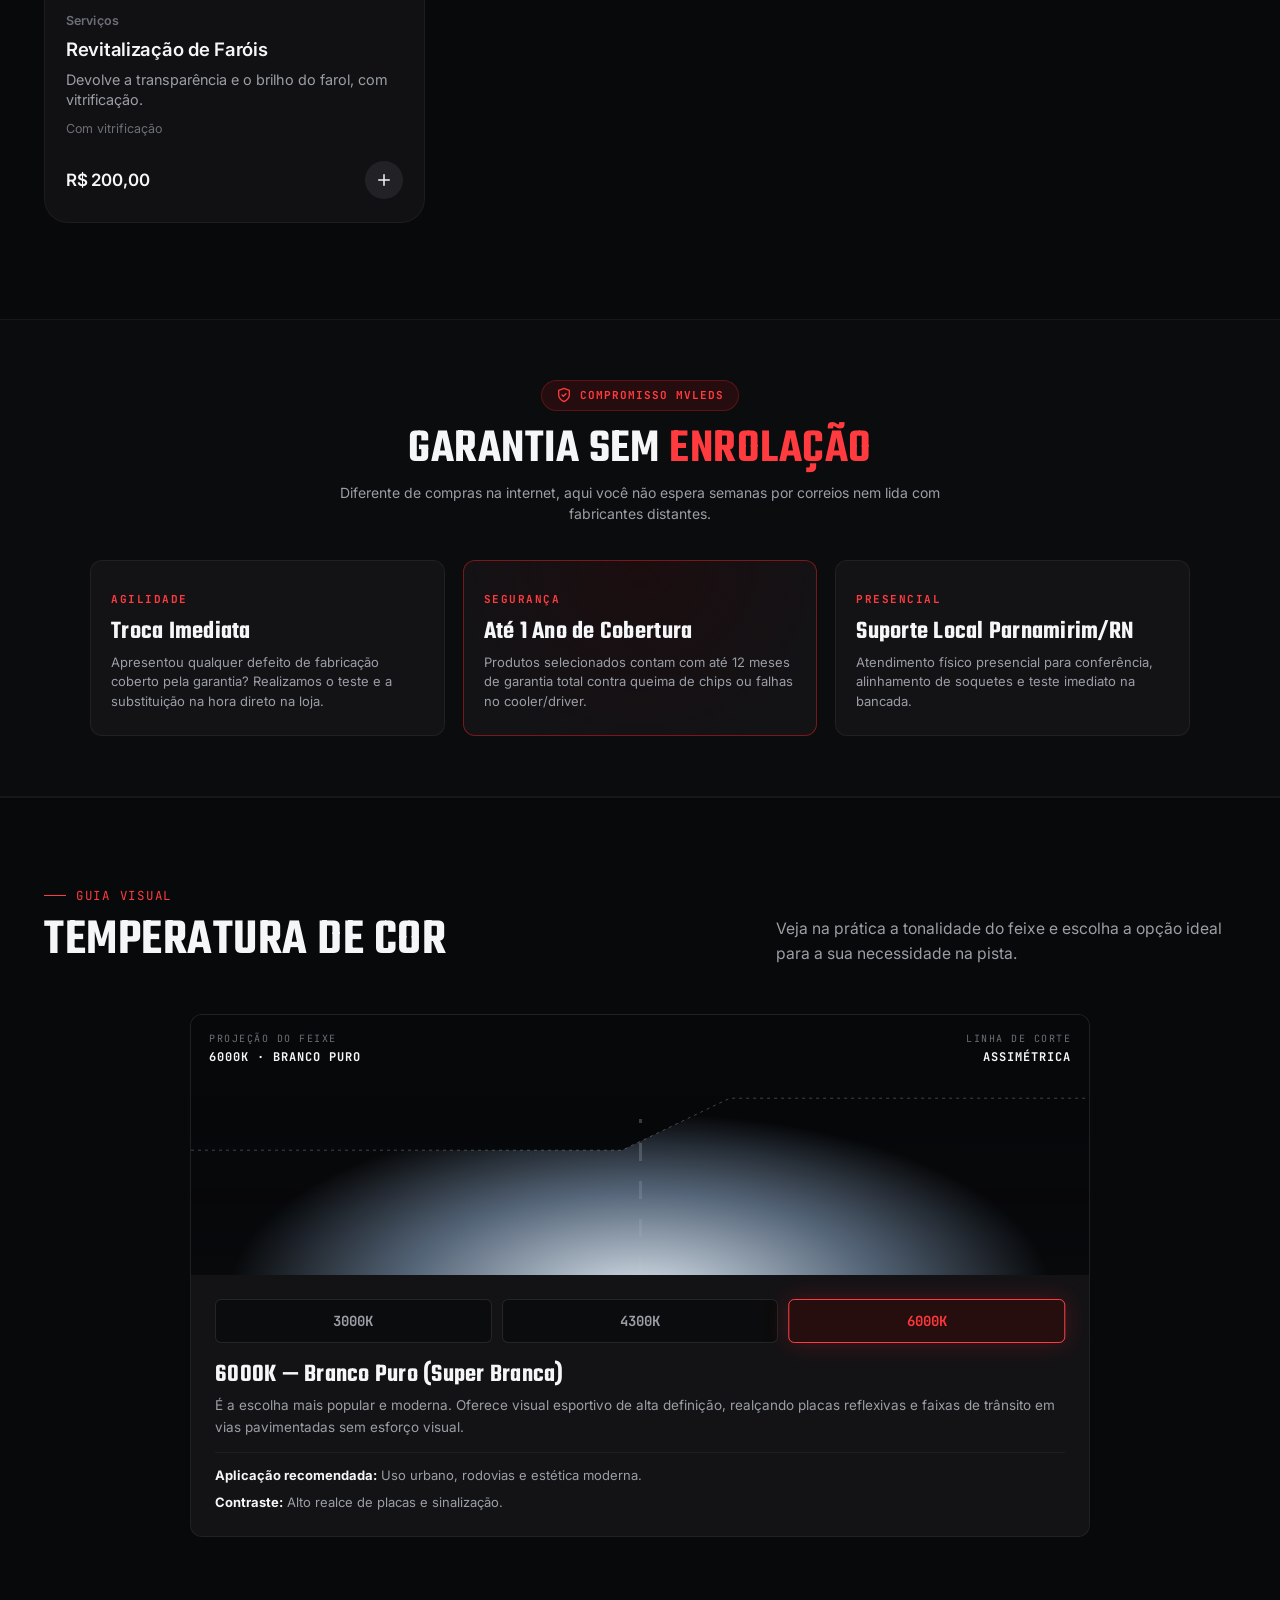
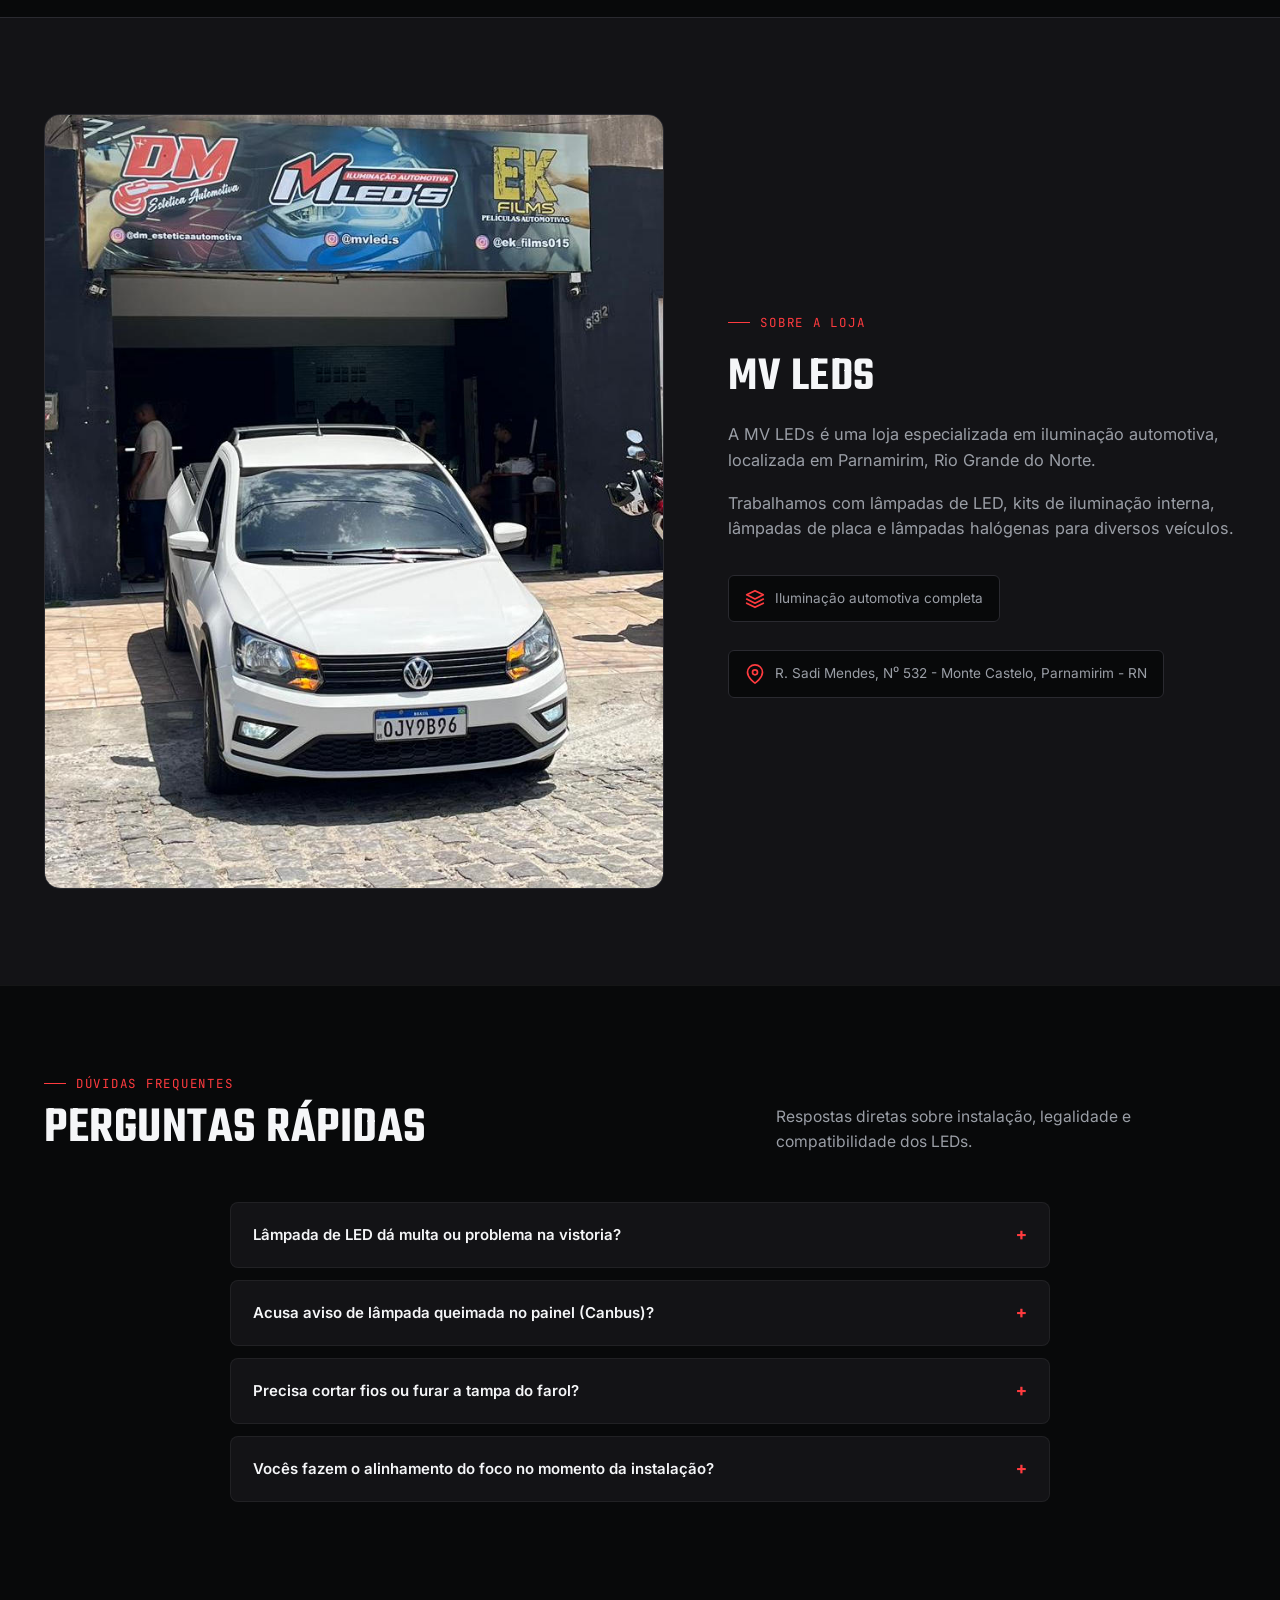
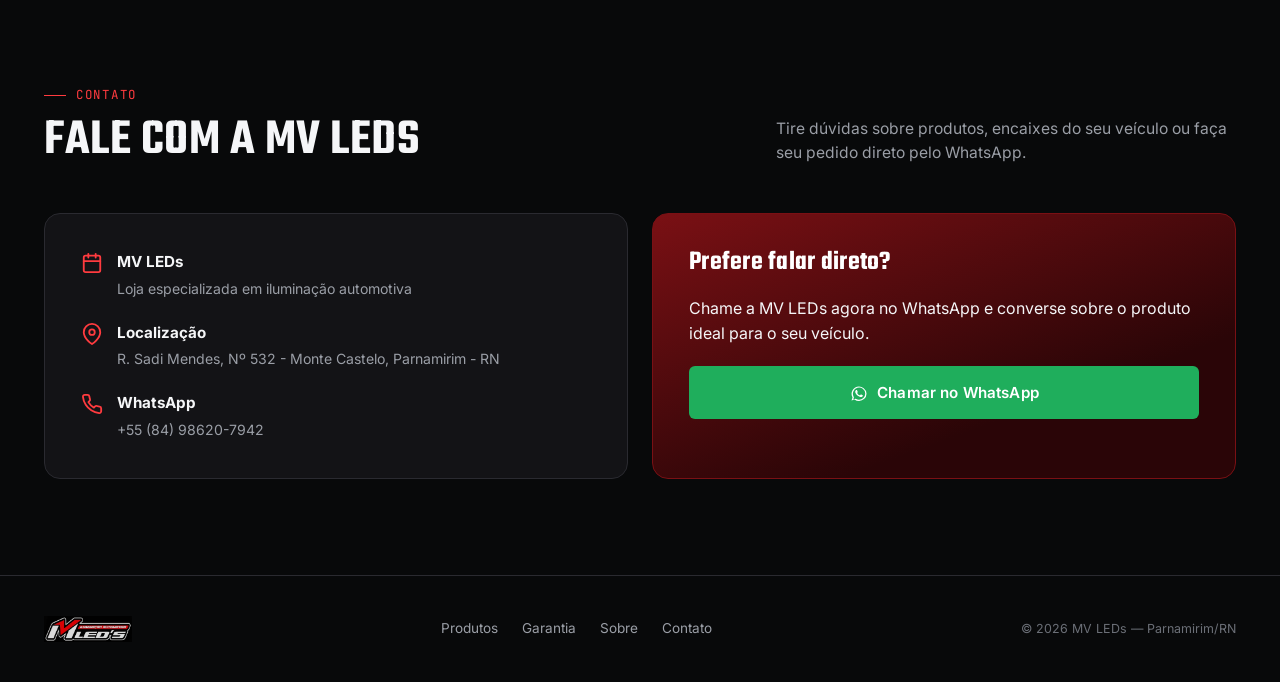
==== commit d65e57c3: "Painel de produtos com login (Supabase) - admin.html: login do dono, lista com busca e filtro, mostr" ====
--- a/index.html
+++ b/index.html
@@ -18,7 +18,7 @@
 <link rel="preconnect" href="https://fonts.gstatic.com" crossorigin />
 <link href="https://fonts.googleapis.com/css2?family=Teko:wght@400;500;600;700&family=Inter:wght@400;500;600;700;800&family=JetBrains+Mono:wght@400;500;700&display=swap" rel="stylesheet" />
 
-<link rel="stylesheet" href="css/styles.css?v=7" />
+<link rel="stylesheet" href="css/styles.css?v=8" />
 </head>
 <body>
 
@@ -436,9 +436,10 @@
   <button type="button" class="toast-action" id="toastAction">Ver carrinho</button>
 </div>
 
-<script src="js/config.js"></script>
+<script src="js/config.js?v=2"></script>
 <script src="js/products.js?v=4"></script>
-<script src="js/main.js?v=5"></script>
+<script src="js/catalogo.js?v=1"></script>
+<script src="js/main.js?v=6"></script>
 <script defer src="/_vercel/insights/script.js"></script>
 </body>
 </html>
--- a/css/styles.css
+++ b/css/styles.css
@@ -3578,3 +3578,30 @@
     background: linear-gradient(rgba(19, 19, 22, 0), var(--panel) 28%);
   }
 }
+
+/* Esqueleto enquanto o catálogo online carrega */
+.product-card--skeleton {
+  pointer-events: none;
+}
+
+.product-card--skeleton .product-media,
+.product-card--skeleton .product-body span {
+  background: linear-gradient(100deg, #17171a 30%, #222226 50%, #17171a 70%);
+  background-size: 300% 100%;
+  animation: esqueleto 1.4s ease-in-out infinite;
+}
+
+.product-card--skeleton .product-body span {
+  display: block;
+  height: 12px;
+  border-radius: 6px;
+}
+
+.product-card--skeleton .product-body span:nth-child(1) { width: 40%; }
+.product-card--skeleton .product-body span:nth-child(2) { width: 80%; height: 18px; }
+.product-card--skeleton .product-body span:nth-child(3) { width: 60%; }
+
+@keyframes esqueleto {
+  from { background-position: 100% 0; }
+  to { background-position: 0 0; }
+}
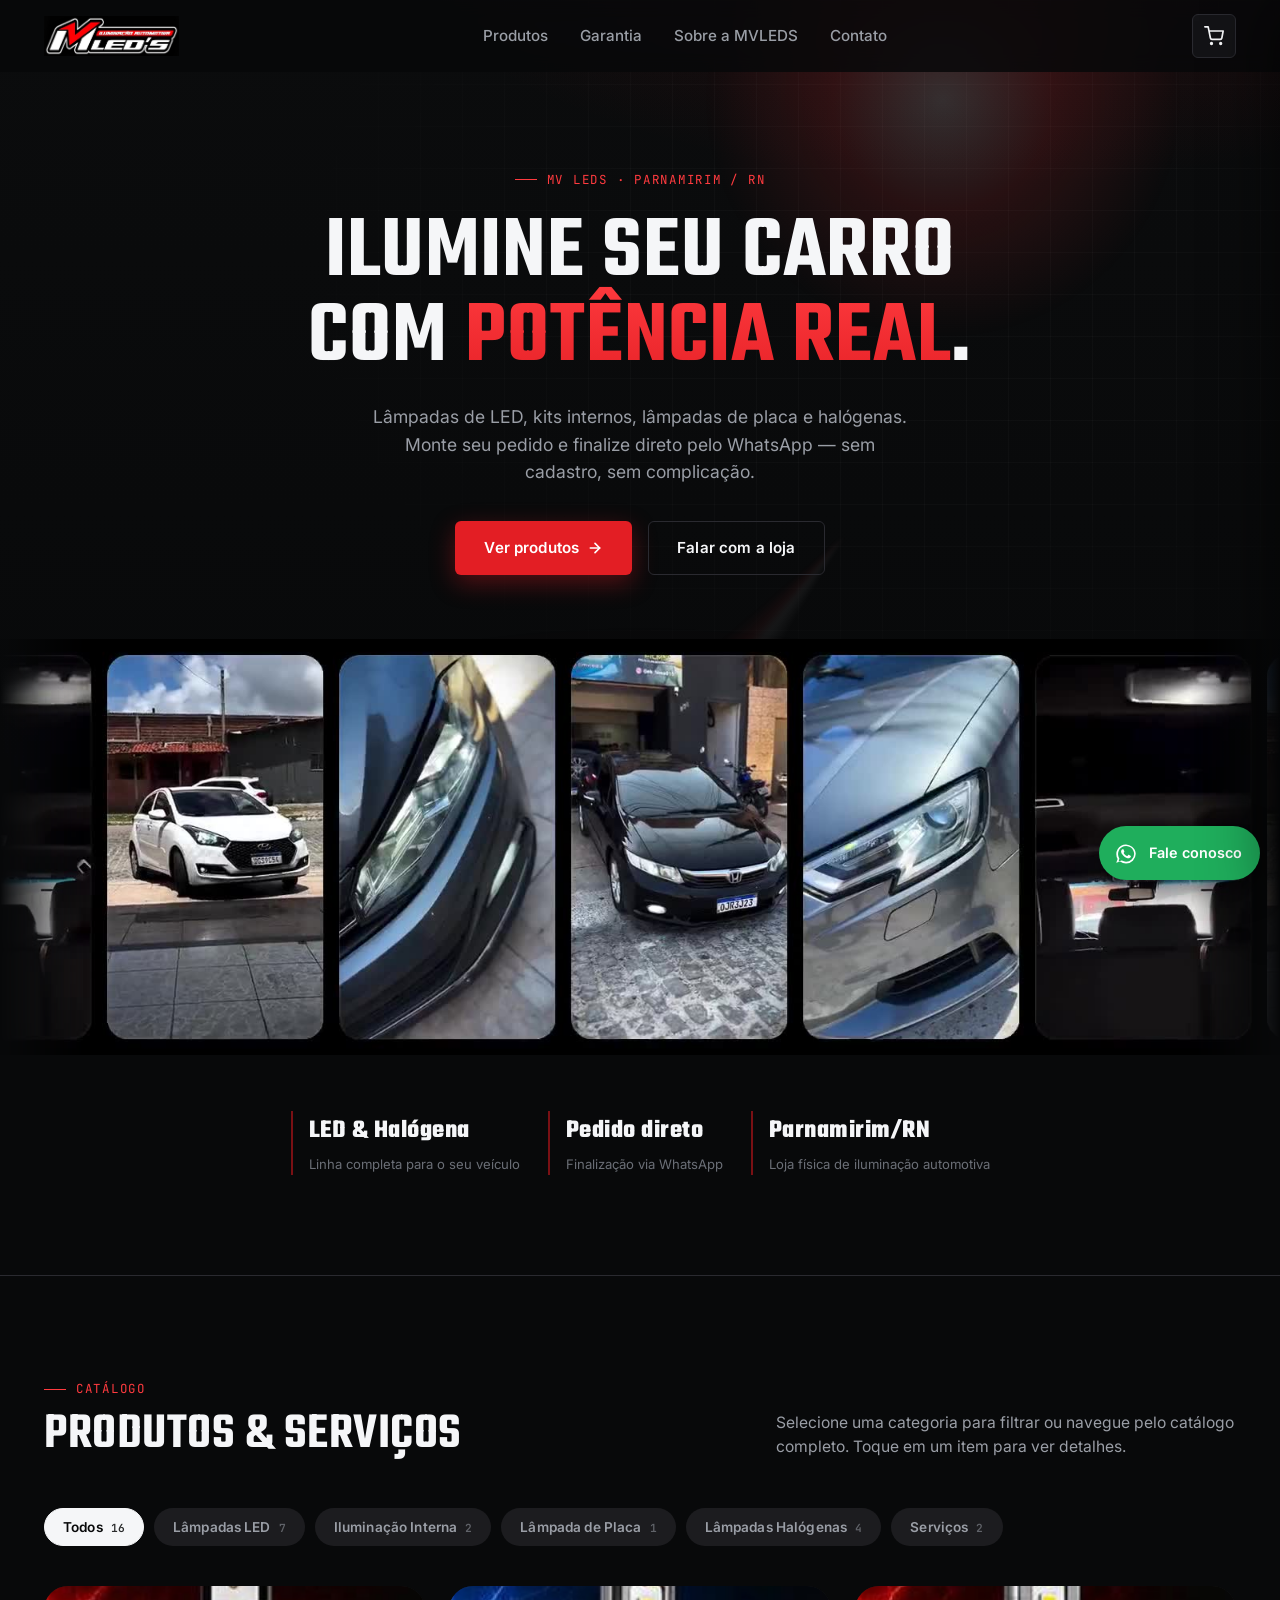
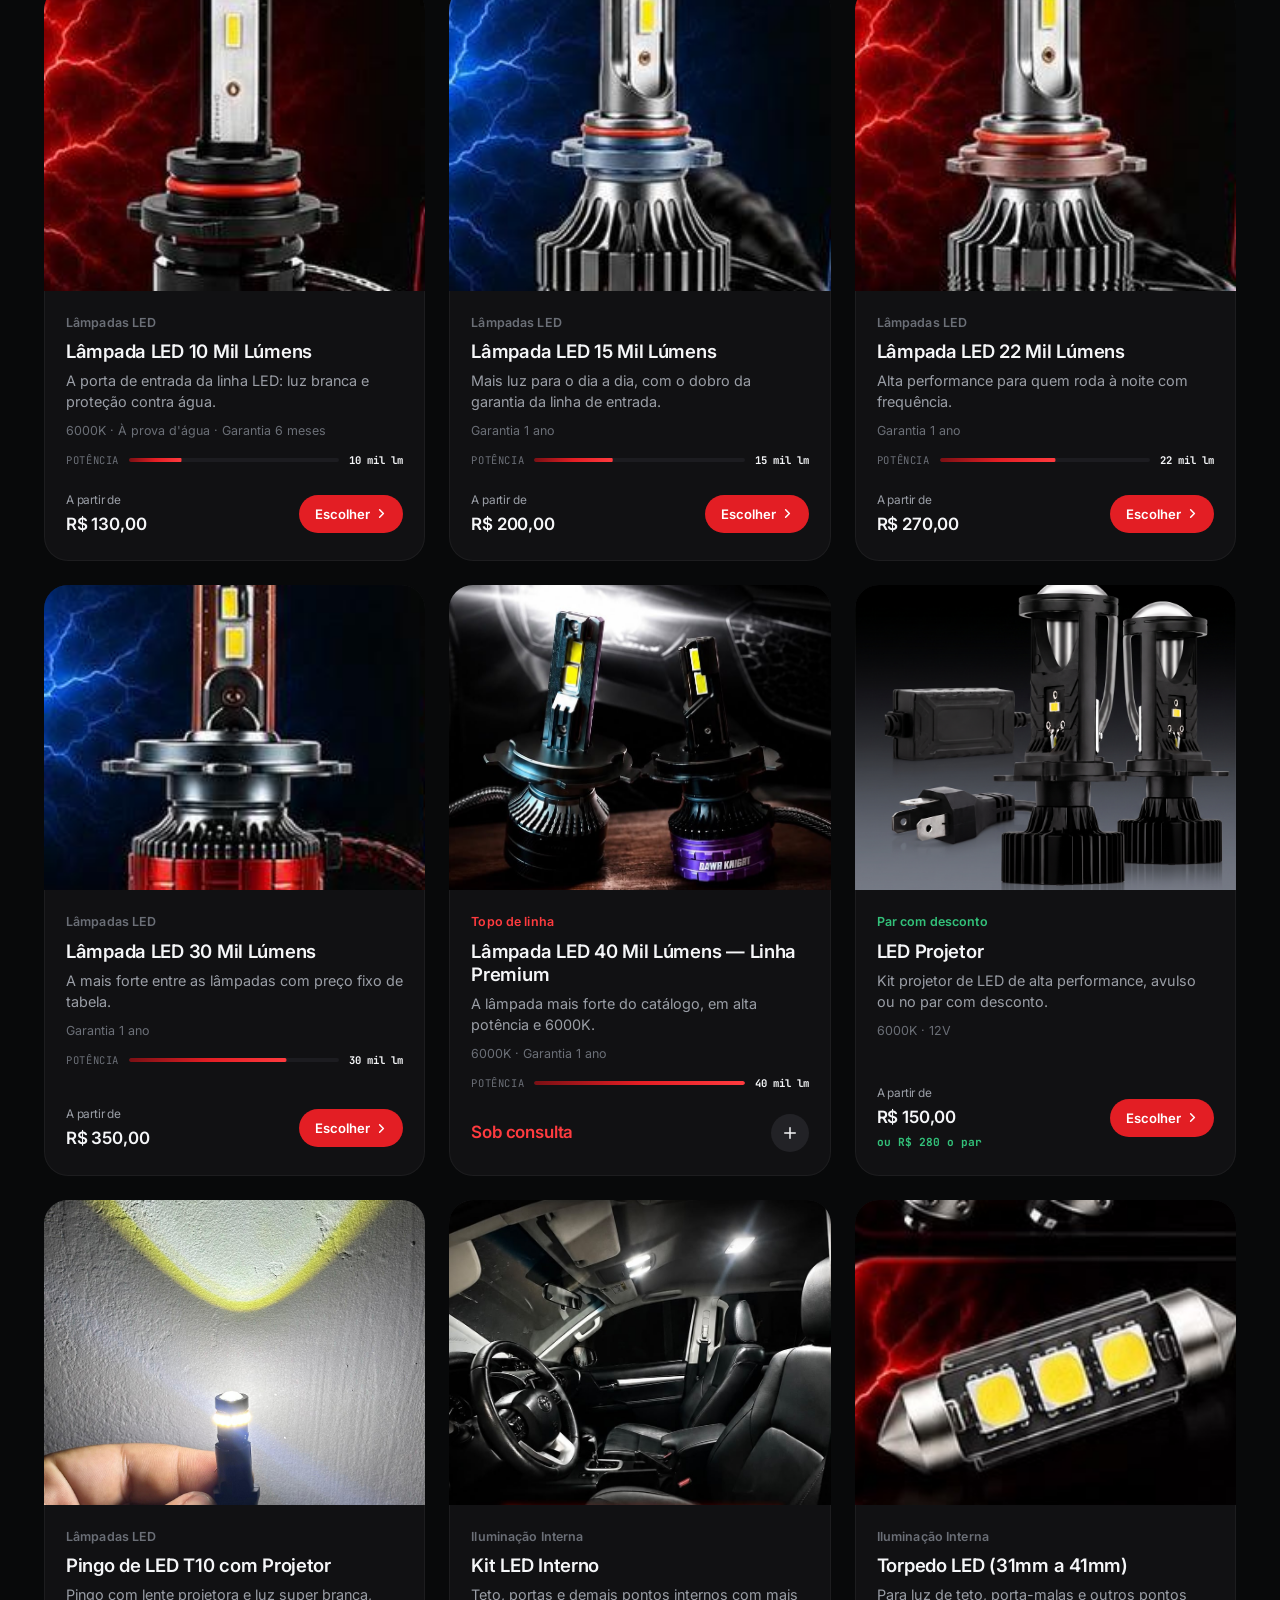
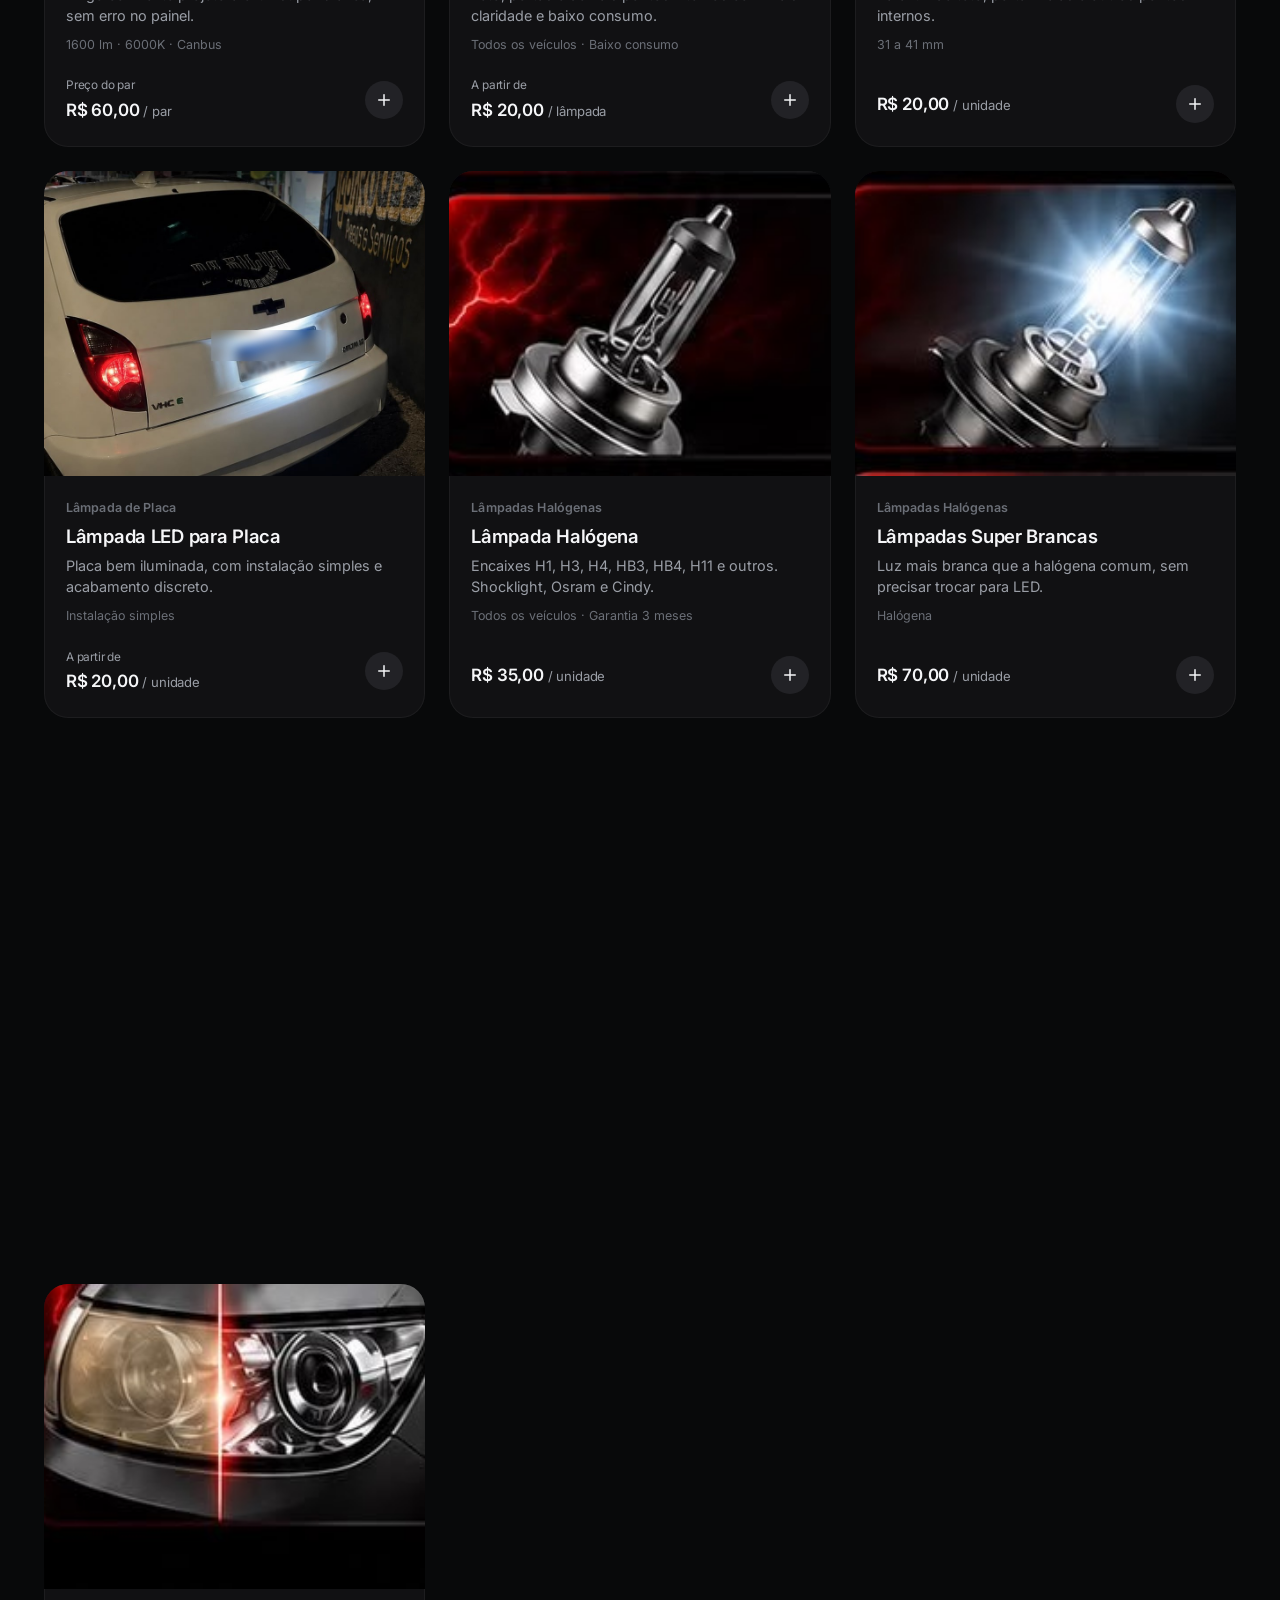
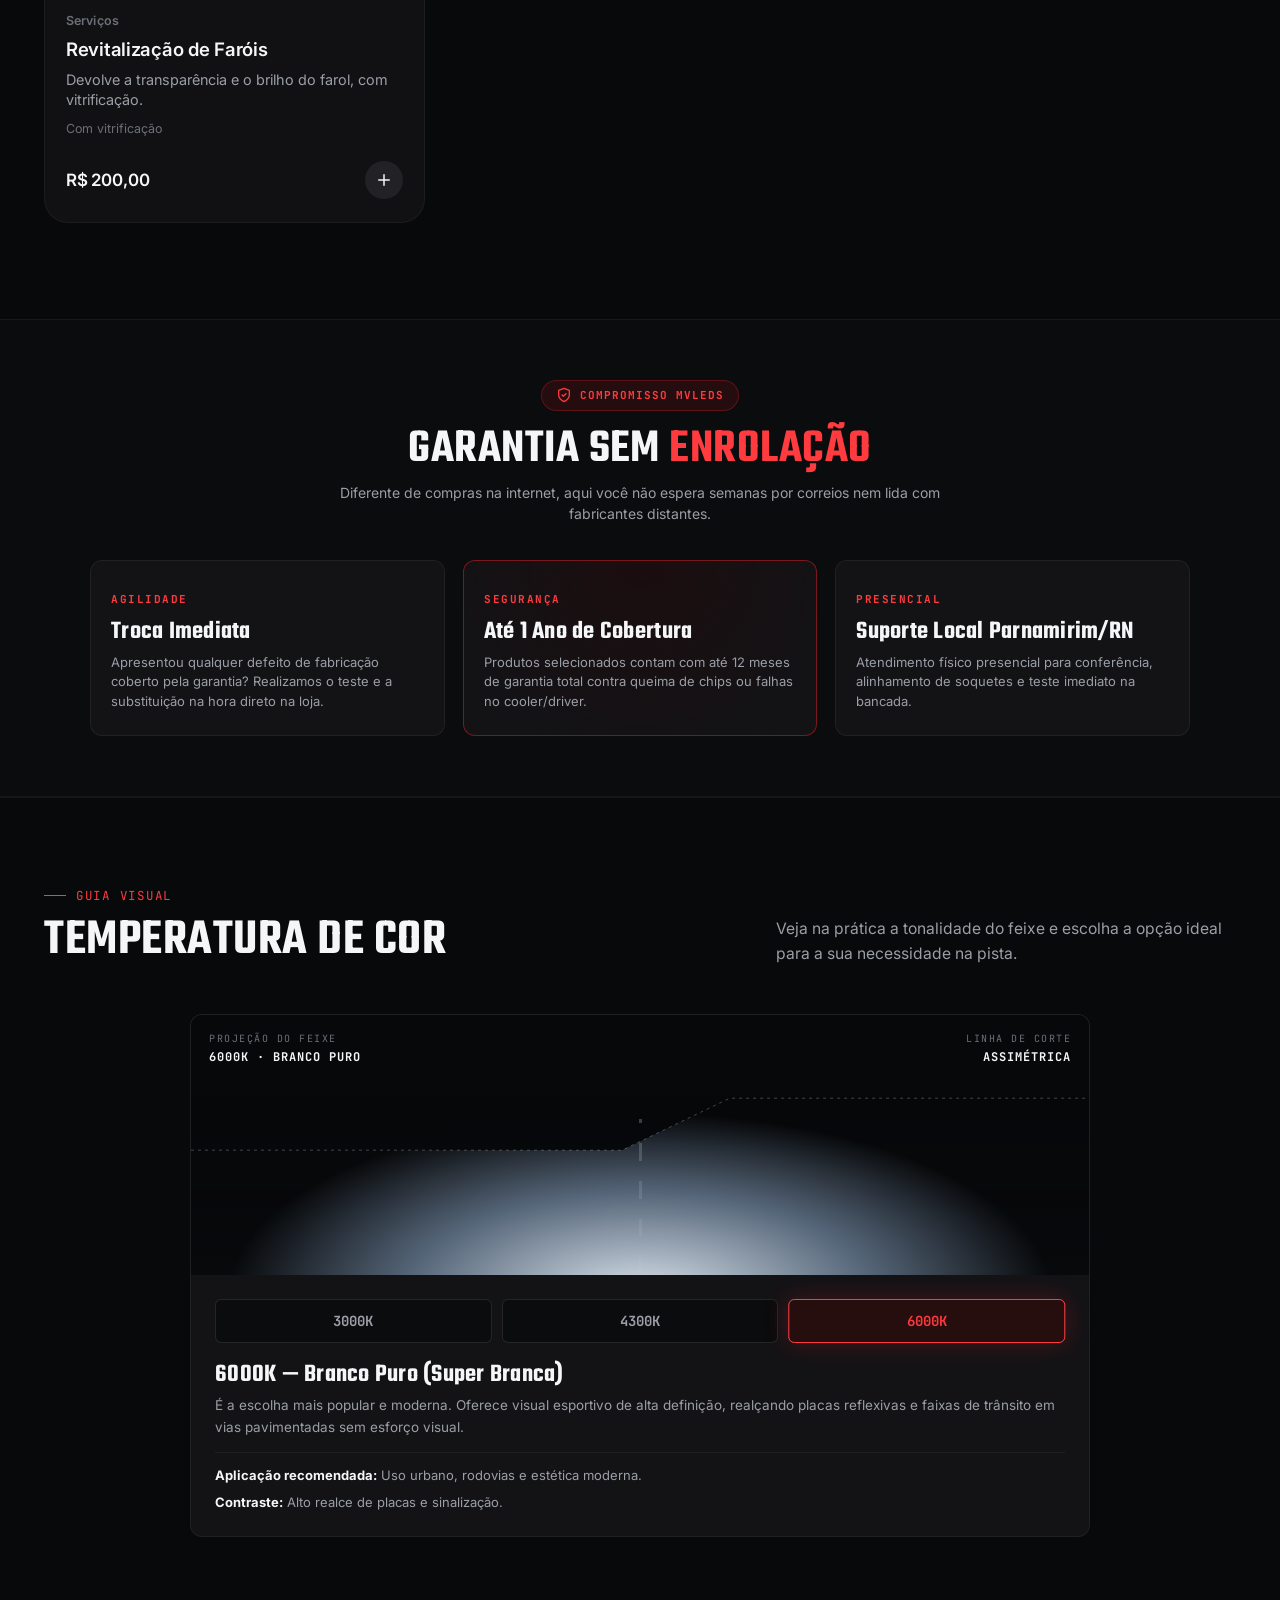
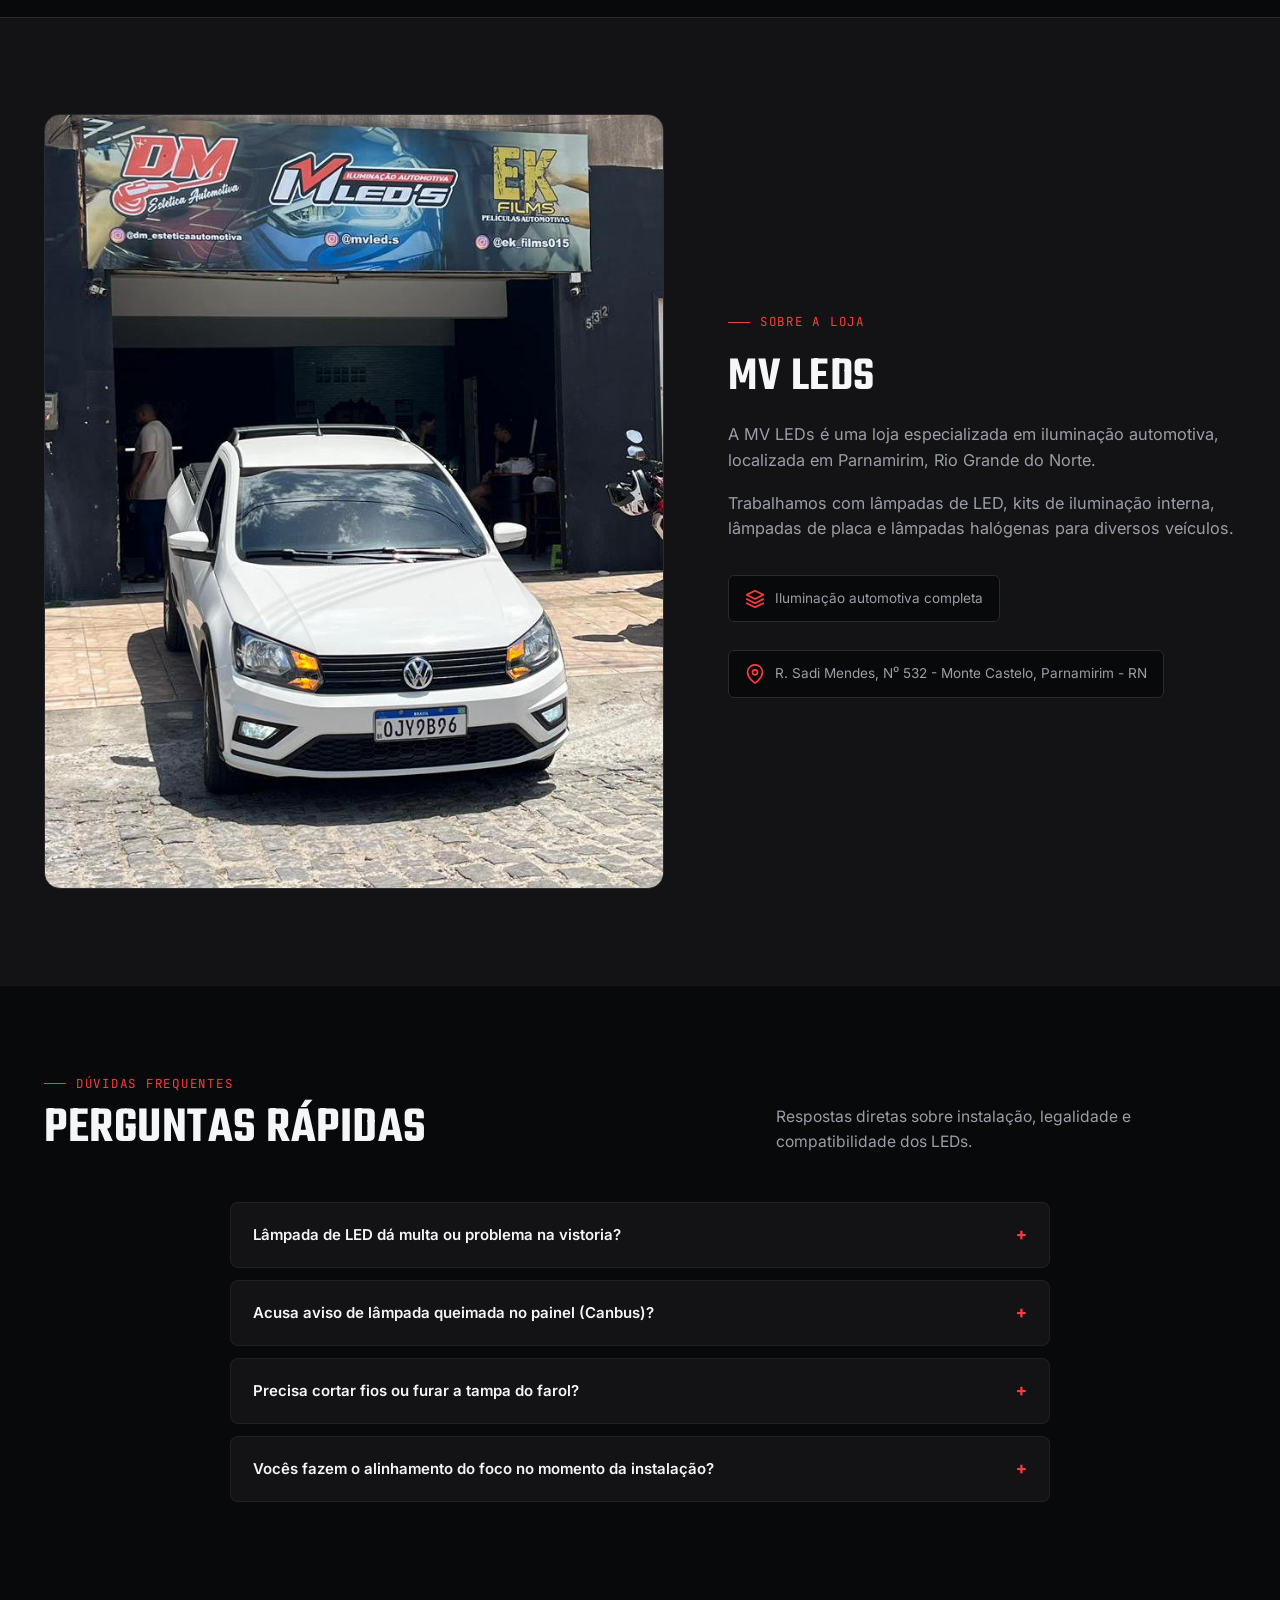
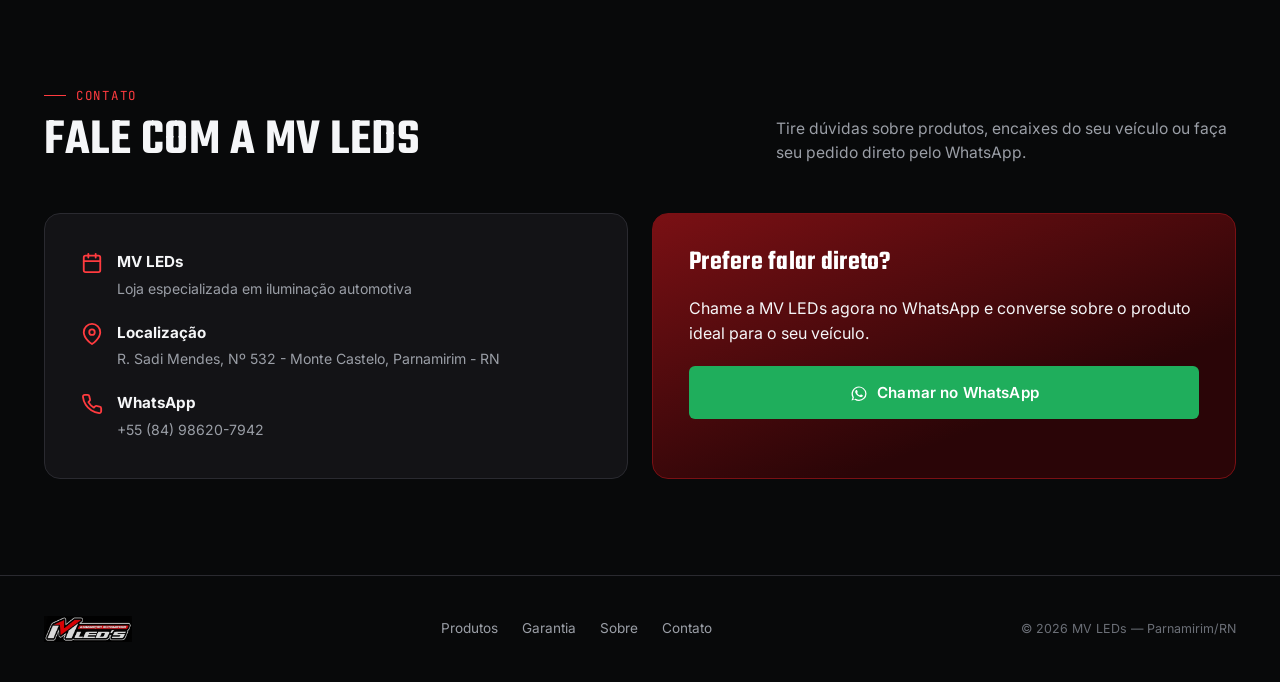
==== commit 2f7dfbbf: "Liga o catálogo ao Supabase (URL e chave pública) Co-Authored-By: Claude Opus 5.5 <noreply@anthropic" ====
--- a/index.html
+++ b/index.html
@@ -436,7 +436,7 @@
   <button type="button" class="toast-action" id="toastAction">Ver carrinho</button>
 </div>
 
-<script src="js/config.js?v=2"></script>
+<script src="js/config.js?v=3"></script>
 <script src="js/products.js?v=4"></script>
 <script src="js/catalogo.js?v=1"></script>
 <script src="js/main.js?v=6"></script>
